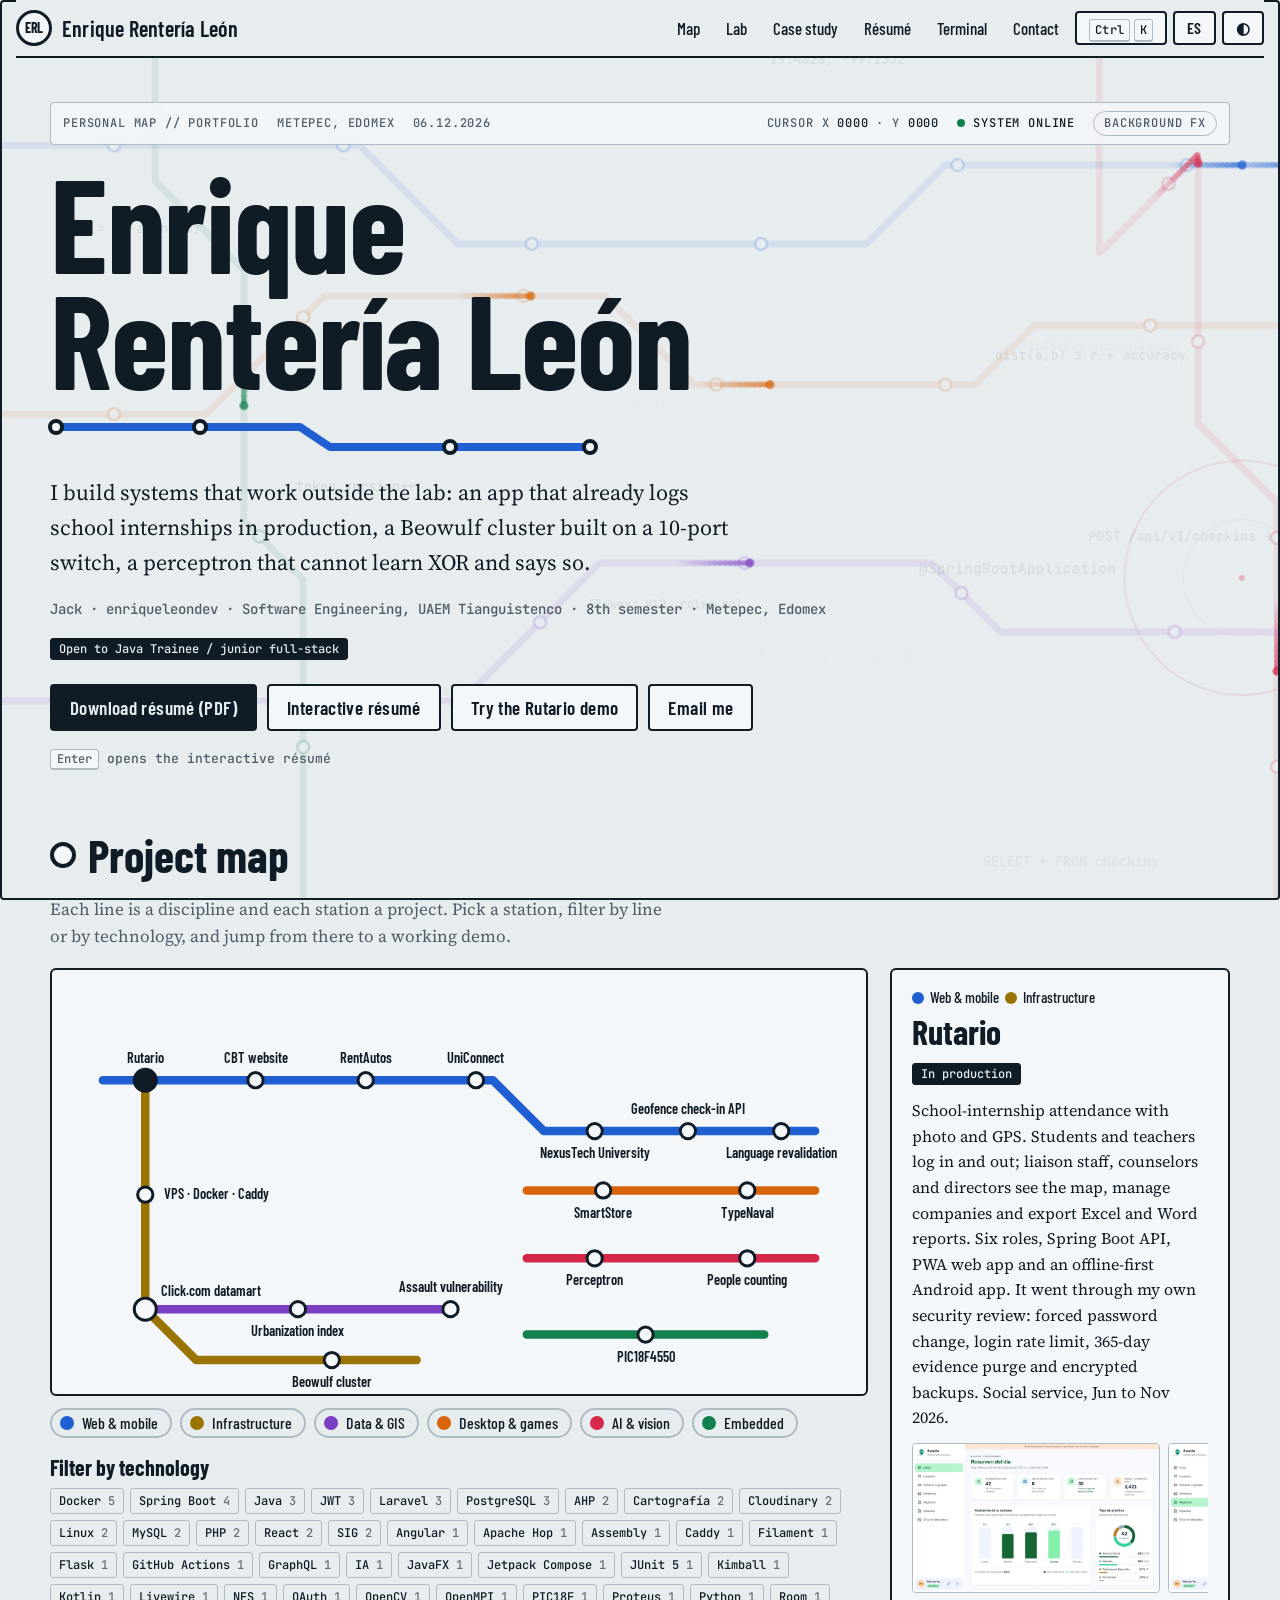
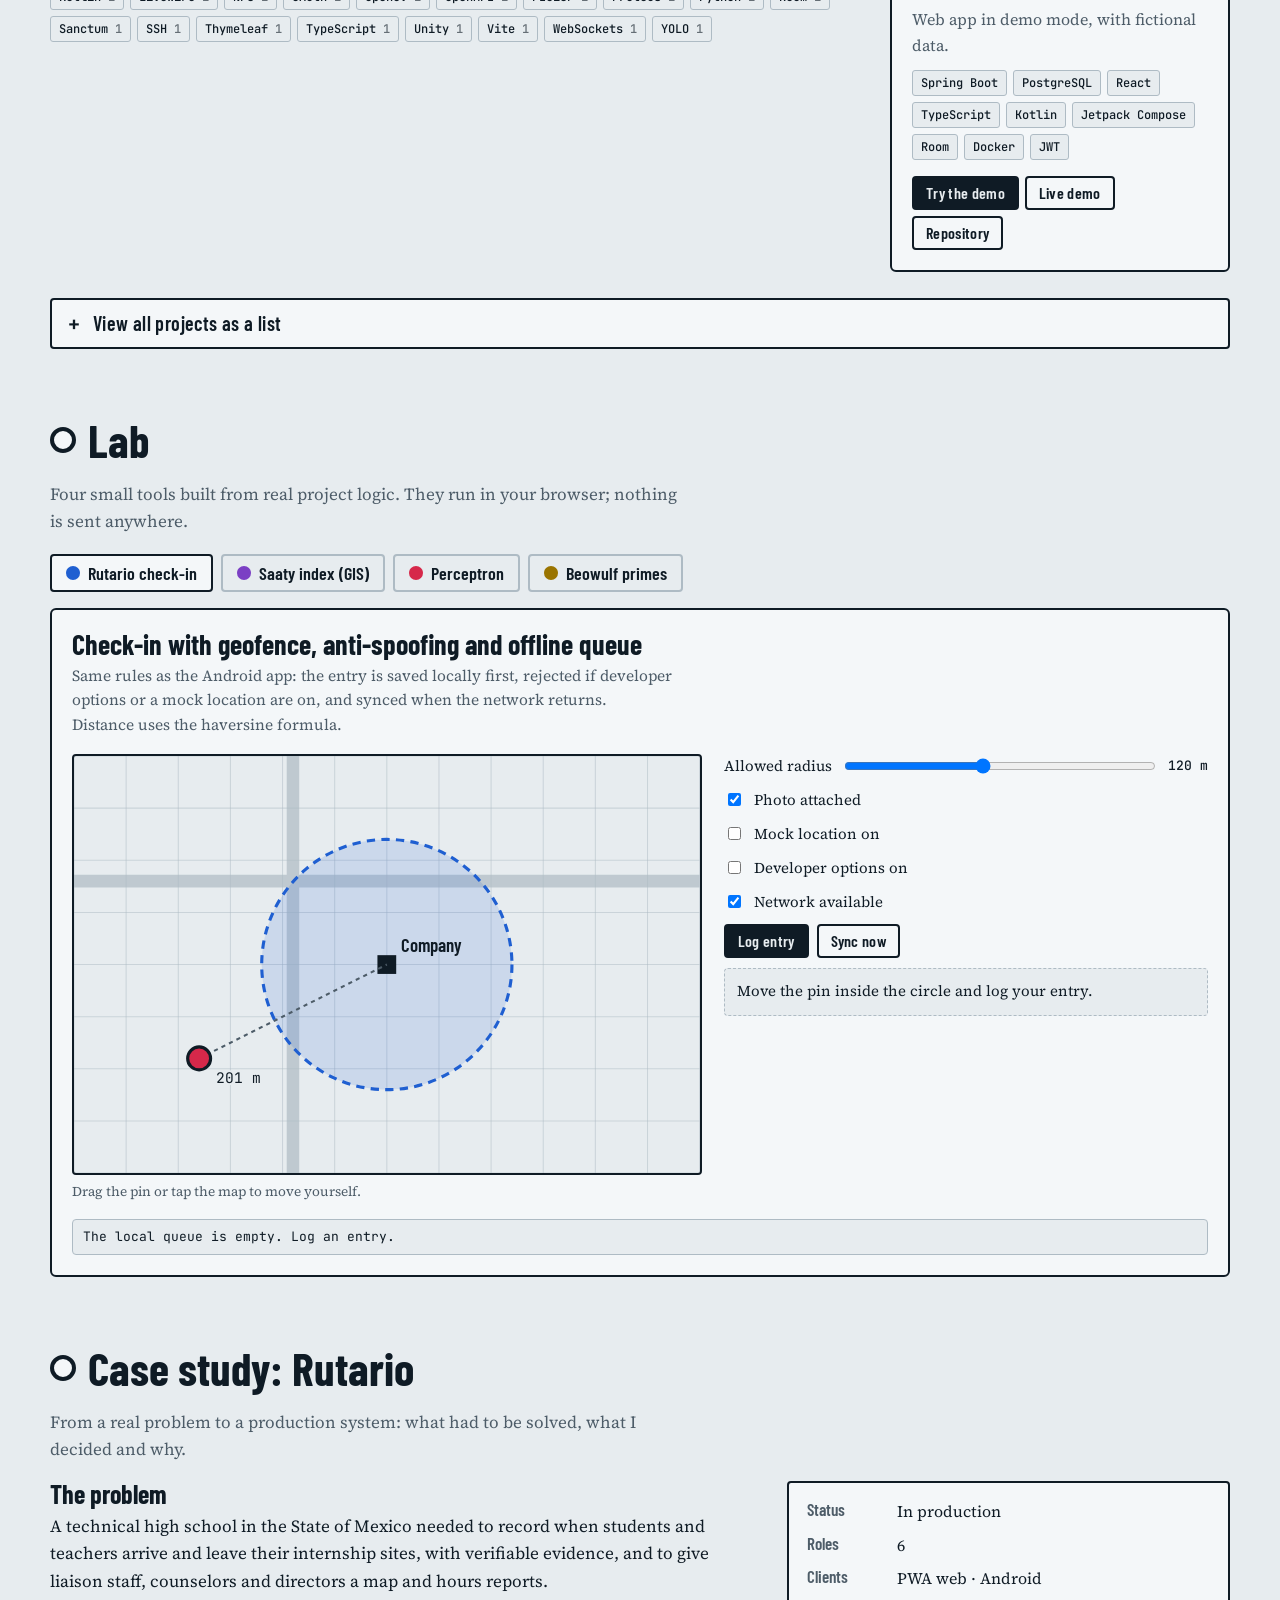
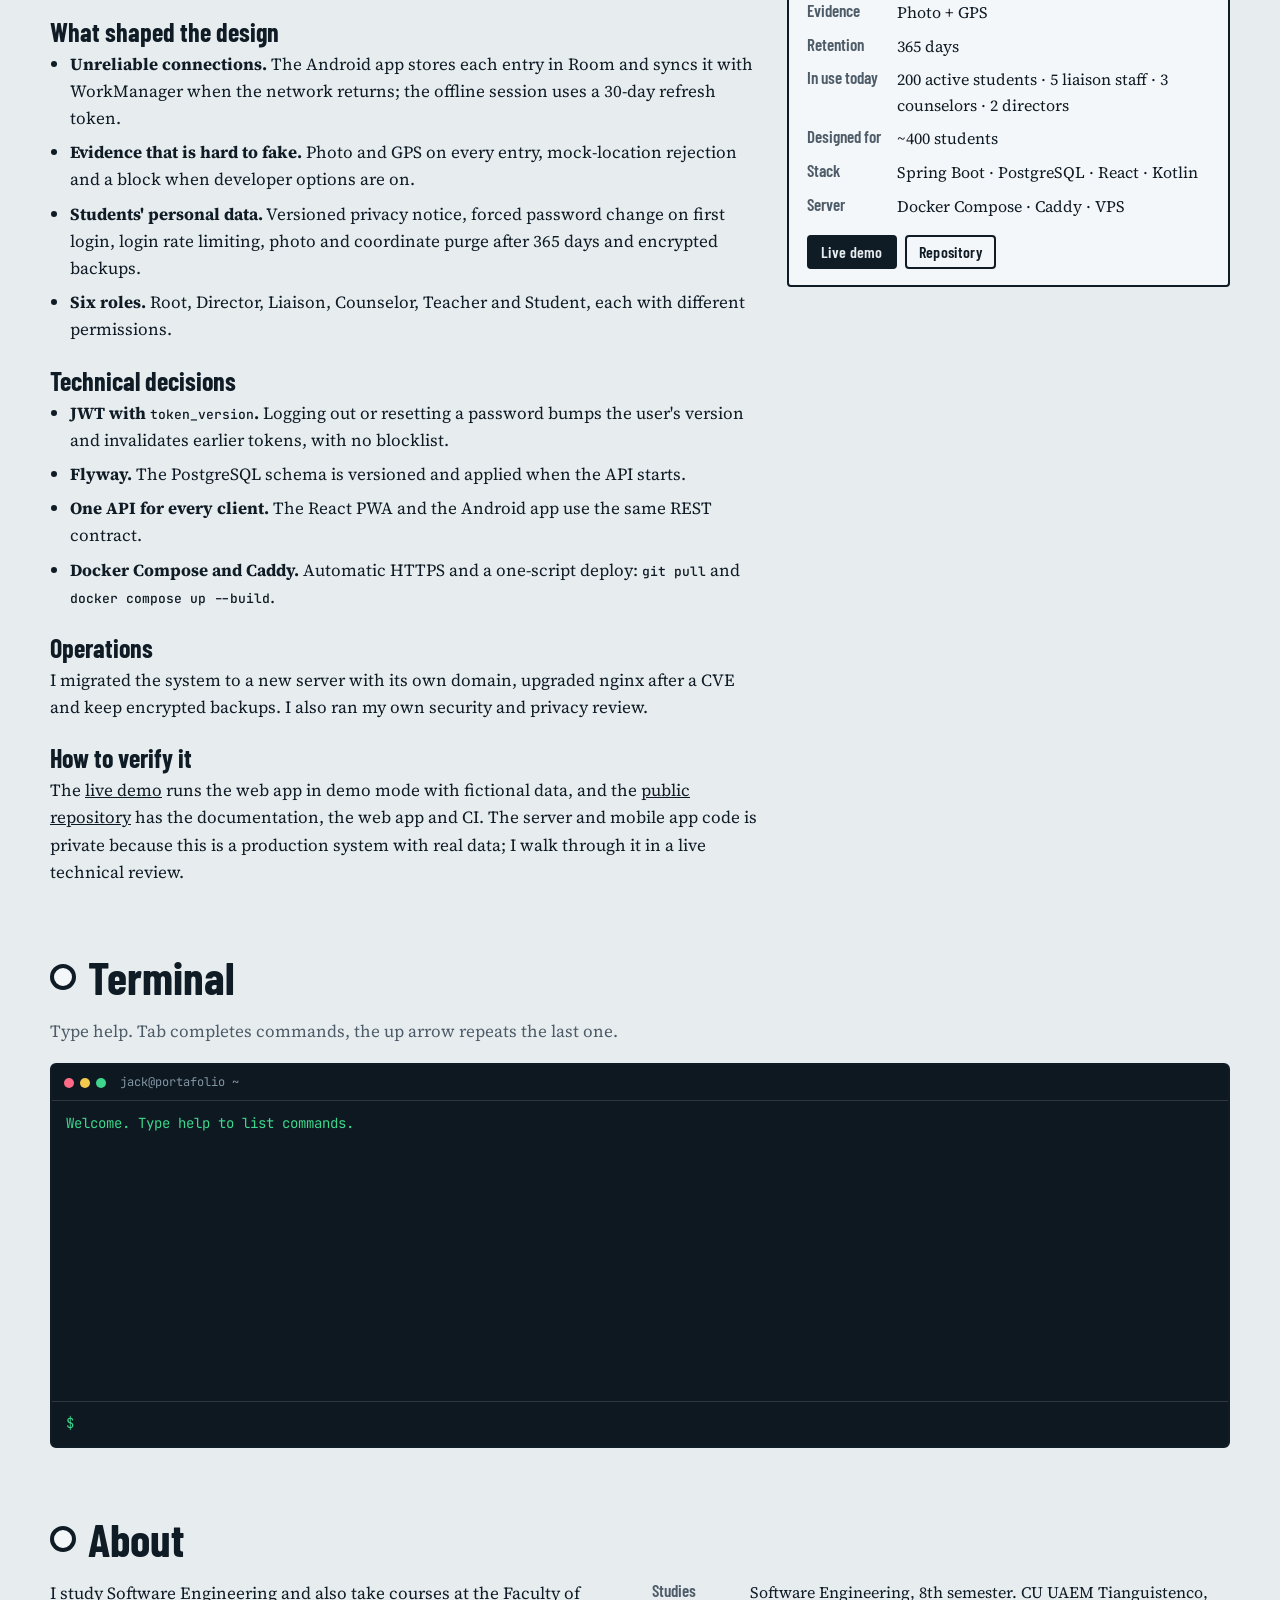
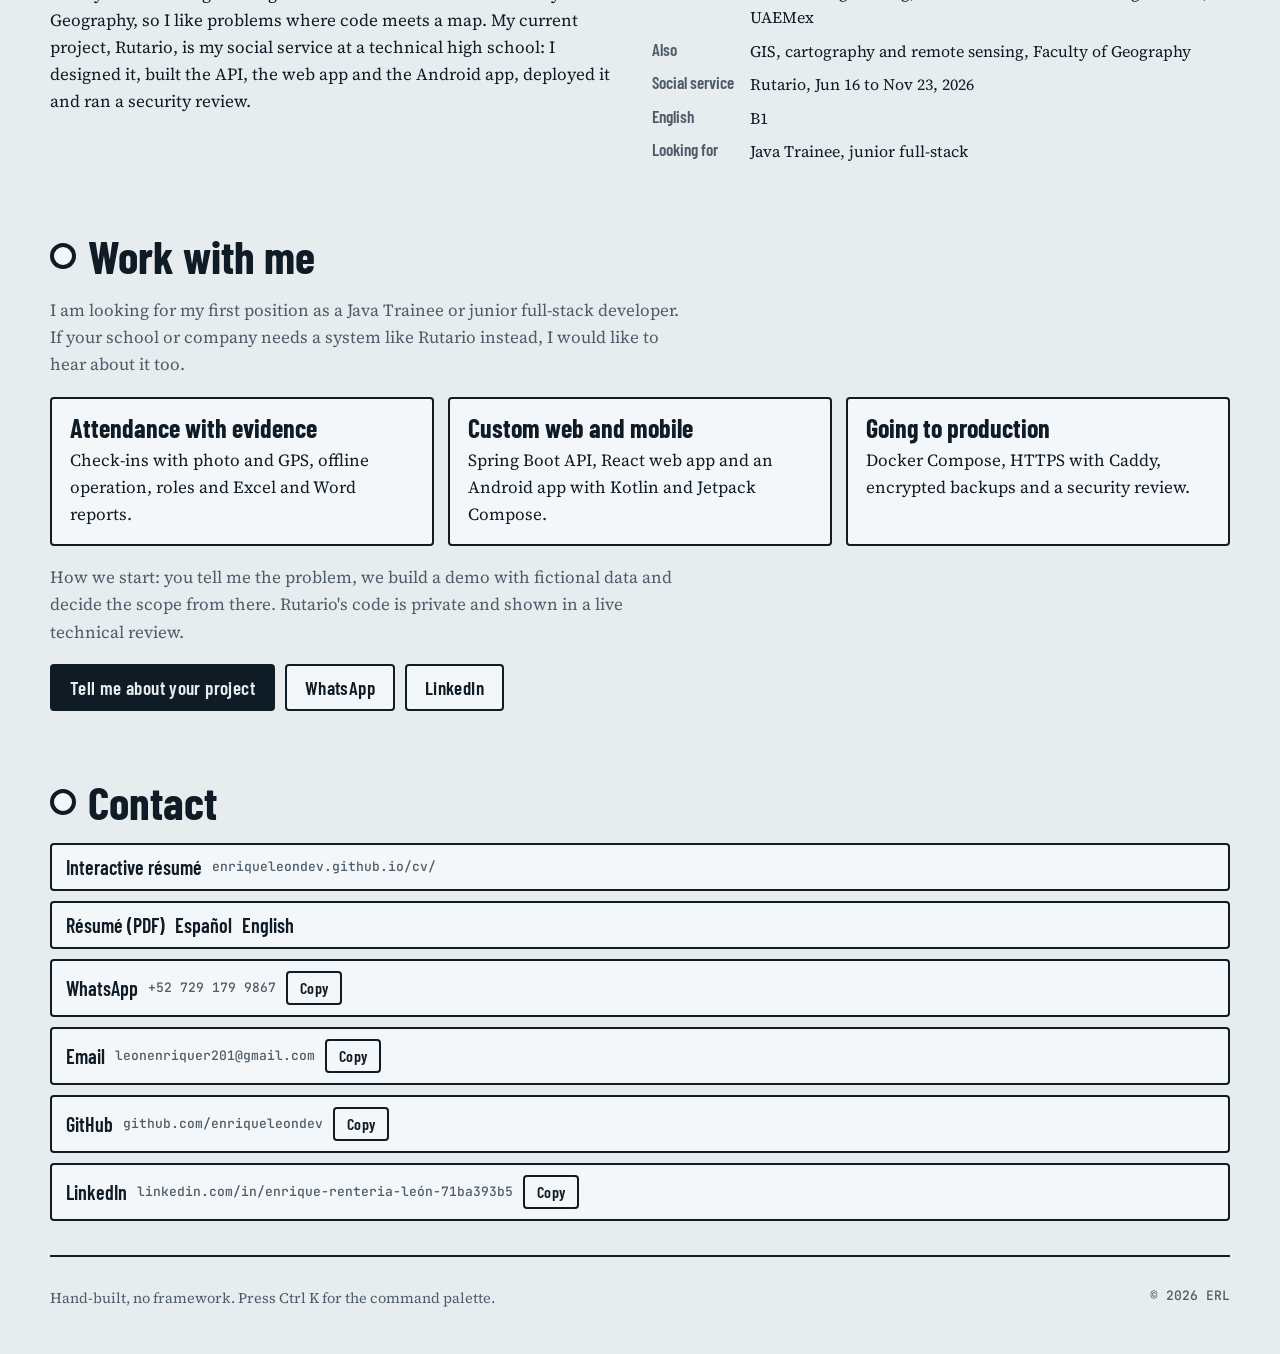
==== index.html @ 583a611a "Cifras reales de uso de Rutario en caso de estudio, CV interactivo y PDF Co-Authored-By: Claude Sonn" ====
<!doctype html>
<html lang="es">
<head>
<meta charset="utf-8">
<title>Enrique Rentería León – Ingeniero de Software</title>
<meta name="viewport" content="width=device-width,initial-scale=1,viewport-fit=cover">
<meta name="description" content="Ingeniero de Software | Java · Spring Boot · React · Android | Rutario en producción · Docker · PostgreSQL | UAEM">
<meta name="author" content="Enrique Rentería León">
<link rel="canonical" href="https://enriqueleondev.github.io/">
<meta property="og:type" content="website">
<meta property="og:site_name" content="Enrique Rentería León">
<meta property="og:url" content="https://enriqueleondev.github.io/">
<meta property="og:locale" content="es_MX">
<meta property="og:locale:alternate" content="en_US">
<meta property="og:title" content="Enrique Rentería León – Ingeniero de Software">
<meta property="og:description" content="Ingeniero de Software | Java · Spring Boot · React · Android | Rutario en producción · Docker · PostgreSQL | UAEM">
<meta property="og:image" content="https://enriqueleondev.github.io/og.png?v=2">
<meta property="og:image:width" content="1200">
<meta property="og:image:height" content="630">
<meta property="og:image:alt" content="Enrique Rentería León, Ingeniero de Software: Java, Spring Boot, React y Android">
<meta name="twitter:card" content="summary_large_image">
<script type="application/ld+json">{"@context":"https://schema.org","@type":"Person","name":"Enrique Rentería León","alternateName":"Jack","jobTitle":"Ingeniero de Software","url":"https://enriqueleondev.github.io/","email":"mailto:leonenriquer201@gmail.com","image":"https://enriqueleondev.github.io/og.png","sameAs":["https://github.com/enriqueleondev","https://www.linkedin.com/in/enrique-renteria-le%C3%B3n-71ba393b5"],"knowsAbout":["Java","Spring Boot","React","TypeScript","Kotlin","Jetpack Compose","PostgreSQL","Docker"]}</script>
<link rel="icon" href="data:image/svg+xml,%3Csvg xmlns=%27http://www.w3.org/2000/svg%27 viewBox=%270 0 32 32%27%3E%3Ccircle cx=%2716%27 cy=%2716%27 r=%2711%27 fill=%27%23F4F7F9%27 stroke=%27%230F1B25%27 stroke-width=%275%27/%3E%3C/svg%3E">
<link rel="preconnect" href="https://fonts.googleapis.com">
<link rel="preconnect" href="https://fonts.gstatic.com" crossorigin>
<link href="https://fonts.googleapis.com/css2?family=Barlow+Condensed:wght@500;600;700&family=JetBrains+Mono:wght@400;500&family=Source+Serif+4:ital,opsz,wght@0,8..60,400;0,8..60,600;1,8..60,400&display=swap" rel="stylesheet">
<style>
/* Concepto: el portafolio es un plano de líneas de metro. Cada disciplina es una línea, cada proyecto una estación.
   El mapa es la navegación; el laboratorio y la terminal prueban lo que el mapa dice. */
:root{
  color-scheme:light;
  --bg:#E7ECEF; --surface:#F4F7F9; --ink:#0F1B25; --muted:#4D5C68; --rule:#AEBBC4; --focus:#1F5FD1;
  --l-web:#1F5FD1; --l-desk:#D9650A; --l-emb:#12804D; --l-data:#7B3FC4; --l-ai:#D6284A; --l-infra:#9A7400;
  --term-bg:#0E1821; --term-fg:#D8E4EC; --term-dim:#8296A5; --term-ok:#3DD68C; --term-warn:#F2C94C;
  --display:'Barlow Condensed','Arial Narrow',Arial,sans-serif;
  --serif:'Source Serif 4',Georgia,'Times New Roman',serif;
  --mono:'JetBrains Mono',ui-monospace,Menlo,Consolas,monospace;
}
@media (prefers-color-scheme: dark){
  :root:not([data-theme="light"]){
    --bg:#0B131A; --surface:#121D27; --ink:#E4ECF1; --muted:#90A2B0; --rule:#2B3B49; --focus:#7FB0FF;
    --l-web:#5B9BFF; --l-desk:#FF9A3C; --l-emb:#3DD68C; --l-data:#B48CFF; --l-ai:#FF6B87; --l-infra:#F2C94C;
    --term-bg:#060B10; --term-fg:#D8E4EC; --term-dim:#7F93A2; --term-ok:#3DD68C; --term-warn:#F2C94C;
    color-scheme:dark;
  }
}
:root[data-theme="dark"]{
  --bg:#0B131A; --surface:#121D27; --ink:#E4ECF1; --muted:#90A2B0; --rule:#2B3B49; --focus:#7FB0FF;
  --l-web:#5B9BFF; --l-desk:#FF9A3C; --l-emb:#3DD68C; --l-data:#B48CFF; --l-ai:#FF6B87; --l-infra:#F2C94C;
  --term-bg:#060B10; --term-fg:#D8E4EC; --term-dim:#7F93A2; --term-ok:#3DD68C; --term-warn:#F2C94C;
  color-scheme:dark;
}
*{box-sizing:border-box}
html{scroll-behavior:smooth}
@media (prefers-reduced-motion:reduce){html{scroll-behavior:auto}*{transition:none!important;animation:none!important}}
body{
  margin:0;background:var(--bg);color:var(--ink);font:17px/1.6 var(--serif);
  padding-left:max(16px,env(safe-area-inset-left,0px));padding-right:max(16px,env(safe-area-inset-right,0px));padding-block:0;
}
body::before{content:"";position:fixed;inset:0 0 auto;height:env(safe-area-inset-top,0px);background:var(--bg);z-index:10}
.wrap{max-width:1180px;margin:0 auto}
a{color:inherit}
:focus-visible{outline:3px solid var(--focus);outline-offset:2px}
button,input,select{font:inherit;color:inherit}
h1,h2,h3{font-family:var(--display);line-height:1;margin:0;text-wrap:balance}
p{margin:0}

/* barra superior */
.top{position:sticky;top:env(safe-area-inset-top,0px);z-index:9;background:var(--bg);border-bottom:2px solid var(--ink);
  display:flex;align-items:center;justify-content:space-between;gap:12px;padding:10px 0;flex-wrap:wrap}
.brand{display:flex;align-items:center;gap:10px;font:600 22px/1 var(--display);letter-spacing:.01em;text-decoration:none}
.roundel{width:36px;height:36px;flex:none;border-radius:50%;border:3px solid var(--ink);display:grid;place-items:center;font:700 14px/1 var(--display);letter-spacing:-.02em;background:var(--surface)}
.nav{display:flex;gap:6px;align-items:center;flex-wrap:wrap}
.nav a.lnk{font:500 17px/1 var(--display);text-decoration:none;padding:8px 10px;border-radius:4px}
.nav a.lnk:hover{background:var(--surface)}
.btn{border:2px solid var(--ink);background:var(--surface);padding:7px 12px;border-radius:4px;cursor:pointer;font:600 16px/1 var(--display);letter-spacing:.02em}
.btn:hover{background:var(--ink);color:var(--bg)}
.btn.primary{background:var(--ink);color:var(--bg)}
.btn.primary:hover{background:var(--focus);border-color:var(--focus);color:#fff}
.btn:disabled{opacity:.45;cursor:not-allowed}
kbd{font:500 12px/1 var(--mono);border:1px solid var(--rule);border-bottom-width:2px;border-radius:3px;padding:2px 5px;background:var(--surface)}

/* hero */
.hero{padding-block:44px 28px;display:grid;gap:18px}
.hero h1{font-weight:700;font-size:clamp(52px,10.5vw,132px);letter-spacing:-.01em;line-height:.88}
.hero .lede{max-width:62ch;font-size:clamp(18px,2.2vw,22px)}
.hero .meta{font:500 14px/1.5 var(--mono);color:var(--muted)}
.tags{display:flex;flex-wrap:wrap;gap:8px}

/* secciones */
section{padding-block:34px}
.sec-h{display:flex;align-items:center;gap:12px;margin-bottom:18px}
.sec-h h2{font-size:clamp(30px,4.4vw,46px);font-weight:700}
.sec-h::before{content:"";width:18px;height:18px;border-radius:50%;border:4px solid var(--ink);background:var(--surface);flex:none}
.sub{color:var(--muted);max-width:70ch;margin-bottom:18px}

/* atlas */
.atlas{display:grid;grid-template-columns:minmax(0,1fr) 340px;gap:22px;align-items:start}
.mapbox{border:2px solid var(--ink);background:var(--surface);border-radius:6px;overflow-x:auto}
#map{display:block;width:100%;min-width:760px;height:auto}
#map .ln{fill:none;stroke-width:10;stroke-linecap:round;stroke-linejoin:round;transition:opacity .2s}
#map .st{cursor:pointer;transition:opacity .2s}
#map .st circle{fill:var(--surface);stroke:var(--ink);stroke-width:3.5}
#map .st.sel circle{fill:var(--ink)}
#map .st text{font:600 17px var(--display);fill:var(--ink);paint-order:stroke;stroke:var(--surface);stroke-width:5px;stroke-linejoin:round}
#map .st:hover circle{stroke-width:5}
#map .dim{opacity:.2}
.legend{display:flex;flex-wrap:wrap;gap:8px;margin-top:12px}
.lg{display:inline-flex;align-items:center;gap:8px;border:2px solid var(--rule);background:transparent;border-radius:999px;padding:5px 12px 5px 8px;cursor:pointer;font:500 16px/1 var(--display)}
.lg i{width:14px;height:14px;border-radius:50%;display:inline-block}
.lg[aria-pressed="true"]{border-color:var(--ink);background:var(--surface)}
.panel{border:2px solid var(--ink);background:var(--surface);border-radius:6px;padding:20px;position:sticky;top:calc(env(safe-area-inset-top,0px) + 70px);min-width:0}
.panel h3{font-size:34px;font-weight:700;margin-bottom:10px}
.panel p{font-size:16px;margin:12px 0}
.badge{display:inline-block;font:500 12px/1 var(--mono);padding:4px 8px;border:1px solid var(--ink);border-radius:3px}
.badge.prod{background:var(--ink);color:var(--bg)}
.row{display:flex;flex-wrap:wrap;gap:6px;align-items:center}
.chip{font:500 12px/1 var(--mono);border:1px solid var(--rule);background:var(--bg);color:var(--ink);padding:6px 8px;border-radius:3px;cursor:pointer}
.chip:hover{border-color:var(--ink)}
.chip[aria-pressed="true"]{background:var(--ink);color:var(--bg);border-color:var(--ink)}
.linechip{display:inline-flex;gap:6px;align-items:center;font:500 15px/1 var(--display)}
.linechip i{width:12px;height:12px;border-radius:50%}
.shots{display:flex;gap:8px;overflow-x:auto;margin:12px 0;padding-bottom:6px}
.shots img{height:150px;width:auto;flex:none;border:1px solid var(--rule);border-radius:4px;background:var(--bg)}
.skills{margin-top:18px}
.skills h3{font-size:22px;margin-bottom:10px}

/* laboratorio */
.tabs{display:flex;gap:8px;flex-wrap:wrap;margin-bottom:16px}
.tab{display:inline-flex;gap:8px;align-items:center;border:2px solid var(--rule);background:transparent;padding:8px 14px;border-radius:4px;cursor:pointer;font:600 18px/1 var(--display)}
.tab i{width:14px;height:14px;border-radius:50%}
.tab[aria-selected="true"]{border-color:var(--ink);background:var(--surface)}
.lab{border:2px solid var(--ink);background:var(--surface);border-radius:6px;padding:20px}
.lab-grid{display:grid;grid-template-columns:minmax(0,1.3fr) minmax(0,1fr);gap:22px}
.lab h3{font-size:28px;margin-bottom:6px}
.lab .what{color:var(--muted);font-size:15.5px;margin-bottom:16px;max-width:75ch}
.ctl{display:grid;gap:10px;align-content:start;min-width:0}
.ctl label{display:flex;gap:10px;align-items:center;justify-content:space-between;font-size:15px}
.ctl label.chk{justify-content:flex-start}
.ctl input[type=range]{flex:1;min-width:80px}
.ctl select,.ctl input[type=number]{border:2px solid var(--ink);background:var(--bg);border-radius:4px;padding:5px 8px;min-width:0}
.ctl input[type=number]{width:76px}
.btns{display:flex;flex-wrap:wrap;gap:8px}
output,.mono{font:500 13px var(--mono)}
.msg{font-size:15px;min-height:3.2em;padding:10px 12px;border:1px dashed var(--rule);border-radius:4px;background:var(--bg)}
.msg.ok{border-color:var(--l-emb)}
.msg.bad{border-color:var(--l-ai)}
#plano{width:100%;height:auto;border:2px solid var(--ink);border-radius:4px;touch-action:none;cursor:crosshair;background:var(--bg);display:block}
.hint{font-size:13.5px;color:var(--muted);margin-top:6px}
.queue{list-style:none;margin:16px 0 0;padding:0;display:grid;gap:6px}
.queue li{display:flex;gap:10px;flex-wrap:wrap;align-items:baseline;border:1px solid var(--rule);border-radius:4px;padding:8px 10px;background:var(--bg);font:400 13px/1.4 var(--mono)}
.st-pill{font-weight:500;padding:2px 6px;border-radius:3px;border:1px solid currentColor}
.st-pending{color:var(--l-infra)} .st-synced{color:var(--l-emb)} .st-rejected{color:var(--l-ai)}
.tblwrap{overflow-x:auto;border:1px solid var(--rule);border-radius:4px;background:var(--bg)}
table{border-collapse:collapse;width:100%;font:400 13px var(--mono)}
th,td{padding:6px 10px;text-align:right;border-bottom:1px solid var(--rule);white-space:nowrap}
th{font-weight:500;color:var(--muted)}
.bar{display:grid;grid-template-columns:96px 1fr 70px;gap:10px;align-items:center;font:400 13px var(--mono);margin:5px 0}
.bar b{display:block;height:14px;border-radius:2px;background:var(--l-data);min-width:2px}
.bar .tr{background:var(--bg);border:1px solid var(--rule);border-radius:2px;height:16px;overflow:hidden}
.pairs{display:grid;grid-template-columns:repeat(auto-fit,minmax(210px,1fr));gap:8px;margin:10px 0}
.pairs label{flex-direction:column;align-items:stretch;gap:4px}
canvas{max-width:100%;border:2px solid var(--ink);border-radius:4px;background:var(--bg);display:block}
.crit{display:grid;grid-template-columns:repeat(auto-fit,minmax(130px,1fr));gap:8px}
.crit input{border:2px solid var(--ink);background:var(--bg);border-radius:4px;padding:5px 8px;width:100%;min-width:0}

/* terminal */
.term{background:var(--term-bg);color:var(--term-fg);border-radius:6px;border:2px solid var(--ink);font:400 14px/1.55 var(--mono);overflow:hidden}
.term-bar{display:flex;gap:6px;padding:8px 12px;border-bottom:1px solid #ffffff22;color:var(--term-dim);font-size:12px;align-items:center}
.term-bar i{width:10px;height:10px;border-radius:50%;display:inline-block}
#out{height:300px;overflow:auto;padding:12px 14px;white-space:pre-wrap;overflow-wrap:anywhere}
#out .c{color:var(--term-ok)} #out .d{color:var(--term-dim)} #out .w{color:var(--term-warn)}
.prompt{display:flex;gap:8px;padding:10px 14px;border-top:1px solid #ffffff22;align-items:center}
.prompt span{color:var(--term-ok)}
#cmd{flex:1;background:transparent;border:0;color:var(--term-fg);font:inherit;outline:none;min-width:0}

/* sobre mí / contacto */
.cols{display:grid;grid-template-columns:repeat(auto-fit,minmax(280px,1fr));gap:24px}
dl{margin:0;display:grid;grid-template-columns:auto 1fr;gap:8px 16px;font-size:16px}
dt{font:600 17px var(--display);color:var(--muted)}
dd{margin:0}
.links{display:grid;gap:10px}
.linkrow{display:flex;gap:10px;align-items:center;flex-wrap:wrap;border:2px solid var(--ink);border-radius:4px;padding:10px 14px;background:var(--surface)}
.linkrow a{font:600 20px var(--display);text-decoration:none}
.linkrow .mono{color:var(--muted);overflow-wrap:anywhere;min-width:0}
footer{padding-block:30px 44px;border-top:2px solid var(--ink);color:var(--muted);font-size:14.5px;display:flex;justify-content:space-between;gap:12px;flex-wrap:wrap}

/* paleta */
#pal{position:fixed;inset:0;background:#0009;z-index:50;display:grid;place-items:start center;padding:12vh 16px 16px}
#pal[hidden]{display:none}
.pal-box{width:min(620px,100%);background:var(--surface);border:2px solid var(--ink);border-radius:6px;overflow:hidden}
#pq{width:100%;border:0;border-bottom:2px solid var(--ink);padding:14px 16px;background:var(--surface);font:500 18px var(--serif);outline:none}
#pl{list-style:none;margin:0;padding:6px;max-height:50vh;overflow:auto}
#pl li{padding:9px 12px;border-radius:4px;cursor:pointer;display:flex;justify-content:space-between;gap:10px;font-size:16px}
#pl li small{font:400 12px var(--mono);color:var(--muted)}
#pl li[aria-selected="true"]{background:var(--ink);color:var(--bg)}
#pl li[aria-selected="true"] small{color:var(--bg)}

@media (max-width:980px){
  .atlas{grid-template-columns:minmax(0,1fr)}
  .panel{position:static}
  .lab-grid{grid-template-columns:minmax(0,1fr)}
}
@media (max-width:520px){
  .nav a.lnk{display:none}
  .bar{grid-template-columns:70px 1fr 56px}
}
[hidden]{display:none!important}
img{max-width:100%}

/* acciones del inicio */
.cta{display:flex;flex-wrap:wrap;gap:10px;margin-top:6px}
.cta .btn{display:inline-block;text-decoration:none;padding:12px 18px;font-size:19px}
/* lista de proyectos: versión de texto, también para lectores sin JavaScript */
.plist{margin-top:26px;border:2px solid var(--ink);border-radius:4px;background:var(--surface)}
.plist>summary{cursor:pointer;padding:12px 16px;font:600 20px/1.1 var(--display);letter-spacing:.02em;list-style:none}
.plist>summary::-webkit-details-marker{display:none}
.plist>summary::before{content:"+ ";font-family:var(--mono)}
.plist[open]>summary::before{content:"– "}
.pgrid{display:grid;grid-template-columns:repeat(auto-fit,minmax(300px,1fr));border-top:2px solid var(--ink)}
.pitem{padding:16px 18px;border-bottom:1px solid var(--rule);display:grid;gap:6px;align-content:start}
.pitem h3{font-size:26px}
.pitem p{font-size:15.5px}
.pitem .pst{font:500 12px/1 var(--mono);color:var(--muted)}
.pitem .pk{font:400 13px/1.5 var(--mono);color:var(--muted)}
.pitem .plk a{font:600 16px var(--display)}
/* caso de estudio y empresas */
.case{display:grid;grid-template-columns:minmax(0,1.6fr) minmax(260px,1fr);gap:28px;align-items:start}
@media (max-width:820px){.case{grid-template-columns:1fr}}
.case h3{font-size:26px;margin:24px 0 6px}
.case h3:first-child{margin-top:0}
.case ul{margin:6px 0 0;padding-left:20px}
.case li{margin:0 0 7px}
.facts{border:2px solid var(--ink);border-radius:4px;background:var(--surface);padding:16px 18px}
.facts .btns{display:flex;flex-wrap:wrap;gap:8px;margin-top:16px}
.facts .btns a{text-decoration:none}
.svc{display:grid;grid-template-columns:repeat(auto-fit,minmax(260px,1fr));gap:14px;margin:6px 0 18px}
.svc>div{border:2px solid var(--ink);border-radius:4px;background:var(--surface);padding:16px 18px}
.svc h3{font-size:26px;margin-bottom:6px}
.linkrow .lbl{font:600 20px var(--display)}
</style>
<link rel="stylesheet" href="fx.css">

</head>
<body>
<header class="top">
  <a class="brand" href="#top" aria-label="Inicio"><span class="roundel">ERL</span><span>Enrique Rentería León</span></a>
  <nav class="nav" aria-label="Principal">
    <a class="lnk" href="#mapa" data-en="Map">Mapa</a>
    <a class="lnk" href="#lab" data-en="Lab">Laboratorio</a>
    <a class="lnk" href="#caso" data-en="Case study">Caso de estudio</a>
    <a class="lnk" href="cv/" data-en="Résumé">CV</a>
    <a class="lnk" href="#terminal">Terminal</a>
    <a class="lnk" href="#contacto" data-en="Contact">Contacto</a>
    <button class="btn" id="btnPal" aria-label="Paleta de comandos"><kbd>Ctrl</kbd> <kbd>K</kbd></button>
    <button class="btn" id="btnLang" aria-label="Idioma">EN</button>
    <button class="btn" id="btnTheme" aria-label="Tema" data-en-label="Theme" data-es-label="Tema">◐</button>
  </nav>
</header>

<main class="wrap" id="top">
  <div class="hero">
    <div class="hud" role="group" aria-label="Estado del sistema">
      <span data-en="Personal map // Portfolio">Plano personal // Portafolio</span>
      <span class="loc">Metepec, Edomex</span>
      <span data-hud-date></span>
      <span class="sp"></span>
      <span class="xy">Cursor X <b data-hud-x>0000</b> · Y <b data-hud-y>0000</b></span>
      <span class="on" data-en="System online">Sistema en línea</span>
      <button type="button" data-hud-bg aria-pressed="true" title="Fondo animado" data-en="Background FX">Fondo</button>
    </div>
    <h1>Enrique<br>Rentería León</h1>
    <svg class="drawline" viewBox="0 0 560 44" aria-hidden="true"><path d="M6 14 H250 L280 34 H540"/><circle cx="6" cy="14" r="6"/><circle cx="150" cy="14" r="6"/><circle cx="400" cy="34" r="6"/><circle cx="540" cy="34" r="6"/></svg>
    <p class="lede" data-en="I build systems that work outside the lab: an app that already logs school internships in production, a Beowulf cluster built on a 10-port switch, a perceptron that cannot learn XOR and says so.">Construyo sistemas que funcionan fuera del laboratorio: una app que ya registra prácticas escolares en producción, un cluster Beowulf armado con un switch de 10 puertos y un perceptrón que no aprende XOR y lo demuestra.</p>
    <p class="meta" data-en="Jack · enriqueleondev · Software Engineering, UAEM Tianguistenco · 8th semester · Metepec, Edomex">Jack · enriqueleondev · Ingeniería en Software, UAEM Tianguistenco · 8.º semestre · Metepec, Edomex</p>
    <div class="tags"><span class="badge prod" data-en="Open to Java Trainee / junior full-stack">Disponible: Java Trainee / full-stack junior</span></div>
    <div class="cta">
      <a class="btn primary" id="cvLink" href="cv/Enrique-Renteria-Leon-CV-ES.pdf" download data-cv-es="cv/Enrique-Renteria-Leon-CV-ES.pdf" data-cv-en="cv/Enrique-Renteria-Leon-CV-EN.pdf" data-en="Download résumé (PDF)">Descargar CV (PDF)</a>
      <a class="btn" href="cv/" data-en="Interactive résumé">CV interactivo</a>
      <a class="btn" href="https://enriqueleondev.github.io/rutario/" target="_blank" rel="noopener" data-en="Try the Rutario demo">Probar la demo de Rutario</a>
      <a class="btn" href="mailto:leonenriquer201@gmail.com" data-en="Email me">Escríbeme</a>
    </div>
    <a class="enter" href="cv/"><kbd>Enter</kbd><span data-en="opens the interactive résumé">abre el CV interactivo</span></a>
  </div>

  <section id="mapa" aria-labelledby="h-mapa">
    <div class="sec-h"><h2 id="h-mapa" data-en="Project map">Mapa de proyectos</h2></div>
    <p class="sub" data-en="Each line is a discipline and each station a project. Pick a station, filter by line or by technology, and jump from there to a working demo.">Cada línea es una disciplina y cada estación un proyecto. Elige una estación, filtra por línea o por tecnología y salta de ahí a una demo que funciona.</p>
    <div class="atlas">
      <div>
        <div class="mapbox"><svg id="map" viewBox="0 0 960 500" role="group" aria-label="Mapa de líneas y estaciones"></svg></div>
        <div class="legend" id="legend"></div>
        <div class="skills"><h3 data-en="Filter by technology">Filtra por tecnología</h3><div class="row" id="skills"></div></div>
      </div>
      <aside class="panel" id="panel" aria-live="polite"></aside>
    </div>
    <details class="plist" id="lista">
      <summary data-en="View all projects as a list">Ver todos los proyectos como lista</summary>
      <div class="pgrid">
      <article class="pitem" id="p-rutario">
        <h3 data-en="Rutario">Rutario</h3>
        <p class="pst" data-en="In production">En producción</p>
        <p data-en="School-internship attendance with photo and GPS. Students and teachers log in and out; liaison staff, counselors and directors see the map, manage companies and export Excel and Word reports. Six roles, Spring Boot API, PWA web app and an offline-first Android app. It went through my own security review: forced password change, login rate limit, 365-day evidence purge and encrypted backups. Social service, Jun to Nov 2026.">Control de prácticas escolares con foto y GPS. Alumnos y docentes registran entrada y salida; vinculadores, orientadores y directivos ven el mapa, administran empresas y sacan reportes en Excel y Word. Seis roles, API Spring Boot, webapp PWA y app Android offline-first. Tuvo una revisión de seguridad propia: cambio obligatorio de contraseña, límite de intentos, purga de evidencia a 365 días y respaldos cifrados. Servicio social, jun a nov 2026.</p>
        <p class="pk">Spring Boot · PostgreSQL · React · TypeScript · Kotlin · Jetpack Compose · Room · Docker · JWT</p>
        <p class="plk"><a href="https://enriqueleondev.github.io/rutario/" target="_blank" rel="noopener" data-en="Live demo">Demo en vivo</a> · <a href="https://github.com/enriqueleondev/rutario" target="_blank" rel="noopener" data-en="Repository">Repositorio</a></p>
      </article>
      <article class="pitem" id="p-cbt">
        <h3 data-en="CBT website">Sitio web CBT</h3>
        <p class="pst" data-en="In production">En producción</p>
        <p data-en="Institutional website for the school, Laravel 12 with a Filament 4 admin panel, deployed with Docker on a VPS. Includes a complaints and suggestions box, legal notices and accessibility fixes.">Sitio institucional del plantel con Laravel 12 y panel Filament 4, desplegado con Docker en VPS propio. Incluye buzón de quejas y sugerencias, avisos legales y mejoras de accesibilidad.</p>
        <p class="pk">Laravel · Filament · PHP · Docker</p>
      </article>
      <article class="pitem" id="p-rentautos">
        <h3 data-en="RentAutos">RentAutos</h3>
        <p class="pst" data-en="Course project">Proyecto académico</p>
        <p data-en="Car rental app: React and Vite front end, Laravel back end with Sanctum, Google login, multi-photo vehicle upload with Dropzone and a pre-booking payment flow.">App de renta de autos: frontend React con Vite, backend Laravel con Sanctum, login con Google, carga de varias fotos por vehículo con Dropzone y flujo de prereserva con pago.</p>
        <p class="pk">React · Vite · Laravel · Sanctum · OAuth</p>
      </article>
      <article class="pitem" id="p-uniconnect">
        <h3 data-en="UniConnect">UniConnect</h3>
        <p class="pst" data-en="Course project">Proyecto académico</p>
        <p data-en="LinkedIn-style social platform in Java and Spring: JWT auth, real-time messages over WebSockets, images on Cloudinary and email through SendGrid.">Red social estilo LinkedIn con Java y Spring: autenticación JWT, mensajes en tiempo real por WebSockets, imágenes en Cloudinary y correos con SendGrid.</p>
        <p class="pk">Java · Spring Boot · JWT · WebSockets · Cloudinary</p>
      </article>
      <article class="pitem" id="p-nexus">
        <h3 data-en="NexusTech University">NexusTech University</h3>
        <p class="pst" data-en="Course project">Proyecto académico</p>
        <p data-en="Course specialization platform with Spring Boot and Angular. I integrated Cloudinary for images, video upload and Thymeleaf email templates.">Plataforma de especialización en cursos con Spring Boot y Angular. Integré Cloudinary para imágenes, subida de video y correos con plantillas Thymeleaf.</p>
        <p class="pk">Spring Boot · Angular · JWT · Cloudinary · Thymeleaf</p>
      </article>
      <article class="pitem" id="p-geofence">
        <h3 data-en="Geofence check-in API">API de check-in con geocerca</h3>
        <p class="pst" data-en="Open source">Código abierto</p>
        <p data-en="Original Spring Boot service that decides whether a phone check-in can be trusted: haversine geofence, GPS accuracy, mock location and the age of an offline-queued record. Idempotent API so an offline queue can retry without duplicates. Framework-free domain, unit and API tests, CI and Docker.">Servicio original en Spring Boot que decide si un registro de asistencia desde el celular es confiable: geocerca con haversine, precisión del GPS, ubicación simulada y antigüedad del registro offline. API idempotente para que una cola offline reintente sin duplicar. Dominio sin framework, pruebas unitarias y de API, CI y Docker.</p>
        <p class="pk">Java · Spring Boot · JUnit 5 · GitHub Actions · Docker</p>
        <p class="plk"><a href="https://github.com/enriqueleondev/geofence-checkin-service" target="_blank" rel="noopener" data-en="Repository">Repositorio</a></p>
      </article>
      <article class="pitem" id="p-reval">
        <h3 data-en="Language revalidation">Revalidación de lenguas</h3>
        <p class="pst" data-en="In development">En desarrollo</p>
        <p data-en="System to digitize language revalidation at the university: Laravel 12, Livewire, roles, role-based inboxes, official-letter folios and PDF rulings. Integrates with institutional login and student-lookup services. In development.">Sistema para digitalizar la revalidación de lenguas en la universidad: Laravel 12, Livewire, roles, bandejas por rol, folios de oficios y dictámenes en PDF. Se integra con servicios institucionales de login y consulta de alumnos. En desarrollo.</p>
        <p class="pk">Laravel · Livewire · MySQL · GraphQL · PHP</p>
      </article>
      <article class="pitem" id="p-vps">
        <h3 data-en="VPS · Docker · Caddy">VPS · Docker · Caddy</h3>
        <p class="pst" data-en="In production">En producción</p>
        <p data-en="Rutario and the school website deployed on a VPS with Docker Compose and automatic HTTPS through Caddy. I migrated between servers with a new domain, backups and an nginx upgrade after a CVE.">Despliegue de Rutario y del sitio del plantel en un VPS con Docker Compose y HTTPS automático con Caddy. Migré de un servidor a otro con dominio nuevo, respaldos y actualización de nginx por un CVE.</p>
        <p class="pk">Docker · Linux · Caddy · PostgreSQL</p>
      </article>
      <article class="pitem" id="p-click">
        <h3 data-en="Click.com datamart">Click.com datamart</h3>
        <p class="pst" data-en="Course project">Proyecto académico</p>
        <p data-en="Kimball star-schema datamart for a fictional e-commerce company. PostgreSQL and Apache Hop Web on Docker over Fedora, with DDL, metadata and ETL pipeline documentation.">Datamart en esquema estrella (Kimball) para un e-commerce ficticio. PostgreSQL y Apache Hop Web en Docker sobre Fedora; incluye DDL, metadatos y documentación de pipelines ETL.</p>
        <p class="pk">PostgreSQL · Docker · Apache Hop · Kimball</p>
      </article>
      <article class="pitem" id="p-saaty">
        <h3 data-en="Urbanization index">Índice de urbanización</h3>
        <p class="pst" data-en="Course project">Proyecto académico</p>
        <p data-en="Urbanization index with the Saaty method for Metepec, San Mateo Atenco, Chapultepec and Mexicaltzingo. Pairwise-comparison weights and a weighted overlay in GIS.">Índice de urbanización por método de Saaty para Metepec, San Mateo Atenco, Chapultepec y Mexicaltzingo. Pesos por comparación de pares y superposición ponderada en SIG.</p>
        <p class="pk">SIG · AHP · Cartografía</p>
      </article>
      <article class="pitem" id="p-iva">
        <h3 data-en="Assault vulnerability">Vulnerabilidad ante asaltos</h3>
        <p class="pst" data-en="Course project">Proyecto académico</p>
        <p data-en="Assault-vulnerability index by locality in Toluca for a risk geography course. Same foundations: weighted criteria, consistency ratio and a final map.">Índice de vulnerabilidad ante asaltos por localidad en Toluca para Geografía del Riesgo. Mismos fundamentos: criterios ponderados, razón de consistencia y mapa final.</p>
        <p class="pk">SIG · AHP · Cartografía</p>
      </article>
      <article class="pitem" id="p-beowulf">
        <h3 data-en="Beowulf cluster">Cluster Beowulf</h3>
        <p class="pst" data-en="Course project">Proyecto académico</p>
        <p data-en="Team-built Beowulf cluster on Ubuntu with a 10-port switch: passwordless SSH, /etc/hosts, shared NFS and a primes program launched with mpirun. I documented the manual step by step with screenshots.">Cluster Beowulf en equipo sobre Ubuntu con un switch de 10 puertos: SSH sin contraseña, /etc/hosts, NFS compartido y un programa de primos lanzado con mpirun. Documenté el manual paso a paso con capturas.</p>
        <p class="pk">Linux · OpenMPI · NFS · SSH</p>
      </article>
      <article class="pitem" id="p-smart">
        <h3 data-en="SmartStore">SmartStore</h3>
        <p class="pst" data-en="Course project">Proyecto académico</p>
        <p data-en="JavaFX desktop app for a phone store inventory and sales: DAO pattern with MySQL, role-based views, product cards with images and a sales cart.">App de escritorio con JavaFX para inventario y ventas de una tienda de celulares: patrón DAO con MySQL, vistas por rol, tarjetas de producto con imagen y carrito de venta.</p>
        <p class="pk">Java · JavaFX · MySQL</p>
      </article>
      <article class="pitem" id="p-typenaval">
        <h3 data-en="TypeNaval">TypeNaval</h3>
        <p class="pst" data-en="Course project">Proyecto académico</p>
        <p data-en="Pixel-art naval typing game in Unity 2D: four difficulty levels, word-shuffle logic and a background animation per level.">Juego naval de mecanografía en Unity 2D con pixel art: cuatro niveles de dificultad, lógica de revoltura de palabras y animación de fondo por nivel.</p>
        <p class="pk">Unity</p>
      </article>
      <article class="pitem" id="p-perceptron">
        <h3 data-en="Perceptron">Perceptrón</h3>
        <p class="pst" data-en="Course project">Proyecto académico</p>
        <p data-en="Simple perceptron for AND, OR and XOR with different learning rates, epoch by epoch. XOR does not converge because it is not linearly separable.">Perceptrón simple para AND, OR y XOR con distintas tasas de aprendizaje, época por época. XOR no converge porque no es linealmente separable.</p>
        <p class="pk">IA</p>
      </article>
      <article class="pitem" id="p-people">
        <h3 data-en="People counting">Conteo de personas</h3>
        <p class="pst" data-en="Course project">Proyecto académico</p>
        <p data-en="People-counting system for an image processing course with Python, OpenCV, YOLOv8 and MobileNet SSD, and a Flask interface. Lab work on color, histograms, transforms and segmentation runs on the webcam.">Sistema de conteo de personas para procesamiento de imágenes con Python, OpenCV, YOLOv8 y MobileNet SSD, con interfaz en Flask. Los laboratorios de color, histogramas, transformaciones y segmentación usan la webcam.</p>
        <p class="pk">Python · OpenCV · YOLO · Flask</p>
      </article>
      <article class="pitem" id="p-pic">
        <h3 data-en="PIC18F4550">PIC18F4550</h3>
        <p class="pst" data-en="Course project">Proyecto académico</p>
        <p data-en="Stepper motor control on a PIC18F4550 in assembly: 4×4 matrix keypad, LCD and L293D driver. I debugged floating pins and gaps between Proteus and real hardware.">Control de motor a pasos con PIC18F4550 en ensamblador: teclado matricial 4×4, LCD y puente L293D. Depuré pines flotantes y diferencias entre Proteus y el hardware físico.</p>
        <p class="pk">Assembly · PIC18F · Proteus</p>
      </article>
      </div>
    </details>
  </section>

  <section id="lab" aria-labelledby="h-lab">
    <div class="sec-h"><h2 id="h-lab" data-en="Lab">Laboratorio</h2></div>
    <p class="sub" data-en="Four small tools built from real project logic. They run in your browser; nothing is sent anywhere.">Cuatro herramientas pequeñas hechas con la lógica real de mis proyectos. Corren en tu navegador y no envían nada a ningún lado.</p>
    <div class="tabs" role="tablist" id="tabs">
      <button class="tab" role="tab" data-lab="checkin" aria-selected="true"><i style="background:var(--l-web)"></i><span data-en="Rutario check-in">Registro Rutario</span></button>
      <button class="tab" role="tab" data-lab="ahp" aria-selected="false"><i style="background:var(--l-data)"></i><span data-en="Saaty index (GIS)">Índice Saaty (SIG)</span></button>
      <button class="tab" role="tab" data-lab="perceptron" aria-selected="false"><i style="background:var(--l-ai)"></i><span data-en="Perceptron">Perceptrón</span></button>
      <button class="tab" role="tab" data-lab="cluster" aria-selected="false"><i style="background:var(--l-infra)"></i><span data-en="Beowulf primes">Primos en Beowulf</span></button>
    </div>

    <!-- 1. Registro Rutario -->
    <div class="lab" id="lab-checkin" role="tabpanel">
      <h3 data-en="Check-in with geofence, anti-spoofing and offline queue">Registro con geocerca, anti-falsificación y cola offline</h3>
      <p class="what" data-en="Same rules as the Android app: the entry is saved locally first, rejected if developer options or a mock location are on, and synced when the network returns. Distance uses the haversine formula.">Mismas reglas que la app Android: el registro se guarda primero en local, se rechaza si hay opciones de desarrollador o ubicación simulada, y se sincroniza cuando vuelve la red. La distancia usa la fórmula de haversine.</p>
      <div class="lab-grid">
        <div>
          <svg id="plano" viewBox="0 0 600 400" aria-label="Plano con la geocerca de la empresa"></svg>
          <p class="hint" data-en="Drag the pin or tap the map to move yourself.">Arrastra el pin o toca el mapa para moverte.</p>
        </div>
        <div class="ctl">
          <label><span data-en="Allowed radius">Radio permitido</span> <input type="range" id="radius" min="40" max="220" value="120" aria-label="Radio"> <output id="rOut">120 m</output></label>
          <label class="chk"><input type="checkbox" id="optPhoto" checked> <span data-en="Photo attached">Foto adjunta</span></label>
          <label class="chk"><input type="checkbox" id="optMock"> <span data-en="Mock location on">Ubicación simulada activa</span></label>
          <label class="chk"><input type="checkbox" id="optDev"> <span data-en="Developer options on">Opciones de desarrollador activas</span></label>
          <label class="chk"><input type="checkbox" id="optNet" checked> <span data-en="Network available">Hay red</span></label>
          <div class="btns"><button class="btn primary" id="btnReg">Registrar entrada</button><button class="btn" id="btnSync" data-en="Sync now">Sincronizar</button></div>
          <p class="msg" id="regMsg" aria-live="polite"></p>
        </div>
      </div>
      <ol class="queue" id="queue" aria-label="Cola local"></ol>
    </div>

    <!-- 2. AHP -->
    <div class="lab" id="lab-ahp" role="tabpanel" hidden>
      <h3 data-en="Saaty method (AHP) for a spatial index">Método de Saaty (AHP) para un índice espacial</h3>
      <p class="what" data-en="The method behind my urbanization index and the assault-vulnerability index. Compare criteria in pairs, get the weights and the consistency ratio, then see the weighted overlay. Criteria and values here are an example.">El método detrás de mi índice de urbanización y del índice de vulnerabilidad ante asaltos. Compara criterios por pares, obtén los pesos y la razón de consistencia, y mira la superposición ponderada. Criterios y valores son de ejemplo.</p>
      <div class="crit" id="crit"></div>
      <div class="pairs" id="pairs"></div>
      <div class="btns" style="margin-bottom:14px"><button class="btn" id="ahpOk" data-en="Consistent example">Ejemplo coherente</button><button class="btn" id="ahpBad" data-en="Inconsistent example">Ejemplo incoherente</button><button class="btn" id="ahpReset" data-en="All equal">Todo igual</button></div>
      <div class="lab-grid">
        <div><div id="ahpBars"></div><p class="msg" id="ahpMsg" aria-live="polite"></p></div>
        <div><canvas id="ahpMap" width="240" height="240" aria-label="Superposición ponderada"></canvas><p class="hint" data-en="Weighted overlay on a synthetic 24×24 grid. Darker is a higher index.">Superposición ponderada sobre una malla sintética de 24×24. Más oscuro es mayor índice.</p></div>
      </div>
    </div>

    <!-- 3. Perceptrón -->
    <div class="lab" id="lab-perceptron" role="tabpanel" hidden>
      <h3 data-en="Simple perceptron: AND, OR and XOR">Perceptrón simple: AND, OR y XOR</h3>
      <p class="what" data-en="The class activity, interactive. AND and OR converge; XOR is not linearly separable, so the error never reaches zero.">La actividad de clase, interactiva. AND y OR convergen; XOR no es linealmente separable, así que el error nunca llega a cero.</p>
      <div class="lab-grid">
        <div class="ctl">
          <label><span data-en="Gate">Compuerta</span> <select id="pGate"><option>AND</option><option>OR</option><option>XOR</option></select></label>
          <label><span data-en="Learning rate">Tasa de aprendizaje</span> <select id="pLr"><option>0.5</option><option>0.25</option><option>0.6</option></select></label>
          <label><span>w1</span> <input type="number" id="pw1" value="0.3" step="0.1"></label>
          <label><span>w2</span> <input type="number" id="pw2" value="-0.2" step="0.1"></label>
          <label><span data-en="bias">sesgo</span> <input type="number" id="pb" value="0.1" step="0.1"></label>
          <div class="btns"><button class="btn primary" id="pStep" data-en="Next epoch">Siguiente época</button><button class="btn" id="pRun" data-en="Run to converge">Correr hasta converger</button><button class="btn" id="pReset" data-en="Reset">Reiniciar</button></div>
          <p class="msg" id="pMsg" aria-live="polite"></p>
        </div>
        <div><canvas id="pCv" width="260" height="260" aria-label="Frontera de decisión"></canvas><p class="hint" data-en="Decision boundary. Filled dots are target 1.">Frontera de decisión. Los puntos rellenos son objetivo 1.</p></div>
      </div>
      <div class="tblwrap" style="margin-top:14px"><table id="pTbl"></table></div>
      <div id="pHist" class="mono" style="margin-top:10px"></div>
    </div>

    <!-- 4. Cluster -->
    <div class="lab" id="lab-cluster" role="tabpanel" hidden>
      <h3 data-en="Counting primes like mpirun does">Contar primos como lo hace mpirun</h3>
      <p class="what" data-en="In my cluster, a primes program splits a range across nodes. Here each node is simulated one after another and timed in your browser, so the imbalance is real: high ranges cost more, and cyclic distribution usually evens the load. Times are a few milliseconds, so expect some noise.">En mi cluster, un programa de primos reparte un rango entre nodos. Aquí cada nodo se simula uno tras otro y se mide en tu navegador, así que el desbalance es real: los rangos altos cuestan más y la distribución cíclica suele equilibrar la carga. Son pocos milisegundos, así que hay algo de ruido.</p>
      <div class="lab-grid">
        <div class="ctl">
          <label><span>N</span> <select id="cN"><option value="100000">100 000</option><option value="500000">500 000</option><option value="1000000" selected>1 000 000</option><option value="2000000">2 000 000</option></select></label>
          <label><span data-en="Nodes (-np)">Nodos (-np)</span> <select id="cK"><option>1</option><option>2</option><option selected>4</option><option>8</option></select></label>
          <label><span data-en="Distribution">Distribución</span> <select id="cD"><option value="block">Bloques</option><option value="cyclic">Cíclica</option></select></label>
          <div class="btns"><button class="btn primary" id="cRun" data-en="Run">Ejecutar</button></div>
          <p class="mono" id="cCmd"></p>
          <p class="msg" id="cMsg" aria-live="polite"></p>
        </div>
        <div id="cBars"></div>
      </div>
    </div>
  </section>

  <section id="caso" aria-labelledby="h-caso">
    <div class="sec-h"><h2 id="h-caso" data-en="Case study: Rutario">Caso de estudio: Rutario</h2></div>
    <p class="sub" data-en="From a real problem to a production system: what had to be solved, what I decided and why.">De un problema real a un sistema en producción: qué había que resolver, qué decidí y por qué.</p>
    <div class="case">
      <div>
        <h3 data-en="The problem">El problema</h3>
        <p data-en="A technical high school in the State of Mexico needed to record when students and teachers arrive and leave their internship sites, with verifiable evidence, and to give liaison staff, counselors and directors a map and hours reports.">Un bachillerato tecnológico del Estado de México necesitaba registrar la entrada y salida de alumnos y docentes en sus prácticas con evidencia verificable, y dar a vinculadores, orientadores y directivos un mapa y reportes de horas.</p>
        <h3 data-en="What shaped the design">Lo que condicionó el diseño</h3>
        <ul>
        <li data-en="&lt;b&gt;Unreliable connections.&lt;/b&gt; The Android app stores each entry in Room and syncs it with WorkManager when the network returns; the offline session uses a 30-day refresh token."><b>Conexiones inestables.</b> La app Android guarda cada registro en Room y lo sincroniza con WorkManager cuando vuelve la red; la sesión offline usa un refresh token de 30 días.</li>
        <li data-en="&lt;b&gt;Evidence that is hard to fake.&lt;/b&gt; Photo and GPS on every entry, mock-location rejection and a block when developer options are on."><b>Evidencia difícil de falsear.</b> Foto y GPS en cada registro, rechazo de ubicación simulada y bloqueo si hay opciones de desarrollador activas.</li>
        <li data-en="&lt;b&gt;Students&#x27; personal data.&lt;/b&gt; Versioned privacy notice, forced password change on first login, login rate limiting, photo and coordinate purge after 365 days and encrypted backups."><b>Datos personales de estudiantes.</b> Aviso de privacidad versionado, cambio obligatorio de contraseña en el primer acceso, límite de intentos, purga de fotos y coordenadas a los 365 días y respaldos cifrados.</li>
        <li data-en="&lt;b&gt;Six roles.&lt;/b&gt; Root, Director, Liaison, Counselor, Teacher and Student, each with different permissions."><b>Seis roles.</b> Root, Directivo, Vinculador, Orientador, Docente y Alumno, cada uno con permisos distintos.</li>
        </ul>
        <h3 data-en="Technical decisions">Decisiones técnicas</h3>
        <ul>
        <li data-en="&lt;b&gt;JWT with &lt;span class=&quot;mono&quot;&gt;token_version&lt;/span&gt;.&lt;/b&gt; Logging out or resetting a password bumps the user&#x27;s version and invalidates earlier tokens, with no blocklist."><b>JWT con <span class="mono">token_version</span>.</b> Cerrar sesión o restablecer la contraseña sube la versión del usuario e invalida los tokens anteriores, sin lista negra.</li>
        <li data-en="&lt;b&gt;Flyway.&lt;/b&gt; The PostgreSQL schema is versioned and applied when the API starts."><b>Flyway.</b> El esquema de PostgreSQL está versionado y se aplica al arrancar la API.</li>
        <li data-en="&lt;b&gt;One API for every client.&lt;/b&gt; The React PWA and the Android app use the same REST contract."><b>Una sola API para todos los clientes.</b> La webapp PWA en React y la app Android consumen el mismo contrato REST.</li>
        <li data-en="&lt;b&gt;Docker Compose and Caddy.&lt;/b&gt; Automatic HTTPS and a one-script deploy: &lt;span class=&quot;mono&quot;&gt;git pull&lt;/span&gt; and &lt;span class=&quot;mono&quot;&gt;docker compose up --build&lt;/span&gt;."><b>Docker Compose y Caddy.</b> HTTPS automático y despliegue con un script: <span class="mono">git pull</span> y <span class="mono">docker compose up --build</span>.</li>
        </ul>
        <h3 data-en="Operations">Operación</h3>
        <p data-en="I migrated the system to a new server with its own domain, upgraded nginx after a CVE and keep encrypted backups. I also ran my own security and privacy review.">Migré el sistema a un servidor nuevo con dominio propio, actualicé nginx por un CVE y mantengo respaldos cifrados. Además hice una revisión de seguridad y privacidad propia.</p>
        <h3 data-en="How to verify it">Cómo verificarlo</h3>
        <p data-en="The &lt;a href=&quot;https://enriqueleondev.github.io/rutario/&quot; target=&quot;_blank&quot; rel=&quot;noopener&quot;&gt;live demo&lt;/a&gt; runs the web app in demo mode with fictional data, and the &lt;a href=&quot;https://github.com/enriqueleondev/rutario&quot; target=&quot;_blank&quot; rel=&quot;noopener&quot;&gt;public repository&lt;/a&gt; has the documentation, the web app and CI. The server and mobile app code is private because this is a production system with real data; I walk through it in a live technical review.">La <a href="https://enriqueleondev.github.io/rutario/" target="_blank" rel="noopener">demo en vivo</a> usa la webapp en modo demostración con datos ficticios, y el <a href="https://github.com/enriqueleondev/rutario" target="_blank" rel="noopener">repositorio público</a> trae la documentación, la webapp y el CI. El código del servidor y de las apps móviles es privado porque es un sistema en producción con datos reales; lo recorro en una revisión técnica en vivo.</p>
      </div>
      <aside class="facts" aria-label="Rutario en un vistazo">
        <dl>
          <dt data-en="Status">Estado</dt><dd data-en="In production">En producción</dd>
          <dt data-en="Roles">Roles</dt><dd>6</dd>
          <dt data-en="Clients">Clientes</dt><dd data-en="PWA web · Android">Web PWA · Android</dd>
          <dt data-en="Evidence">Evidencia</dt><dd data-en="Photo + GPS">Foto + GPS</dd>
          <dt data-en="Retention">Retención</dt><dd data-en="365 days">365 días</dd>
          <dt data-en="In use today">En uso hoy</dt><dd data-en="200 active students · 5 liaison staff · 3 counselors · 2 directors">200 alumnos activos · 5 vinculadores · 3 orientadores · 2 directivos</dd>
          <dt data-en="Designed for">Pensado para</dt><dd data-en="~400 students">~400 alumnos</dd>
          <dt data-en="Stack">Stack</dt><dd>Spring Boot · PostgreSQL · React · Kotlin</dd>
          <dt data-en="Server">Servidor</dt><dd>Docker Compose · Caddy · VPS</dd>
        </dl>
        <div class="btns">
          <a class="btn primary" href="https://enriqueleondev.github.io/rutario/" target="_blank" rel="noopener" data-en="Live demo">Demo en vivo</a>
          <a class="btn" href="https://github.com/enriqueleondev/rutario" target="_blank" rel="noopener" data-en="Repository">Repositorio</a>
        </div>
      </aside>
    </div>
  </section>

  <section id="terminal" aria-labelledby="h-term">
    <div class="sec-h"><h2 id="h-term">Terminal</h2></div>
    <p class="sub" data-en="Type help. Tab completes commands, the up arrow repeats the last one.">Escribe help. Tab completa comandos y la flecha arriba repite el anterior.</p>
    <div class="term" id="term">
      <div class="term-bar"><i style="background:#FF6B87"></i><i style="background:#F2C94C"></i><i style="background:#3DD68C"></i><span style="margin-left:8px">jack@portafolio ~</span></div>
      <div id="out" role="log" aria-live="polite"></div>
      <div class="prompt"><span>$</span><input id="cmd" type="text" autocomplete="off" autocapitalize="off" spellcheck="false" aria-label="Comando"></div>
    </div>
  </section>

  <section id="sobre" aria-labelledby="h-sobre">
    <div class="sec-h"><h2 id="h-sobre" data-en="About">Sobre mí</h2></div>
    <div class="cols">
      <div>
        <p data-en="I study Software Engineering and also take courses at the Faculty of Geography, so I like problems where code meets a map. My current project, Rutario, is my social service at a technical high school: I designed it, built the API, the web app and the Android app, deployed it and ran a security review.">Estudio Ingeniería en Software y también llevo materias en la Facultad de Geografía, así que me gustan los problemas donde el código se encuentra con un mapa. Mi proyecto actual, Rutario, es mi servicio social en un bachillerato tecnológico: lo diseñé, construí la API, la webapp y la app Android, lo desplegué y le hice una revisión de seguridad.</p>
      </div>
      <dl>
        <dt data-en="Studies">Estudios</dt><dd data-en="Software Engineering, 8th semester. CU UAEM Tianguistenco, UAEMex">Ingeniería en Software, 8.º semestre. CU UAEM Tianguistenco, UAEMex</dd>
        <dt data-en="Also">También</dt><dd data-en="GIS, cartography and remote sensing, Faculty of Geography">SIG, cartografía y teledetección, Facultad de Geografía</dd>
        <dt data-en="Social service">Servicio social</dt><dd data-en="Rutario, Jun 16 to Nov 23, 2026">Rutario, 16 jun a 23 nov 2026</dd>
        <dt data-en="English">Inglés</dt><dd>B1</dd>
        <dt data-en="Looking for">Busco</dt><dd data-en="Java Trainee, junior full-stack">Java Trainee, full-stack junior</dd>
      </dl>
    </div>
  </section>

  <section id="empresas" aria-labelledby="h-emp">
    <div class="sec-h"><h2 id="h-emp" data-en="Work with me">Trabajemos juntos</h2></div>
    <p class="sub" data-en="I am looking for my first position as a Java Trainee or junior full-stack developer. If your school or company needs a system like Rutario instead, I would like to hear about it too.">Busco mi primer puesto como Java Trainee o desarrollador full-stack junior. Si en cambio tu escuela o empresa necesita un sistema parecido a Rutario, también quiero escucharte.</p>
    <div class="svc">
      <div><h3 data-en="Attendance with evidence">Control con evidencia</h3><p data-en="Check-ins with photo and GPS, offline operation, roles and Excel and Word reports.">Registro con foto y GPS, funcionamiento sin conexión, roles y reportes en Excel y Word.</p></div>
      <div><h3 data-en="Custom web and mobile">Web y móvil a la medida</h3><p data-en="Spring Boot API, React web app and an Android app with Kotlin and Jetpack Compose.">API con Spring Boot, webapp con React y app Android con Kotlin y Jetpack Compose.</p></div>
      <div><h3 data-en="Going to production">Puesta en producción</h3><p data-en="Docker Compose, HTTPS with Caddy, encrypted backups and a security review.">Docker Compose, HTTPS con Caddy, respaldos cifrados y revisión de seguridad.</p></div>
    </div>
    <p class="sub" data-en="How we start: you tell me the problem, we build a demo with fictional data and decide the scope from there. Rutario&#x27;s code is private and shown in a live technical review.">Cómo empezamos: me cuentas el problema, armamos una demo con datos ficticios y de ahí decidimos el alcance. El código de Rutario es privado y se muestra en una revisión técnica en vivo.</p>
    <div class="cta">
      <a class="btn primary" href="mailto:leonenriquer201@gmail.com?subject=Proyecto%20de%20software" data-en="Tell me about your project">Cuéntame tu proyecto</a>
          <a class="btn" href="https://wa.me/527291799867" target="_blank" rel="noopener">WhatsApp</a>
      <a class="btn" href="https://www.linkedin.com/in/enrique-renteria-le%C3%B3n-71ba393b5" target="_blank" rel="noopener">LinkedIn</a>
    </div>
  </section>

  <section id="contacto" aria-labelledby="h-con">
    <div class="sec-h"><h2 id="h-con" data-en="Contact">Contacto</h2></div>
    <div class="links">
      <div class="linkrow"><a href="cv/" data-en="Interactive résumé">CV interactivo</a><span class="mono">enriqueleondev.github.io/cv/</span></div>
      <div class="linkrow"><span class="lbl" data-en="Résumé (PDF)">CV (PDF)</span><a href="cv/Enrique-Renteria-Leon-CV-ES.pdf" download>Español</a><a href="cv/Enrique-Renteria-Leon-CV-EN.pdf" download>English</a></div>
      <div class="linkrow"><a href="https://wa.me/527291799867" target="_blank" rel="noopener">WhatsApp</a><span class="mono">+52 729 179 9867</span><button class="btn" data-copy="+52 729 179 9867" data-en="Copy">Copiar</button></div>
      <div class="linkrow"><a href="mailto:leonenriquer201@gmail.com" data-en="Email">Correo</a><span class="mono">leonenriquer201@gmail.com</span><button class="btn" data-copy="leonenriquer201@gmail.com" data-en="Copy">Copiar</button></div>
      <div class="linkrow"><a href="https://github.com/enriqueleondev" target="_blank" rel="noopener">GitHub</a><span class="mono">github.com/enriqueleondev</span><button class="btn" data-copy="https://github.com/enriqueleondev" data-en="Copy">Copiar</button></div>
      <div class="linkrow"><a href="https://www.linkedin.com/in/enrique-renteria-le%C3%B3n-71ba393b5" target="_blank" rel="noopener">LinkedIn</a><span class="mono">linkedin.com/in/enrique-renteria-león-71ba393b5</span><button class="btn" data-copy="https://www.linkedin.com/in/enrique-renteria-le%C3%B3n-71ba393b5" data-en="Copy">Copiar</button></div>
    </div>
  </section>

  <footer><span data-en="Hand-built, no framework. Press Ctrl K for the command palette.">Hecho a mano, sin framework. Ctrl K abre la paleta de comandos.</span><span class="mono">© 2026 ERL</span></footer>
</main>

<div id="pal" hidden role="dialog" aria-modal="true" aria-label="Paleta de comandos">
  <div class="pal-box"><input id="pq" type="text" placeholder="Buscar proyecto, sección o acción…" autocomplete="off" aria-label="Buscar"><ul id="pl" role="listbox"></ul></div>
</div>

<script>
(function(){
'use strict';
const $=(s,r=document)=>r.querySelector(s), $$=(s,r=document)=>[...r.querySelectorAll(s)];
let lang='es';
try{const s=localStorage.getItem('erl-lang'); if(s==='en'||s==='es') lang=s; else if((navigator.language||'').toLowerCase().startsWith('en')) lang='en';}catch(e){}
const T=(es,en)=>lang==='en'?en:es;
const store=(k,v)=>{try{localStorage.setItem(k,v)}catch(e){}};
const cssv=n=>getComputedStyle(document.documentElement).getPropertyValue(n).trim();

/* ---------- datos ---------- */
const SHOTS=[{"src": "[data-uri]", "alt": "Resumen del directivo en la webapp"}, {"src": "[data-uri]", "alt": "Registros con foto, lugar y origen"}, {"src": "[data-uri]", "alt": "Portal del alumno en móvil"}];

const LINES=[
 {id:'web',es:'Web y móvil',en:'Web & mobile',d:'M60 130 H520 L580 190 H900'},
 {id:'infra',es:'Infraestructura',en:'Infrastructure',d:'M110 130 V400 L170 460 H430'},
 {id:'data',es:'Datos y SIG',en:'Data & GIS',d:'M110 400 H470'},
 {id:'desk',es:'Escritorio y juegos',en:'Desktop & games',d:'M560 260 H900'},
 {id:'ai',es:'IA y visión',en:'AI & vision',d:'M560 340 H900'},
 {id:'emb',es:'Embebidos',en:'Embedded',d:'M560 430 H840'}
];
const ST=[
 {id:'rutario',n:'Rutario',l:['web','infra'],x:110,y:130,lp:'u',s:'prod',lab:'checkin',shots:true,demo:'https://enriqueleondev.github.io/rutario/',repo:'https://github.com/enriqueleondev/rutario',
  k:['Spring Boot','PostgreSQL','React','TypeScript','Kotlin','Jetpack Compose','Room','Docker','JWT'],
  es:'Control de prácticas escolares con foto y GPS. Alumnos y docentes registran entrada y salida; vinculadores, orientadores y directivos ven el mapa, administran empresas y sacan reportes en Excel y Word. Seis roles, API Spring Boot, webapp PWA y app Android offline-first. Tuvo una revisión de seguridad propia: cambio obligatorio de contraseña, límite de intentos, purga de evidencia a 365 días y respaldos cifrados. Servicio social, jun a nov 2026.',
  en:'School-internship attendance with photo and GPS. Students and teachers log in and out; liaison staff, counselors and directors see the map, manage companies and export Excel and Word reports. Six roles, Spring Boot API, PWA web app and an offline-first Android app. It went through my own security review: forced password change, login rate limit, 365-day evidence purge and encrypted backups. Social service, Jun to Nov 2026.'},
 {id:'cbt',n:T('Sitio web CBT','CBT website'),l:['web'],x:240,y:130,lp:'u',s:'prod',
  k:['Laravel','Filament','PHP','Docker'],
  es:'Sitio institucional del plantel con Laravel 12 y panel Filament 4, desplegado con Docker en VPS propio. Incluye buzón de quejas y sugerencias, avisos legales y mejoras de accesibilidad.',
  en:'Institutional website for the school, Laravel 12 with a Filament 4 admin panel, deployed with Docker on a VPS. Includes a complaints and suggestions box, legal notices and accessibility fixes.'},
 {id:'rentautos',n:'RentAutos',l:['web'],x:370,y:130,lp:'u',s:'acad',
  k:['React','Vite','Laravel','Sanctum','OAuth'],
  es:'App de renta de autos: frontend React con Vite, backend Laravel con Sanctum, login con Google, carga de varias fotos por vehículo con Dropzone y flujo de prereserva con pago.',
  en:'Car rental app: React and Vite front end, Laravel back end with Sanctum, Google login, multi-photo vehicle upload with Dropzone and a pre-booking payment flow.'},
 {id:'uniconnect',n:'UniConnect',l:['web'],x:500,y:130,lp:'u',s:'acad',
  k:['Java','Spring Boot','JWT','WebSockets','Cloudinary'],
  es:'Red social estilo LinkedIn con Java y Spring: autenticación JWT, mensajes en tiempo real por WebSockets, imágenes en Cloudinary y correos con SendGrid.',
  en:'LinkedIn-style social platform in Java and Spring: JWT auth, real-time messages over WebSockets, images on Cloudinary and email through SendGrid.'},
 {id:'nexus',n:'NexusTech University',l:['web'],x:640,y:190,lp:'d',s:'acad',
  k:['Spring Boot','Angular','JWT','Cloudinary','Thymeleaf'],
  es:'Plataforma de especialización en cursos con Spring Boot y Angular. Integré Cloudinary para imágenes, subida de video y correos con plantillas Thymeleaf.',
  en:'Course specialization platform with Spring Boot and Angular. I integrated Cloudinary for images, video upload and Thymeleaf email templates.'},
 {id:'geofence',n:T('API de check-in con geocerca','Geofence check-in API'),l:['web'],x:750,y:190,lp:'u',s:'oss',repo:'https://github.com/enriqueleondev/geofence-checkin-service',
  k:['Java','Spring Boot','JUnit 5','GitHub Actions','Docker'],
  es:'Servicio original en Spring Boot que decide si un registro de asistencia desde el celular es confiable: geocerca con haversine, precisión del GPS, ubicación simulada y antigüedad del registro offline. API idempotente para que una cola offline reintente sin duplicar. Dominio sin framework, pruebas unitarias y de API, CI y Docker.',
  en:'Original Spring Boot service that decides whether a phone check-in can be trusted: haversine geofence, GPS accuracy, mock location and the age of an offline-queued record. Idempotent API so an offline queue can retry without duplicates. Framework-free domain, unit and API tests, CI and Docker.'},
 {id:'reval',n:T('Revalidación de lenguas','Language revalidation'),l:['web'],x:860,y:190,lp:'d',s:'dev',
  k:['Laravel','Livewire','MySQL','GraphQL','PHP'],
  es:'Sistema para digitalizar la revalidación de lenguas en la universidad: Laravel 12, Livewire, roles, bandejas por rol, folios de oficios y dictámenes en PDF. Se integra con servicios institucionales de login y consulta de alumnos. En desarrollo.',
  en:'System to digitize language revalidation at the university: Laravel 12, Livewire, roles, role-based inboxes, official-letter folios and PDF rulings. Integrates with institutional login and student-lookup services. In development.'},
 {id:'vps',n:'VPS · Docker · Caddy',l:['infra'],x:110,y:265,lp:'r',s:'prod',
  k:['Docker','Linux','Caddy','PostgreSQL'],
  es:'Despliegue de Rutario y del sitio del plantel en un VPS con Docker Compose y HTTPS automático con Caddy. Migré de un servidor a otro con dominio nuevo, respaldos y actualización de nginx por un CVE.',
  en:'Rutario and the school website deployed on a VPS with Docker Compose and automatic HTTPS through Caddy. I migrated between servers with a new domain, backups and an nginx upgrade after a CVE.'},
 {id:'click',n:'Click.com datamart',l:['infra','data'],x:110,y:400,lp:'ur',s:'acad',
  k:['PostgreSQL','Docker','Apache Hop','Kimball'],
  es:'Datamart en esquema estrella (Kimball) para un e-commerce ficticio. PostgreSQL y Apache Hop Web en Docker sobre Fedora; incluye DDL, metadatos y documentación de pipelines ETL.',
  en:'Kimball star-schema datamart for a fictional e-commerce company. PostgreSQL and Apache Hop Web on Docker over Fedora, with DDL, metadata and ETL pipeline documentation.'},
 {id:'saaty',n:T('Índice de urbanización','Urbanization index'),l:['data'],x:290,y:400,lp:'d',s:'acad',lab:'ahp',
  k:['SIG','AHP','Cartografía'],
  es:'Índice de urbanización por método de Saaty para Metepec, San Mateo Atenco, Chapultepec y Mexicaltzingo. Pesos por comparación de pares y superposición ponderada en SIG.',
  en:'Urbanization index with the Saaty method for Metepec, San Mateo Atenco, Chapultepec and Mexicaltzingo. Pairwise-comparison weights and a weighted overlay in GIS.'},
 {id:'iva',n:T('Vulnerabilidad ante asaltos','Assault vulnerability'),l:['data'],x:470,y:400,lp:'u',s:'acad',lab:'ahp',
  k:['SIG','AHP','Cartografía'],
  es:'Índice de vulnerabilidad ante asaltos por localidad en Toluca para Geografía del Riesgo. Mismos fundamentos: criterios ponderados, razón de consistencia y mapa final.',
  en:'Assault-vulnerability index by locality in Toluca for a risk geography course. Same foundations: weighted criteria, consistency ratio and a final map.'},
 {id:'beowulf',n:T('Cluster Beowulf','Beowulf cluster'),l:['infra'],x:330,y:460,lp:'d',s:'acad',lab:'cluster',
  k:['Linux','OpenMPI','NFS','SSH'],
  es:'Cluster Beowulf en equipo sobre Ubuntu con un switch de 10 puertos: SSH sin contraseña, /etc/hosts, NFS compartido y un programa de primos lanzado con mpirun. Documenté el manual paso a paso con capturas.',
  en:'Team-built Beowulf cluster on Ubuntu with a 10-port switch: passwordless SSH, /etc/hosts, shared NFS and a primes program launched with mpirun. I documented the manual step by step with screenshots.'},
 {id:'smart',n:'SmartStore',l:['desk'],x:650,y:260,lp:'d',s:'acad',
  k:['Java','JavaFX','MySQL'],
  es:'App de escritorio con JavaFX para inventario y ventas de una tienda de celulares: patrón DAO con MySQL, vistas por rol, tarjetas de producto con imagen y carrito de venta.',
  en:'JavaFX desktop app for a phone store inventory and sales: DAO pattern with MySQL, role-based views, product cards with images and a sales cart.'},
 {id:'typenaval',n:'TypeNaval',l:['desk'],x:820,y:260,lp:'d',s:'acad',
  k:['Unity'],
  es:'Juego naval de mecanografía en Unity 2D con pixel art: cuatro niveles de dificultad, lógica de revoltura de palabras y animación de fondo por nivel.',
  en:'Pixel-art naval typing game in Unity 2D: four difficulty levels, word-shuffle logic and a background animation per level.'},
 {id:'perceptron',n:T('Perceptrón','Perceptron'),l:['ai'],x:640,y:340,lp:'d',s:'acad',lab:'perceptron',
  k:['IA'],
  es:'Perceptrón simple para AND, OR y XOR con distintas tasas de aprendizaje, época por época. XOR no converge porque no es linealmente separable.',
  en:'Simple perceptron for AND, OR and XOR with different learning rates, epoch by epoch. XOR does not converge because it is not linearly separable.'},
 {id:'people',n:T('Conteo de personas','People counting'),l:['ai'],x:820,y:340,lp:'d',s:'acad',
  k:['Python','OpenCV','YOLO','Flask'],
  es:'Sistema de conteo de personas para procesamiento de imágenes con Python, OpenCV, YOLOv8 y MobileNet SSD, con interfaz en Flask. Los laboratorios de color, histogramas, transformaciones y segmentación usan la webcam.',
  en:'People-counting system for an image processing course with Python, OpenCV, YOLOv8 and MobileNet SSD, and a Flask interface. Lab work on color, histograms, transforms and segmentation runs on the webcam.'},
 {id:'pic',n:'PIC18F4550',l:['emb'],x:700,y:430,lp:'d',s:'acad',
  k:['Assembly','PIC18F','Proteus'],
  es:'Control de motor a pasos con PIC18F4550 en ensamblador: teclado matricial 4×4, LCD y puente L293D. Depuré pines flotantes y diferencias entre Proteus y el hardware físico.',
  en:'Stepper motor control on a PIC18F4550 in assembly: 4×4 matrix keypad, LCD and L293D driver. I debugged floating pins and gaps between Proteus and real hardware.'}
];
const STATUS={prod:['En producción','In production'],dev:['En desarrollo','In development'],acad:['Proyecto académico','Course project'],oss:['Código abierto','Open source']};
const LABS={checkin:['Registro Rutario','Rutario check-in'],ahp:['Índice Saaty (SIG)','Saaty index (GIS)'],perceptron:['Perceptrón','Perceptron'],cluster:['Primos en Beowulf','Beowulf primes']};
const byId=Object.fromEntries(ST.map(s=>[s.id,s]));
const lineName=id=>{const l=LINES.find(x=>x.id===id);return T(l.es,l.en)};
let sel='rutario', skill=null, lineF=null;

/* ---------- mapa ---------- */
function stName(s){ return s.id==='cbt'?T('Sitio web CBT','CBT website'):s.id==='geofence'?T('API de check-in con geocerca','Geofence check-in API'):s.id==='reval'?T('Revalidación de lenguas','Language revalidation'):s.id==='saaty'?T('Índice de urbanización','Urbanization index'):s.id==='iva'?T('Vulnerabilidad ante asaltos','Assault vulnerability'):s.id==='beowulf'?T('Cluster Beowulf','Beowulf cluster'):s.id==='perceptron'?T('Perceptrón','Perceptron'):s.id==='people'?T('Conteo de personas','People counting'):s.n; }
function matches(s){ return (!skill||s.k.includes(skill)) && (!lineF||s.l.includes(lineF)); }
function renderMap(){
  let h='';
  for(const L of LINES){
    const any=ST.some(s=>s.l.includes(L.id)&&matches(s));
    h+=`<path class="ln${any?'':' dim'}" d="${L.d}" style="stroke:var(--l-${L.id})"/>`;
  }
  for(const s of ST){
    const off={u:[0,-20,'middle'],d:[0,32,'middle'],r:[22,5,'start'],ur:[18,-16,'start']}[s.lp];
    const r=s.l.length>1?13:9;
    h+=`<g class="st${s.id===sel?' sel':''}${matches(s)?'':' dim'}" data-pick="${s.id}" tabindex="0" role="button" aria-label="${stName(s)}" transform="translate(${s.x} ${s.y})"><circle r="${r}"/><text x="${off[0]}" y="${off[1]}" text-anchor="${off[2]}">${stName(s)}</text></g>`;
  }
  $('#map').innerHTML=h;
}
function renderLegend(){
  $('#legend').innerHTML=LINES.map(L=>`<button class="lg" data-line="${L.id}" aria-pressed="${lineF===L.id}"><i style="background:var(--l-${L.id})"></i>${T(L.es,L.en)}</button>`).join('');
}
function renderSkills(){
  const c={}; ST.forEach(s=>s.k.forEach(k=>c[k]=(c[k]||0)+1));
  const tags=Object.keys(c).sort((a,b)=>c[b]-c[a]||a.localeCompare(b));
  $('#skills').innerHTML=tags.map(k=>`<button class="chip" data-skill="${k}" aria-pressed="${skill===k}">${k} <span style="opacity:.6">${c[k]}</span></button>`).join('');
}
function renderPanel(){
  const s=byId[sel];
  const st=STATUS[s.s][lang==='en'?1:0];
  $('#panel').innerHTML=`
   <div class="row" style="margin-bottom:10px">${s.l.map(l=>`<span class="linechip"><i style="background:var(--l-${l})"></i>${lineName(l)}</span>`).join('')}</div>
   <h3>${stName(s)}</h3>
   <span class="badge ${s.s==='prod'?'prod':''}">${st}</span>
   <p>${T(s.es,s.en)}</p>
   ${s.shots?`<div class="shots" role="group" aria-label="${T('Capturas','Screenshots')}">${SHOTS.map(x=>`<img src="${x.src}" alt="${x.alt}" loading="lazy">`).join('')}</div><p class="hint" style="margin-top:-4px">${T('Webapp en modo demo, con datos ficticios.','Web app in demo mode, with fictional data.')}</p>`:''}
   <div class="row">${s.k.map(k=>`<button class="chip" data-skill="${k}" aria-pressed="${skill===k}">${k}</button>`).join('')}</div>
   <div class="row" style="margin-top:16px">
     ${s.lab?`<button class="btn primary" data-lab-go="${s.lab}">${T('Probar demo','Try the demo')}</button>`:''}
     ${s.demo&&s.demo.indexOf('__DOMINIO'+'__')<0?`<a class="btn" href="${s.demo}" target="_blank" rel="noopener" style="text-decoration:none">${T('Demo en vivo','Live demo')}</a>`:''}
     ${s.repo?`<a class="btn" href="${s.repo}" target="_blank" rel="noopener" style="text-decoration:none">${T('Repositorio','Repository')}</a>`:''}
   </div>`;
}
function pick(id,scroll){
  if(!byId[id]) return; sel=id; renderMap(); renderPanel();
  if(scroll) $('#mapa').scrollIntoView({behavior:'smooth',block:'start'});
}
function refreshFilter(){ renderMap(); renderLegend(); renderSkills(); renderPanel(); }

/* ---------- laboratorio: tabs ---------- */
function setLab(id,scroll){
  if(!LABS[id]) return;
  $$('.tab').forEach(b=>b.setAttribute('aria-selected',String(b.dataset.lab===id)));
  $$('.lab').forEach(p=>p.hidden=(p.id!=='lab-'+id));
  if(id==='ahp') ahpRender(); if(id==='perceptron') pRender();
  if(scroll) $('#lab').scrollIntoView({behavior:'smooth',block:'start'});
  try{history.replaceState(null,'','#lab-'+id)}catch(e){}
}

/* ---------- lab 1: registro ---------- */
const LAT0=19.2536, LON0=-99.6035;
const toLL=(x,y)=>({lat:LAT0-y/111320, lon:LON0+x/(111320*Math.cos(LAT0*Math.PI/180))});
function haversine(a,b){
  const R=6371000, rad=d=>d*Math.PI/180;
  const dLat=rad(b.lat-a.lat), dLon=rad(b.lon-a.lon);
  const h=Math.sin(dLat/2)**2+Math.cos(rad(a.lat))*Math.cos(rad(b.lat))*Math.sin(dLon/2)**2;
  return 2*R*Math.asin(Math.sqrt(h));
}
const C={x:300,y:200}; let pos={x:120,y:290}, q=[], nextKind='in', syncing=false, lastMsg=null;
function distNow(){ return haversine(toLL(pos.x,pos.y),toLL(C.x,C.y)); }
function drawPlano(){
  const r=+$('#radius').value, d=distNow(), inside=d<=r;
  const web=cssv('--l-web'), ai=cssv('--l-ai'), rule=cssv('--rule'), ink=cssv('--ink'), mut=cssv('--muted');
  let g='';
  for(let x=0;x<=600;x+=50) g+=`<line x1="${x}" y1="0" x2="${x}" y2="400" stroke="${rule}" stroke-width="1" opacity=".5"/>`;
  for(let y=0;y<=400;y+=50) g+=`<line x1="0" y1="${y}" x2="600" y2="${y}" stroke="${rule}" stroke-width="1" opacity=".5"/>`;
  g+=`<path d="M0 120 H600 M210 0 V400" stroke="${rule}" stroke-width="12" fill="none" opacity=".7"/>`;
  g+=`<circle cx="${C.x}" cy="${C.y}" r="${r}" fill="${web}" fill-opacity=".14" stroke="${web}" stroke-width="3" stroke-dasharray="8 6"/>`;
  g+=`<rect x="${C.x-9}" y="${C.y-9}" width="18" height="18" fill="${ink}"/><text x="${C.x+14}" y="${C.y-12}" font-family="Barlow Condensed" font-weight="600" font-size="18" fill="${ink}">${T('Empresa','Company')}</text>`;
  g+=`<line x1="${pos.x}" y1="${pos.y}" x2="${C.x}" y2="${C.y}" stroke="${mut}" stroke-width="2" stroke-dasharray="4 4"/>`;
  g+=`<circle cx="${pos.x}" cy="${pos.y}" r="11" fill="${inside?cssv('--l-emb'):ai}" stroke="${ink}" stroke-width="3"/>`;
  g+=`<text x="${pos.x+16}" y="${pos.y+24}" font-family="JetBrains Mono" font-size="14" fill="${ink}" style="paint-order:stroke" stroke="${cssv('--bg')}" stroke-width="4">${Math.round(d)} m</text>`;
  $('#plano').innerHTML=g;
}
function regMsg(kind,txt){ const m=$('#regMsg'); m.className='msg '+(kind||''); m.textContent=txt; lastMsg=[kind,txt]; }
function renderQueue(){
  const lab={pending:T('pendiente de sync','pending sync'),synced:T('sincronizado','synced'),rejected:T('rechazado','rejected')};
  $('#queue').innerHTML=q.slice().reverse().map(e=>`<li><span>${e.time}</span><span>${e.kind==='in'?T('entrada','in'):T('salida','out')}</span><span>${Math.round(e.dist)} m</span><span class="st-pill st-${e.status}">${lab[e.status]}</span>${e.reason?`<span>${e.reason}</span>`:''}</li>`).join('')
    || `<li>${T('La cola local está vacía. Registra una entrada.','The local queue is empty. Log an entry.')}</li>`;
  $('#btnReg').textContent=nextKind==='in'?T('Registrar entrada','Log entry'):T('Registrar salida','Log exit');
}
function register(){
  const d=distNow(), r=+$('#radius').value;
  const time=new Date().toLocaleTimeString(lang==='en'?'en-US':'es-MX',{hour:'2-digit',minute:'2-digit',second:'2-digit'});
  let reason=null;
  if($('#optDev').checked) reason=T('Opciones de desarrollador activas: la app se bloquea.','Developer options are on: the app locks.');
  else if($('#optMock').checked) reason=T('Ubicación simulada detectada: registro rechazado.','Mock location detected: entry rejected.');
  else if(!$('#optPhoto').checked) reason=T('Falta la foto de evidencia.','Evidence photo is missing.');
  else if(d>r) reason=T(`Fuera de la geocerca: ${Math.round(d)} m, máximo ${r} m.`,`Outside the geofence: ${Math.round(d)} m, max ${r} m.`);
  if(reason){ q.push({time,kind:nextKind,dist:d,status:'rejected',reason}); regMsg('bad',reason); }
  else{
    q.push({time,kind:nextKind,dist:d,status:'pending'});
    nextKind=nextKind==='in'?'out':'in';
    regMsg('ok',T('Guardado en la cola local (Room). Se sincroniza cuando haya red.','Saved to the local queue (Room). It syncs when the network is available.'));
    if($('#optNet').checked) sync();
  }
  renderQueue();
}
function sync(){
  if(!$('#optNet').checked){ regMsg('bad',T('Sin red. WorkManager reintentará cuando vuelva la conexión.','No network. WorkManager will retry when the connection returns.')); return; }
  if(syncing||!q.some(e=>e.status==='pending')) return;
  syncing=true;
  const tick=()=>{
    if(!$('#optNet').checked){ syncing=false; regMsg('',T('Se perdió la red. Quedan registros pendientes.','Network lost. Some entries are still pending.')); renderQueue(); return; }
    const e=q.find(x=>x.status==='pending');
    if(!e){ syncing=false; regMsg('ok',T('Cola sincronizada con el servidor.','Queue synced with the server.')); renderQueue(); return; }
    e.status='synced'; renderQueue(); setTimeout(tick,420);
  };
  setTimeout(tick,300);
}

/* ---------- lab 2: AHP ---------- */
const SC=[1/9,1/8,1/7,1/6,1/5,1/4,1/3,1/2,1,2,3,4,5,6,7,8,9];
const SCL=['1/9','1/8','1/7','1/6','1/5','1/4','1/3','1/2','1','2','3','4','5','6','7','8','9'];
const crit=['Densidad','Vías de acceso','Servicios','Uso de suelo'];
const pairIdx=[[0,1],[0,2],[0,3],[1,2],[1,3],[2,3]];
let pv=[8,8,8,8,8,8]; // índices en SC
function ahpBuild(){
  $('#crit').innerHTML=crit.map((c,i)=>`<input id="cr${i}" value="${c}" aria-label="Criterio ${i+1}">`).join('');
  $('#pairs').innerHTML=pairIdx.map(([i,j],k)=>`<label class="ctl"><span class="mono" id="pl${k}"></span><select id="ps${k}">${SCL.map((s,n)=>`<option value="${n}">${s}</option>`).join('')}</select></label>`).join('');
  crit.forEach((_,i)=>$('#cr'+i).addEventListener('input',e=>{crit[i]=e.target.value;ahpRender(true)}));
  pairIdx.forEach((_,k)=>$('#ps'+k).addEventListener('change',e=>{pv[k]=+e.target.value;ahpRender(true)}));
}
function ahpSet(v){ pv=v.slice(); ahpRender(); }
function ahpCompute(){
  const n=4, A=Array.from({length:n},()=>Array(n).fill(1));
  pairIdx.forEach(([i,j],k)=>{A[i][j]=SC[pv[k]];A[j][i]=1/SC[pv[k]];});
  let w=Array(n).fill(1/n);
  for(let it=0;it<200;it++){ const x=A.map(r=>r.reduce((s,a,j)=>s+a*w[j],0)); const sm=x.reduce((a,b)=>a+b,0); w=x.map(v=>v/sm); }
  const Aw=A.map(r=>r.reduce((s,a,j)=>s+a*w[j],0));
  const lmax=Aw.reduce((s,v,i)=>s+v/w[i],0)/n;
  const ci=(lmax-n)/(n-1), RI=0.90, cr=ci/RI;
  return {w,lmax,ci,cr};
}
function rnd(seed){ let s=seed; return ()=>{ s=(s*16807)%2147483647; return s/2147483647; }; }
function ahpRender(keep){
  if(!$('#crit').children.length) ahpBuild();
  if(!keep){ pairIdx.forEach((_,k)=>$('#ps'+k).value=pv[k]); }
  pairIdx.forEach(([i,j],k)=>{ $('#pl'+k).textContent=`${crit[i]} ${T('vs','vs')} ${crit[j]}`; });
  const {w,lmax,ci,cr}=ahpCompute();
  $('#ahpBars').innerHTML=w.map((v,i)=>`<div class="bar"><span>${crit[i]}</span><span class="tr"><b style="width:${(v*100).toFixed(1)}%"></b></span><span>${(v*100).toFixed(1)}%</span></div>`).join('');
  const ok=cr<0.10;
  const m=$('#ahpMsg'); m.className='msg '+(ok?'ok':'bad');
  m.textContent=T(`λmax = ${lmax.toFixed(3)} · IC = ${ci.toFixed(3)} · RC = ${cr.toFixed(3)}. `,`λmax = ${lmax.toFixed(3)} · CI = ${ci.toFixed(3)} · CR = ${cr.toFixed(3)}. `)+(ok?T('Consistente (RC < 0.10): los pesos son utilizables.','Consistent (CR < 0.10): the weights are usable.'):T('Inconsistente (RC ≥ 0.10): revisa las comparaciones antes de usar estos pesos.','Inconsistent (CR ≥ 0.10): review the comparisons before using these weights.'));
  // superposición
  const cv=$('#ahpMap'), cx=cv.getContext('2d'), N=24, cs=cv.width/N;
  const f=(k,x,y)=>0.5+0.25*Math.sin(x*0.31+k*1.7)*Math.cos(y*0.27+k*0.9)+0.25*Math.sin((x+y)*0.19+k*2.3);
  const idx=[]; let mn=1e9,mx=-1e9;
  for(let y=0;y<N;y++)for(let x=0;x<N;x++){ const v=w.reduce((s,wk,k)=>s+wk*f(k,x,y),0); idx.push(v); mn=Math.min(mn,v);mx=Math.max(mx,v); }
  cx.fillStyle=cssv('--bg'); cx.fillRect(0,0,cv.width,cv.height);
  cx.fillStyle=cssv('--l-data');
  idx.forEach((v,i)=>{ cx.globalAlpha=0.08+0.92*(v-mn)/(mx-mn||1); cx.fillRect((i%N)*cs,Math.floor(i/N)*cs,cs-1,cs-1); });
  cx.globalAlpha=1;
}

/* ---------- lab 3: perceptrón ---------- */
const X=[[0,0],[0,1],[1,0],[1,1]], GATES={AND:[0,0,0,1],OR:[0,1,1,1],XOR:[0,1,1,0]};
let P={w1:0,w2:0,b:0,eps:[]};
function pInit(){ P={w1:+$('#pw1').value,w2:+$('#pw2').value,b:+$('#pb').value,eps:[]}; }
function pEpoch(){
  const t=GATES[$('#pGate').value], lr=+$('#pLr').value, rows=[]; let err=0;
  X.forEach((x,i)=>{
    const y=(P.w1*x[0]+P.w2*x[1]+P.b)>=0?1:0, e=t[i]-y;
    P.w1+=lr*e*x[0]; P.w2+=lr*e*x[1]; P.b+=lr*e; err+=Math.abs(e);
    rows.push({x1:x[0],x2:x[1],t:t[i],y,e,w1:P.w1,w2:P.w2,b:P.b});
  });
  P.eps.push({rows,err});
}
function pRender(){
  const eps=P.eps, last=eps[eps.length-1], f=n=>(Math.round(n*1000)/1000).toString();
  $('#pTbl').innerHTML=`<tr><th>${T('época','epoch')}</th><th>x1</th><th>x2</th><th>${T('objetivo','target')}</th><th>y</th><th>${T('error','error')}</th><th>w1</th><th>w2</th><th>${T('sesgo','bias')}</th></tr>`+
    (last?last.rows.map(r=>`<tr><td>${eps.length}</td><td>${r.x1}</td><td>${r.x2}</td><td>${r.t}</td><td>${r.y}</td><td>${r.e}</td><td>${f(r.w1)}</td><td>${f(r.w2)}</td><td>${f(r.b)}</td></tr>`).join(''):`<tr><td colspan="9" style="text-align:left">${T('Aún no hay épocas. Pulsa “Siguiente época”.','No epochs yet. Press “Next epoch”.')}</td></tr>`);
  $('#pHist').textContent=eps.length?T('Errores por época: ','Errors per epoch: ')+eps.map(e=>e.err).join(' · '):'';
  const gate=$('#pGate').value, m=$('#pMsg');
  if(!last){ m.className='msg'; m.textContent=T('Pesos iniciales listos. Corre una época para ver el ajuste.','Initial weights set. Run an epoch to see the update.'); }
  else if(last.err===0){ m.className='msg ok'; m.textContent=T(`${gate} convergió en la época ${eps.length}.`,`${gate} converged at epoch ${eps.length}.`); }
  else if(gate==='XOR'&&eps.length>=7){ m.className='msg bad'; m.textContent=T(`Después de ${eps.length} épocas XOR sigue con ${last.err} error(es). Ninguna recta separa los puntos: hace falta una capa oculta.`,`After ${eps.length} epochs XOR still has ${last.err} error(s). No straight line separates the points: it needs a hidden layer.`); }
  else { m.className='msg'; m.textContent=T(`Época ${eps.length}: ${last.err} error(es).`,`Epoch ${eps.length}: ${last.err} error(s).`); }
  // frontera
  const cv=$('#pCv'), cx=cv.getContext('2d'), S=cv.width, lo=-0.5, hi=1.5, px=v=>(v-lo)/(hi-lo)*S, py=v=>S-(v-lo)/(hi-lo)*S;
  cx.clearRect(0,0,S,S); cx.fillStyle=cssv('--bg'); cx.fillRect(0,0,S,S);
  cx.strokeStyle=cssv('--rule'); cx.lineWidth=1; [0,1].forEach(v=>{cx.beginPath();cx.moveTo(px(v),0);cx.lineTo(px(v),S);cx.moveTo(0,py(v));cx.lineTo(S,py(v));cx.stroke();});
  cx.strokeStyle=cssv('--l-ai'); cx.lineWidth=3; cx.beginPath();
  if(Math.abs(P.w2)>1e-9){ cx.moveTo(px(lo),py((-P.b-P.w1*lo)/P.w2)); cx.lineTo(px(hi),py((-P.b-P.w1*hi)/P.w2)); }
  else if(Math.abs(P.w1)>1e-9){ const x0=-P.b/P.w1; cx.moveTo(px(x0),0); cx.lineTo(px(x0),S); }
  cx.stroke();
  const t=GATES[gate]; X.forEach((x,i)=>{ cx.beginPath(); cx.arc(px(x[0]),py(x[1]),9,0,7); cx.lineWidth=3; cx.strokeStyle=cssv('--ink'); cx.fillStyle=t[i]?cssv('--ink'):cssv('--bg'); cx.fill(); cx.stroke(); });
}
function pReset(){ pInit(); pRender(); }

/* ---------- lab 4: cluster ---------- */
function isP(n){ if(n<4) return n>1; if(n%2===0) return false; for(let d=3;d*d<=n;d+=2) if(n%d===0) return false; return true; }
const KNOWN={100000:9592,500000:41538,1000000:78498,2000000:148933};
let cRunning=false;
function cCmdText(){ $('#cCmd').textContent=`$ mpirun -np ${$('#cK').value} --hostfile hosts ./primos ${$('#cN').value}`; }
async function cRun(){
  if(cRunning) return; cRunning=true; $('#cRun').disabled=true;
  const N=+$('#cN').value, k=+$('#cK').value, mode=$('#cD').value, times=[]; let total=0;
  $('#cBars').innerHTML=''; $('#cMsg').className='msg'; $('#cMsg').textContent=T('Ejecutando nodos…','Running nodes…');
  const chunk=Math.ceil(N/k);
  for(let n=1;n<60000;n+=2) isP(n); // calentamiento del motor JS, sin medir
  for(let r=0;r<k;r++){
    await new Promise(res=>setTimeout(res,16));
    const t0=performance.now(); let c=(r===0&&N>=2)?1:0; // el nodo 0 cuenta el 2; el resto recorre solo impares
    if(mode==='block'){ const a=r*chunk+1, b=Math.min(N,(r+1)*chunk); for(let n=(a%2?a:a+1);n<=b;n+=2) if(isP(n)) c++; }
    else { for(let j=r;2*j+1<=N;j+=k) if(isP(2*j+1)) c++; }
    times.push(performance.now()-t0); total+=c;
    cBars(times,k);
  }
  const sum=times.reduce((a,b)=>a+b,0), mx=Math.max(...times), sp=sum/mx, ok=KNOWN[N]===total;
  const m=$('#cMsg'); m.className='msg '+(ok?'ok':'bad');
  m.textContent=T(`π(${N.toLocaleString('es-MX')}) = ${total.toLocaleString('es-MX')} ${ok?'✓ coincide con el valor conocido':'✗ no coincide'}. Aceleración ${sp.toFixed(2)}× con ${k} nodo(s), eficiencia ${(100*sp/k).toFixed(0)}%. El tiempo paralelo es el del nodo más lento (${mx.toFixed(0)} ms).`,
    `π(${N.toLocaleString('en-US')}) = ${total.toLocaleString('en-US')} ${ok?'✓ matches the known value':'✗ does not match'}. Speedup ${sp.toFixed(2)}× with ${k} node(s), efficiency ${(100*sp/k).toFixed(0)}%. Parallel time is that of the slowest node (${mx.toFixed(0)} ms).`);
  cRunning=false; $('#cRun').disabled=false;
}
function cBars(times,k){
  const mx=Math.max(...times,1);
  $('#cBars').innerHTML=Array.from({length:k},(_,i)=>{ const t=times[i]; return `<div class="bar" style="grid-template-columns:70px 1fr 70px"><span>${T('nodo','node')} ${i}</span><span class="tr"><b style="width:${t===undefined?0:(t/mx*100).toFixed(1)}%;background:var(--l-infra)"></b></span><span>${t===undefined?'…':t.toFixed(0)+' ms'}</span></div>`; }).join('');
}

/* ---------- terminal ---------- */
const out=$('#out'), cmd=$('#cmd'); const hist=[]; let hi=0;
function say(txt,cls){ const d=document.createElement('div'); if(cls) d.className=cls; d.textContent=txt; out.appendChild(d); out.scrollTop=out.scrollHeight; }
const CMDS={
 help(){ say(T('Comandos:','Commands:'),'c'); [['whoami',T('quién soy','who I am')],['ls',T('lista de proyectos','project list')],['open <id>',T('abre una estación del mapa','open a map station')],['skills',T('tecnologías por frecuencia','technologies by frequency')],['lab <checkin|ahp|perceptron|cluster>',T('abre una demo','open a demo')],['cv',T('descarga mi CV','download my résumé')],['caso',T('caso de estudio de Rutario','Rutario case study')],['contact',T('enlaces','links')],['theme [light|dark]',T('cambia el tema','switch theme')],['lang [es|en]',T('cambia el idioma','switch language')],['clear',T('limpia la pantalla','clear screen')]].forEach(([a,b])=>say('  '+a.padEnd(38)+b,'d')); },
 whoami(){ say('Enrique Rentería León (Jack)'); say(T('Ingeniería en Software, 8.º semestre, UAEM Tianguistenco.','Software Engineering, 8th semester, UAEM Tianguistenco.')); say(T('Full-stack, embebidos, datos y visión. Busco Java Trainee.','Full-stack, embedded, data and vision. Looking for a Java Trainee role.')); },
 ls(){ ST.forEach(s=>say(s.id.padEnd(12)+' '+STATUS[s.s][lang==='en'?1:0].padEnd(20)+' '+s.l.join(','),s.s==='prod'?'c':'')); },
 open(a){ const id=(a[0]||'').toLowerCase(); if(!byId[id]) return say(T('No existe esa estación. Prueba ls.','No such station. Try ls.'),'w'); pick(id,true); say(T('Abriendo ','Opening ')+stName(byId[id])+'…','c'); },
 skills(){ const c={}; ST.forEach(s=>s.k.forEach(k=>c[k]=(c[k]||0)+1)); Object.keys(c).sort((a,b)=>c[b]-c[a]||a.localeCompare(b)).slice(0,14).forEach(k=>say(k.padEnd(18)+'█'.repeat(c[k])+' '+c[k])); },
 lab(a){ const id=(a[0]||'').toLowerCase(); if(!LABS[id]) return say('lab <checkin|ahp|perceptron|cluster>','w'); setLab(id,true); say(T('Abriendo laboratorio: ','Opening lab: ')+LABS[id][lang==='en'?1:0],'c'); },
 cv(){ say(T('CV interactivo: ','Interactive résumé: ')+'https://enriqueleondev.github.io/cv/','c'); say(T('CV en español: ','Spanish résumé: ')+'https://enriqueleondev.github.io/cv/Enrique-Renteria-Leon-CV-ES.pdf','c'); say(T('CV en inglés:  ','English résumé: ')+'https://enriqueleondev.github.io/cv/Enrique-Renteria-Leon-CV-EN.pdf','c'); },
 caso(){ $('#caso').scrollIntoView({behavior:'smooth'}); say(T('Abriendo el caso de estudio…','Opening the case study…'),'c'); },
 contact(){ say('email     leonenriquer201@gmail.com'); say('whatsapp  +52 729 179 9867'); say('github    https://github.com/enriqueleondev'); say('linkedin  https://www.linkedin.com/in/enrique-renteria-le%C3%B3n-71ba393b5'); },
 theme(a){ setTheme(a[0]||null); say('ok','c'); },
 lang(a){ const l=(a[0]||'').toLowerCase(); setLang(l==='en'||l==='es'?l:(lang==='en'?'es':'en')); say('ok','c'); },
 clear(){ out.textContent=''; },
 rutario(){ CMDS.open(['rutario']); }
};
function runCmd(line){
  say('$ '+line,'d'); const parts=line.trim().split(/\s+/).filter(Boolean); if(!parts.length) return;
  const f=CMDS[parts[0].toLowerCase()];
  if(f) f(parts.slice(1)); else say(T(`comando no encontrado: ${parts[0]}. Escribe help.`,`command not found: ${parts[0]}. Type help.`),'w');
}
cmd.addEventListener('keydown',e=>{
  if(e.key==='Enter'){ const v=cmd.value; if(v.trim()){hist.push(v);hi=hist.length;} cmd.value=''; runCmd(v); }
  else if(e.key==='ArrowUp'){ if(hi>0){hi--;cmd.value=hist[hi]||'';} e.preventDefault(); }
  else if(e.key==='ArrowDown'){ if(hi<hist.length-1){hi++;cmd.value=hist[hi];} else {hi=hist.length;cmd.value='';} e.preventDefault(); }
  else if(e.key==='Tab'){ e.preventDefault(); const v=cmd.value.toLowerCase(); const m=Object.keys(CMDS).filter(c=>c.startsWith(v)); if(m.length===1) cmd.value=m[0]+' '; }
});
$('#term').addEventListener('click',()=>cmd.focus({preventScroll:true}));

/* ---------- paleta ---------- */
let palIdx=0, palItems=[];
function palAll(){
  const a=[];
  ST.forEach(s=>a.push({t:stName(s),k:T('estación','station'),run:()=>pick(s.id,true)}));
  Object.keys(LABS).forEach(id=>a.push({t:LABS[id][lang==='en'?1:0],k:T('laboratorio','lab'),run:()=>setLab(id,true)}));
  a.push({t:'Terminal',k:T('sección','section'),run:()=>{$('#terminal').scrollIntoView({behavior:'smooth'});setTimeout(()=>cmd.focus({preventScroll:true}),400)}});
  a.push({t:T('Caso de estudio: Rutario','Case study: Rutario'),k:T('sección','section'),run:()=>$('#caso').scrollIntoView({behavior:'smooth'})});
  a.push({t:T('CV interactivo','Interactive résumé'),k:T('página','page'),run:()=>{location.href='cv/';}});
  a.push({t:T('Descargar CV (PDF)','Download résumé (PDF)'),k:T('acción','action'),run:()=>{const c=$('#cvLink'); if(c) c.click();}});
  a.push({t:T('Contacto','Contact'),k:T('sección','section'),run:()=>$('#contacto').scrollIntoView({behavior:'smooth'})});
  a.push({t:T('Cambiar tema','Toggle theme'),k:T('acción','action'),run:()=>setTheme()});
  a.push({t:T('Cambiar idioma','Switch language'),k:T('acción','action'),run:()=>setLang(lang==='en'?'es':'en')});
  a.push({t:'GitHub',k:'link',run:()=>window.open('https://github.com/enriqueleondev','_blank','noopener')});
  return a;
}
function palRender(){
  const q=$('#pq').value.trim().toLowerCase();
  palItems=palAll().filter(i=>!q||(i.t+' '+i.k).toLowerCase().includes(q));
  palIdx=Math.min(palIdx,Math.max(0,palItems.length-1));
  $('#pl').innerHTML=palItems.map((i,n)=>`<li role="option" data-n="${n}" aria-selected="${n===palIdx}"><span>${i.t}</span><small>${i.k}</small></li>`).join('')||`<li>${T('Sin resultados','No results')}</li>`;
}
function palOpen(){ $('#pal').hidden=false; $('#pq').value=''; palIdx=0; palRender(); $('#pq').focus(); }
function palClose(){ $('#pal').hidden=true; }
function palRun(n){ const i=palItems[n]; if(!i) return; palClose(); i.run(); }
$('#pq').addEventListener('input',()=>{palIdx=0;palRender()});
$('#pq').addEventListener('keydown',e=>{
  if(e.key==='ArrowDown'){palIdx=Math.min(palIdx+1,palItems.length-1);palRender();e.preventDefault();}
  else if(e.key==='ArrowUp'){palIdx=Math.max(palIdx-1,0);palRender();e.preventDefault();}
  else if(e.key==='Enter'){palRun(palIdx);}
});
$('#pl').addEventListener('click',e=>{const li=e.target.closest('li[data-n]'); if(li) palRun(+li.dataset.n);});
$('#pal').addEventListener('click',e=>{ if(e.target.id==='pal') palClose(); });
document.addEventListener('keydown',e=>{
  if((e.ctrlKey||e.metaKey)&&e.key.toLowerCase()==='k'){ e.preventDefault(); $('#pal').hidden?palOpen():palClose(); }
  else if(e.key==='Escape'&&!$('#pal').hidden) palClose();
});

/* ---------- tema e idioma ---------- */
function effectiveDark(){ const t=document.documentElement.dataset.theme; return t? t==='dark' : matchMedia('(prefers-color-scheme: dark)').matches; }
function setTheme(t){
  const v=(t==='light'||t==='dark')?t:(effectiveDark()?'light':'dark');
  document.documentElement.dataset.theme=v; store('erl-theme',v); redrawCanvases();
}
function redrawCanvases(){ drawPlano(); if(!$('#lab-ahp').hidden) ahpRender(true); if(!$('#lab-perceptron').hidden) pRender(); }
function applyStatic(){
  document.documentElement.lang=lang;
  $$('[data-en]').forEach(el=>{ if(el.dataset.es===undefined) el.dataset.es=el.innerHTML; el.innerHTML=lang==='en'?el.dataset.en:el.dataset.es; });
  $('#btnLang').textContent=lang==='en'?'ES':'EN';
  const cv=$('#cvLink'); if(cv) cv.href=lang==='en'?cv.dataset.cvEn:cv.dataset.cvEs;
  $('#pq').placeholder=T('Buscar proyecto, sección o acción…','Search a project, section or action…');
  $('#cmd').setAttribute('aria-label',T('Comando','Command'));
}
function setLang(l){
  lang=l; store('erl-lang',l); applyStatic();
  // los nombres con T() al cargar quedan fijos en ST.n; stName() los resuelve en vivo
  refreshFilter(); renderQueue(); if(lastMsg) $('#regMsg').textContent=lastMsg[1];
  cCmdText(); ahpRender(true); pRender(); drawPlano();
}

/* ---------- eventos ---------- */
document.addEventListener('click',e=>{
  const t=e.target;
  const stn=t.closest('[data-pick]'); if(stn){ pick(stn.dataset.pick); return; }
  const lg=t.closest('[data-line]'); if(lg){ lineF=lineF===lg.dataset.line?null:lg.dataset.line; refreshFilter(); return; }
  const sk=t.closest('[data-skill]'); if(sk){ skill=skill===sk.dataset.skill?null:sk.dataset.skill; refreshFilter(); return; }
  const lb=t.closest('[data-lab]'); if(lb){ setLab(lb.dataset.lab); return; }
  const lgo=t.closest('[data-lab-go]'); if(lgo){ setLab(lgo.dataset.labGo,true); return; }
  const cp=t.closest('[data-copy]'); if(cp){
    const v=cp.dataset.copy, orig=cp.innerHTML;
    const done=()=>{cp.textContent=T('Copiado','Copied');setTimeout(()=>cp.innerHTML=orig,1400)};
    try{ navigator.clipboard.writeText(v).then(done,()=>{done()}); }catch(err){ done(); }
  }
});
$('#map').addEventListener('keydown',e=>{ if((e.key==='Enter'||e.key===' ')&&e.target.closest('[data-pick]')){ e.preventDefault(); pick(e.target.closest('[data-pick]').dataset.pick); } });
$('#btnPal').addEventListener('click',palOpen);
$('#btnLang').addEventListener('click',()=>setLang(lang==='en'?'es':'en'));
$('#btnTheme').addEventListener('click',()=>setTheme());
try{ matchMedia('(prefers-color-scheme: dark)').addEventListener('change',redrawCanvases); }catch(e){}

// registro
$('#radius').addEventListener('input',()=>{ $('#rOut').textContent=$('#radius').value+' m'; drawPlano(); });
$('#btnReg').addEventListener('click',register);
$('#btnSync').addEventListener('click',()=>{ if(!q.some(e=>e.status==='pending')) regMsg('',T('No hay registros pendientes.','No pending entries.')); else sync(); });
$('#optNet').addEventListener('change',()=>{ if($('#optNet').checked) sync(); else regMsg('',T('Sin red: los nuevos registros quedan en la cola.','Offline: new entries stay in the queue.')); });
(function(){
  const svg=$('#plano'); let drag=false;
  const mv=e=>{ const r=svg.getBoundingClientRect(); pos={x:Math.max(0,Math.min(600,(e.clientX-r.left)/r.width*600)),y:Math.max(0,Math.min(400,(e.clientY-r.top)/r.height*400))}; drawPlano(); };
  svg.addEventListener('pointerdown',e=>{ drag=true; try{svg.setPointerCapture(e.pointerId)}catch(_){} mv(e); });
  svg.addEventListener('pointermove',e=>{ if(drag) mv(e); });
  svg.addEventListener('pointerup',()=>{drag=false});
  svg.addEventListener('pointercancel',()=>{drag=false});
})();

// ahp, perceptrón, cluster
$('#ahpOk').addEventListener('click',()=>ahpSet([10,12,11,10,9,8]));      // 3,5,4,3,2,1 coherente-ish
$('#ahpBad').addEventListener('click',()=>ahpSet([10,6,8,10,8,8]));      // A>B 3, B>C 3, C>A 3 (ciclo): incoherente
$('#ahpReset').addEventListener('click',()=>ahpSet([8,8,8,8,8,8]));
$('#pStep').addEventListener('click',()=>{ pEpoch(); pRender(); });
$('#pRun').addEventListener('click',()=>{ let n=0; while(n++<50){ pEpoch(); if(P.eps[P.eps.length-1].err===0) break; if($('#pGate').value==='XOR'&&P.eps.length>=7) break; } pRender(); });
$('#pReset').addEventListener('click',pReset);
['pGate','pLr','pw1','pw2','pb'].forEach(id=>$('#'+id).addEventListener('change',pReset));
$('#cRun').addEventListener('click',cRun);
['cN','cK','cD'].forEach(id=>$('#'+id).addEventListener('change',cCmdText));

/* ---------- arranque ---------- */
try{ const th=localStorage.getItem('erl-theme'); if(th==='light'||th==='dark') document.documentElement.dataset.theme=th; }catch(e){}
applyStatic(); renderMap(); renderLegend(); renderSkills(); renderPanel();
drawPlano(); renderQueue(); regMsg('',T('Mueve el pin dentro del círculo y registra tu entrada.','Move the pin inside the circle and log your entry.'));
cCmdText(); pInit(); ahpBuild(); ahpRender(); pRender();
cBars([],4);
say(T('Bienvenido. Escribe help para ver los comandos.','Welcome. Type help to list commands.'),'c');
const h=(location.hash||'').replace('#','');
if(h.startsWith('lab-')) setLab(h.slice(4));
window.addEventListener('hashchange',()=>{ const x=(location.hash||'').replace('#',''); if(x.startsWith('lab-')) setLab(x.slice(4),true); });
})();
</script>

<script src="fx.js"></script>
</body>
</html>
---- fx.css ----
/* Efectos compartidos: barra de estado, línea que se dibuja, revelado al hacer scroll y fondo animado (fx.js). */
.hud{display:flex;flex-wrap:wrap;align-items:center;gap:6px 18px;font:500 12px/1.4 var(--mono);letter-spacing:.07em;text-transform:uppercase;color:var(--muted);
  border:1px solid var(--rule);border-radius:4px;padding:8px 12px;background:color-mix(in srgb,var(--surface) 82%,transparent);-webkit-backdrop-filter:blur(6px);backdrop-filter:blur(6px)}
.hud .sp{flex:1 1 auto}
.hud b{font-weight:500;color:var(--ink)}
.hud .on{display:inline-flex;align-items:center;gap:8px;color:var(--ink)}
.hud .on::before{content:"";width:8px;height:8px;border-radius:50%;background:var(--l-emb);animation:fxpulse 1.8s ease-out infinite}
@keyframes fxpulse{0%{box-shadow:0 0 0 0 color-mix(in srgb,var(--l-emb) 65%,transparent)}70%,100%{box-shadow:0 0 0 9px transparent}}
.hud button{all:unset;cursor:pointer;border:1px solid var(--rule);border-radius:999px;padding:3px 10px;letter-spacing:.07em}
.hud button:hover{border-color:var(--ink);color:var(--ink)}
.hud button:focus-visible{outline:3px solid var(--focus);outline-offset:2px}
.hud button[aria-pressed="false"]{text-decoration:line-through;opacity:.7}
@media (max-width:720px){.hud .xy,.hud .loc{display:none}}

.enter{font:500 13px/1.4 var(--mono);color:var(--muted);text-decoration:none;display:inline-flex;gap:8px;align-items:center;width:fit-content}
.enter:hover{color:var(--ink)}
.enter kbd{font:500 12px/1 var(--mono);border:1px solid var(--rule);border-bottom-width:2px;border-radius:3px;padding:3px 6px;background:var(--surface);animation:fxkey 2.4s ease-in-out infinite}
@keyframes fxkey{0%,100%{transform:translateY(0)}50%{transform:translateY(-2px)}}
@media (hover:none){.enter{display:none}}

/* línea de metro que se dibuja bajo el nombre */
.drawline{display:block;width:min(560px,100%);height:44px;overflow:visible}
.drawline path{fill:none;stroke:var(--l-web);stroke-width:8;stroke-linecap:round;stroke-linejoin:round;stroke-dasharray:640;stroke-dashoffset:640;animation:fxdraw 1.5s .2s cubic-bezier(.6,.1,.2,1) forwards}
.drawline circle{fill:var(--surface);stroke:var(--ink);stroke-width:4;transform-box:fill-box;transform-origin:center;transform:scale(0);animation:fxpop .4s forwards}
.drawline circle:nth-of-type(1){animation-delay:.3s}.drawline circle:nth-of-type(2){animation-delay:.8s}.drawline circle:nth-of-type(3){animation-delay:1.3s}.drawline circle:nth-of-type(4){animation-delay:1.7s}
@keyframes fxdraw{to{stroke-dashoffset:0}}
@keyframes fxpop{60%{transform:scale(1.25)}to{transform:scale(1)}}

/* revelado al hacer scroll (solo si hay JS) */
.js-rv .rv{opacity:0;transform:translateY(16px);transition:opacity .65s ease,transform .65s ease}
.js-rv .rv.in{opacity:1;transform:none}

@media (prefers-reduced-motion:reduce){
  .js-rv .rv{opacity:1;transform:none;transition:none}
  .drawline path{stroke-dashoffset:0;animation:none}.drawline circle{transform:none;animation:none}
  .hud .on::before,.enter kbd{animation:none}
}
@media print{#bgfx,.hud,.enter{display:none!important}.js-rv .rv{opacity:1!important;transform:none!important}}
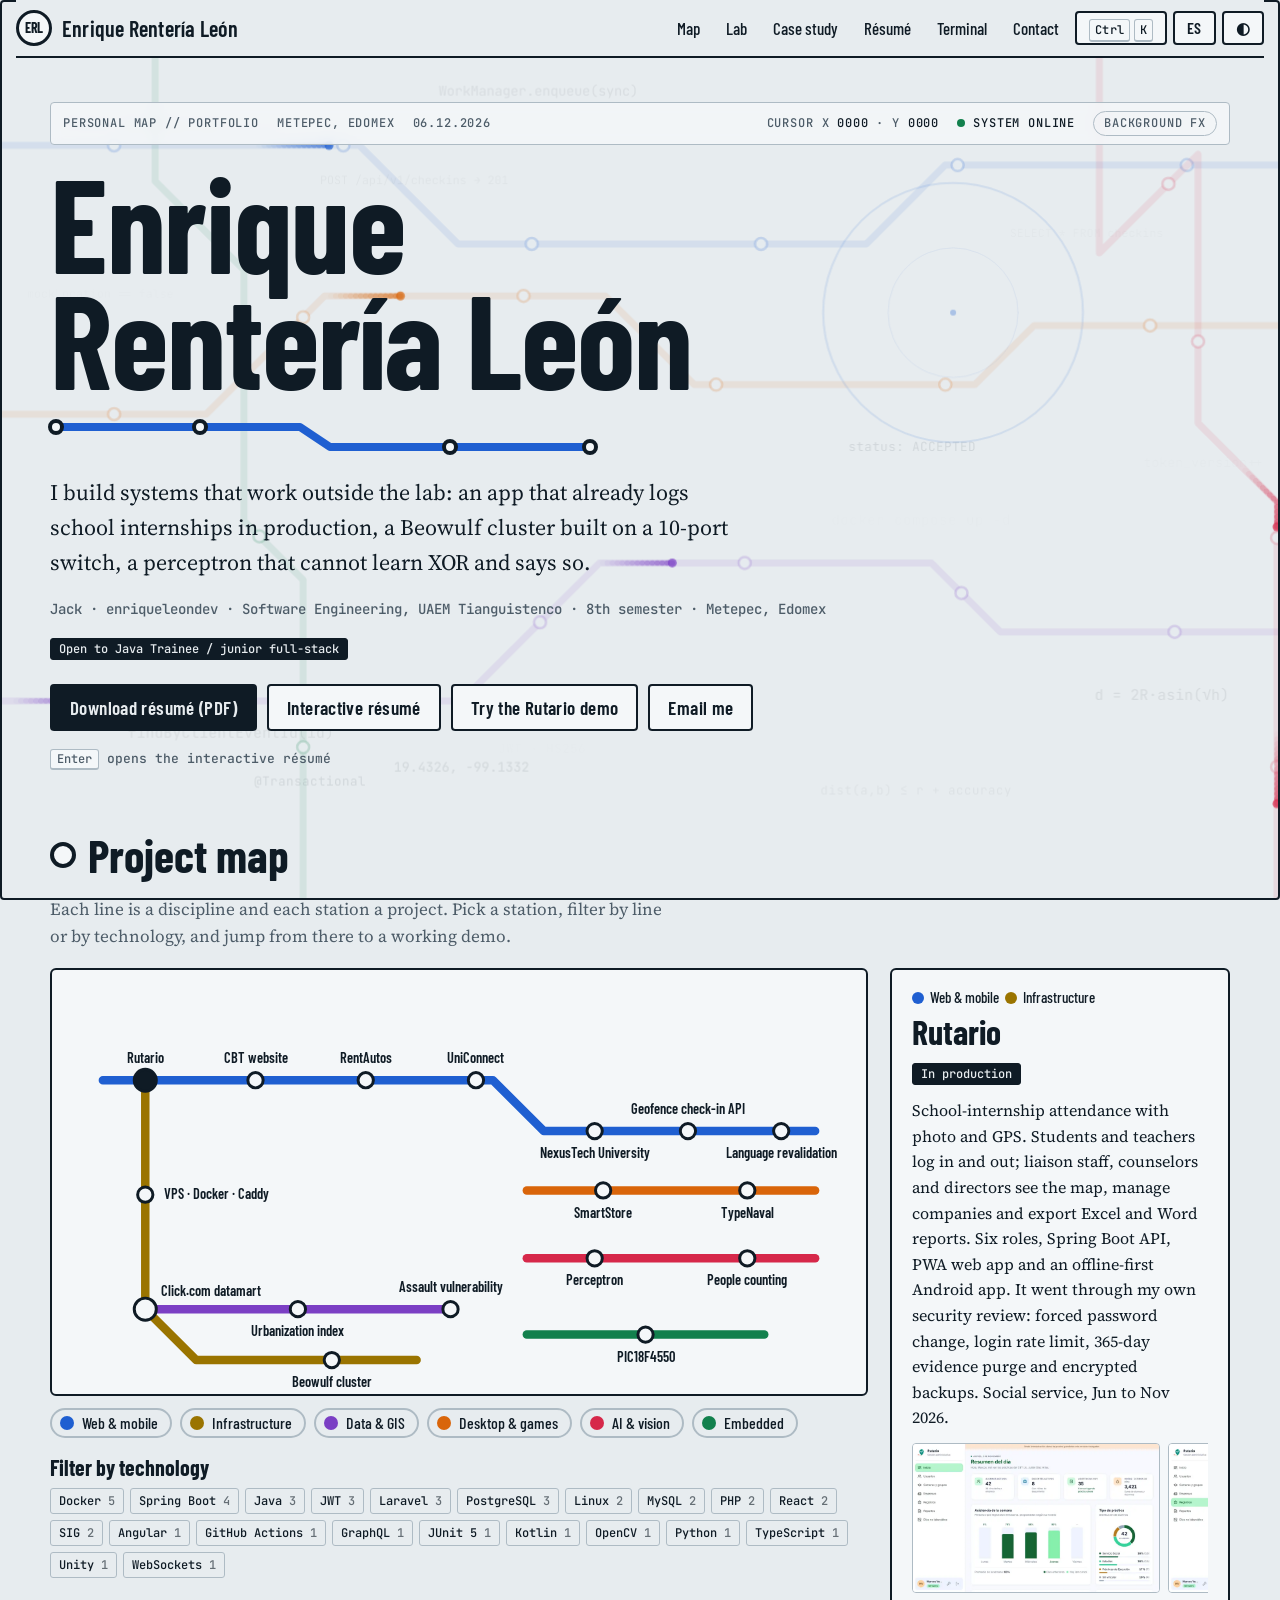
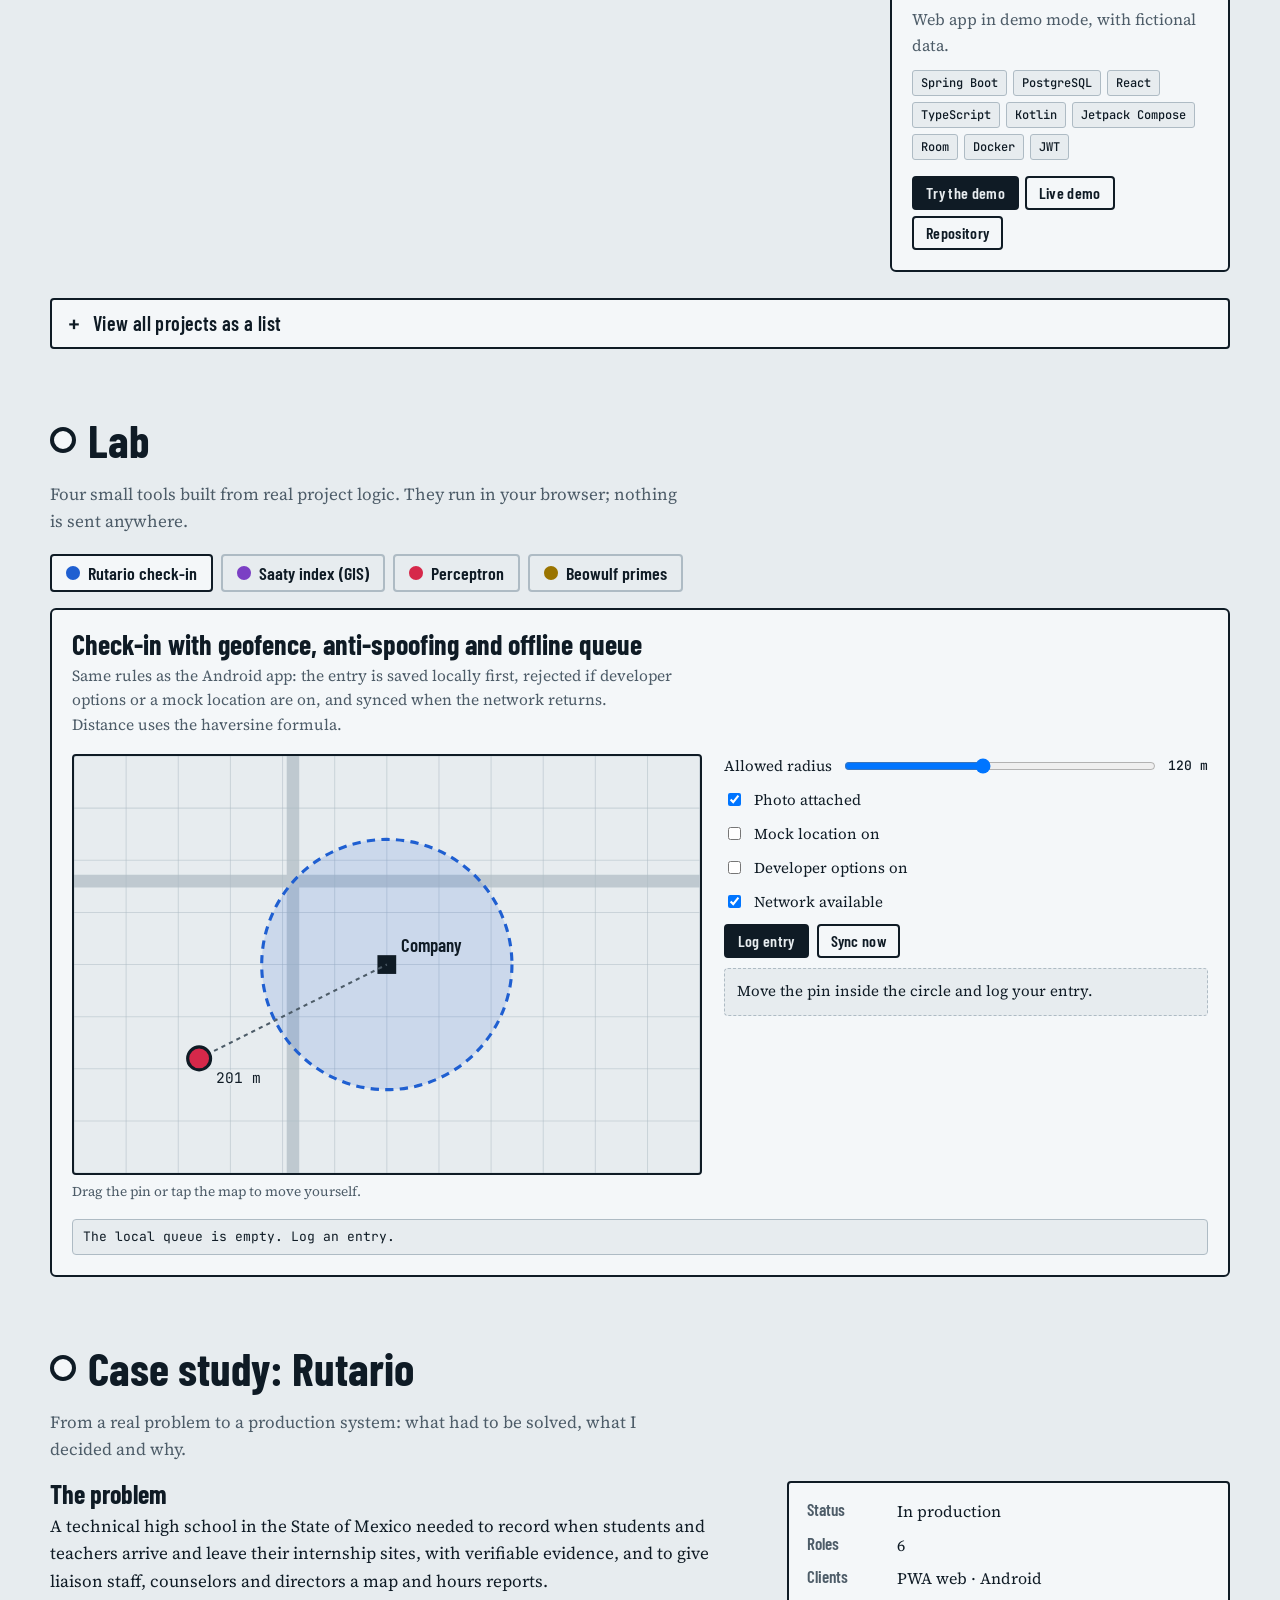
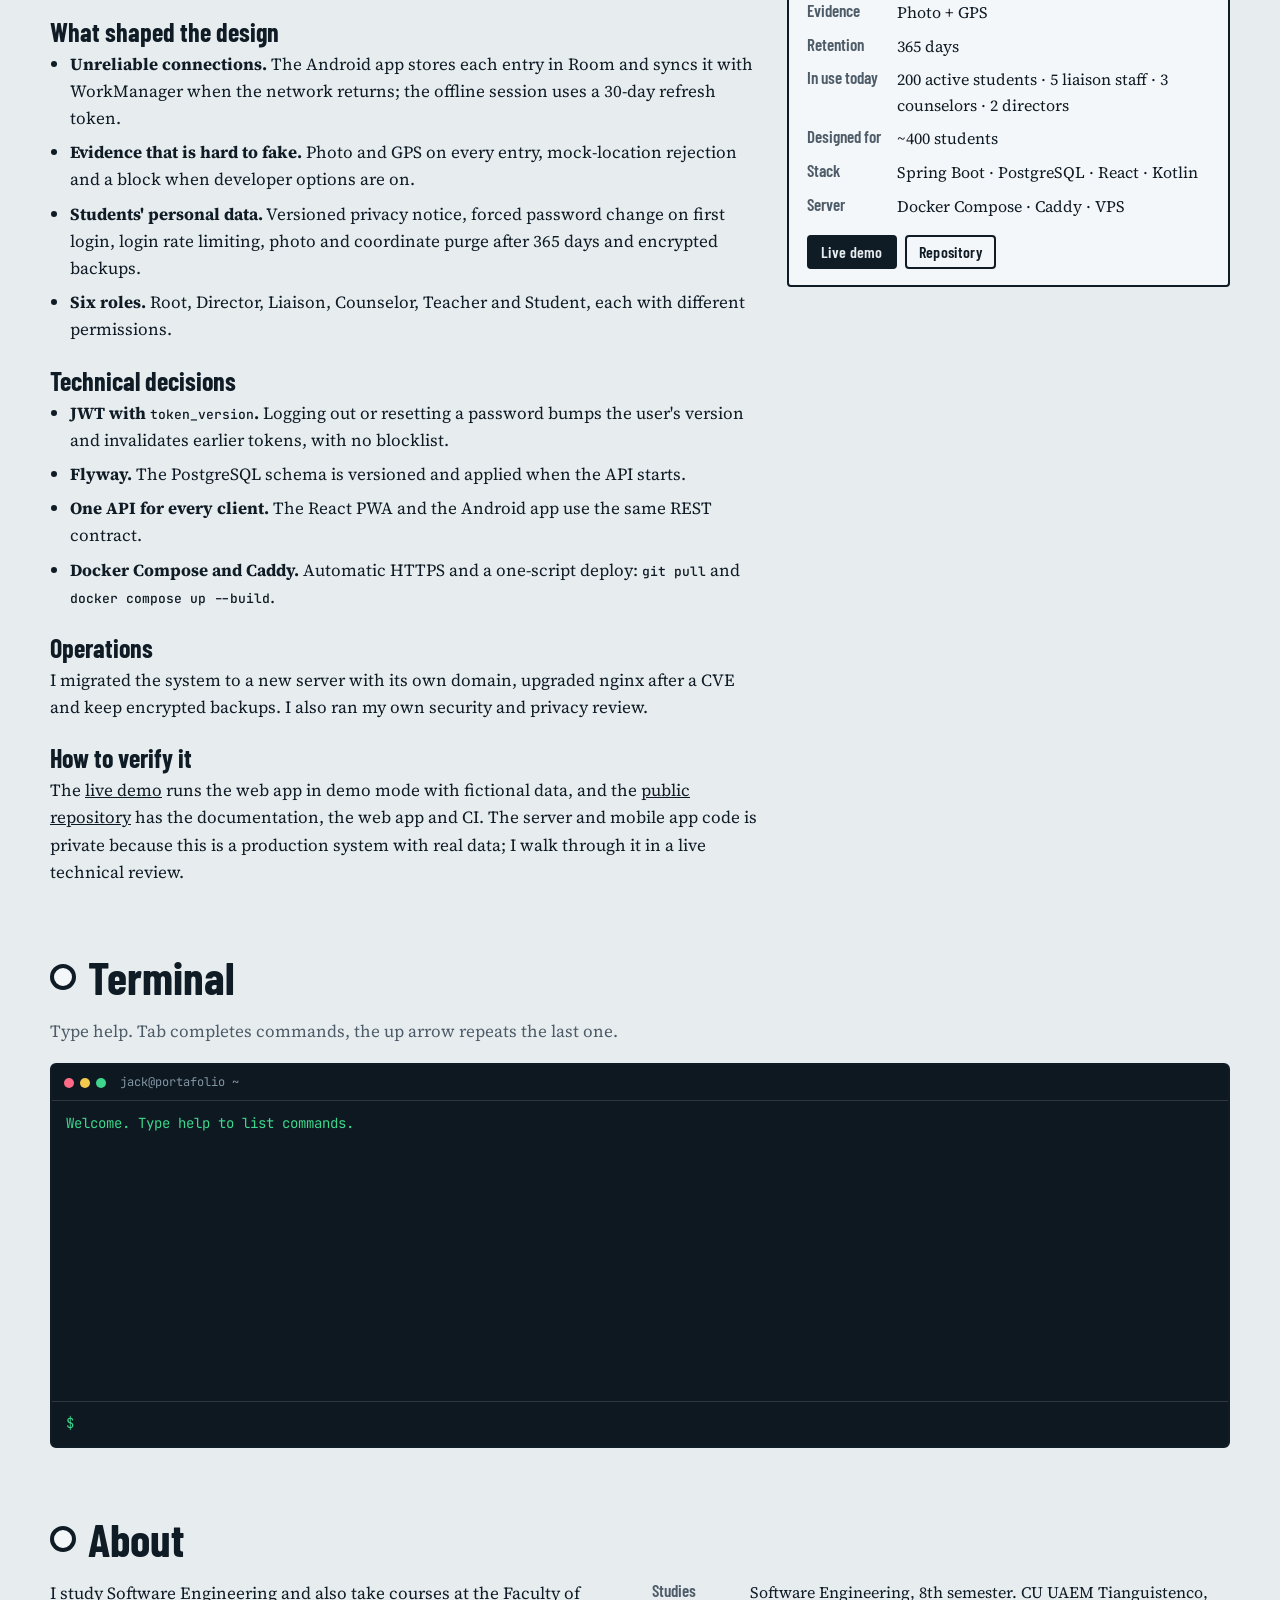
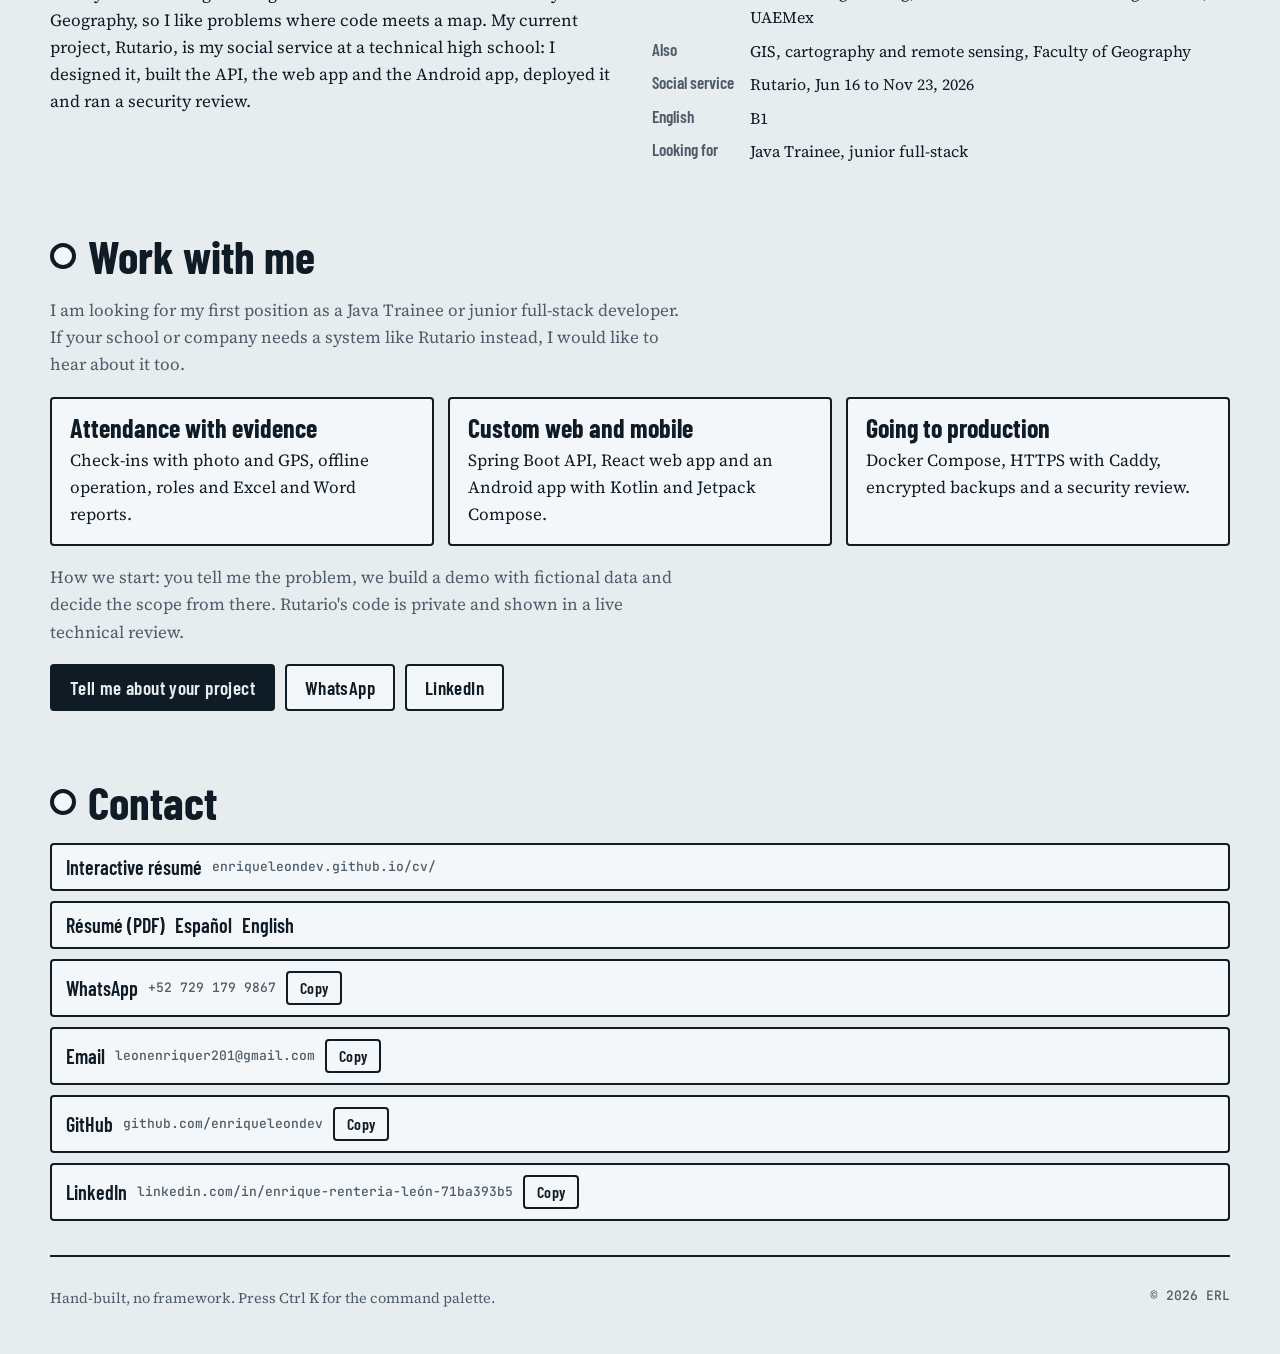
==== commit 12f9be11: "Filtro de tecnologías: solo las más relevantes; corrige radio negativo en pulsos del fondo Co-Author" ====
--- a/index.html
+++ b/index.html
@@ -711,8 +711,10 @@
 function renderLegend(){
   $('#legend').innerHTML=LINES.map(L=>`<button class="lg" data-line="${L.id}" aria-pressed="${lineF===L.id}"><i style="background:var(--l-${L.id})"></i>${T(L.es,L.en)}</button>`).join('');
 }
+// Etiquetas que se muestran en el filtro (las demás siguen visibles en el detalle de cada estación)
+const SHOW=new Set(['Java','Spring Boot','JWT','WebSockets','Docker','PostgreSQL','MySQL','React','TypeScript','Angular','Kotlin','Laravel','PHP','GraphQL','Linux','GitHub Actions','JUnit 5','Python','OpenCV','Unity','SIG']);
 function renderSkills(){
-  const c={}; ST.forEach(s=>s.k.forEach(k=>c[k]=(c[k]||0)+1));
+  const c={}; ST.forEach(s=>s.k.forEach(k=>{ if(SHOW.has(k)) c[k]=(c[k]||0)+1 }));
   const tags=Object.keys(c).sort((a,b)=>c[b]-c[a]||a.localeCompare(b));
   $('#skills').innerHTML=tags.map(k=>`<button class="chip" data-skill="${k}" aria-pressed="${skill===k}">${k} <span style="opacity:.6">${c[k]}</span></button>`).join('');
 }
@@ -927,7 +929,7 @@
  whoami(){ say('Enrique Rentería León (Jack)'); say(T('Ingeniería en Software, 8.º semestre, UAEM Tianguistenco.','Software Engineering, 8th semester, UAEM Tianguistenco.')); say(T('Full-stack, embebidos, datos y visión. Busco Java Trainee.','Full-stack, embedded, data and vision. Looking for a Java Trainee role.')); },
  ls(){ ST.forEach(s=>say(s.id.padEnd(12)+' '+STATUS[s.s][lang==='en'?1:0].padEnd(20)+' '+s.l.join(','),s.s==='prod'?'c':'')); },
  open(a){ const id=(a[0]||'').toLowerCase(); if(!byId[id]) return say(T('No existe esa estación. Prueba ls.','No such station. Try ls.'),'w'); pick(id,true); say(T('Abriendo ','Opening ')+stName(byId[id])+'…','c'); },
- skills(){ const c={}; ST.forEach(s=>s.k.forEach(k=>c[k]=(c[k]||0)+1)); Object.keys(c).sort((a,b)=>c[b]-c[a]||a.localeCompare(b)).slice(0,14).forEach(k=>say(k.padEnd(18)+'█'.repeat(c[k])+' '+c[k])); },
+ skills(){ const c={}; ST.forEach(s=>s.k.forEach(k=>{ if(SHOW.has(k)) c[k]=(c[k]||0)+1 })); Object.keys(c).sort((a,b)=>c[b]-c[a]||a.localeCompare(b)).slice(0,14).forEach(k=>say(k.padEnd(18)+'█'.repeat(c[k])+' '+c[k])); },
  lab(a){ const id=(a[0]||'').toLowerCase(); if(!LABS[id]) return say('lab <checkin|ahp|perceptron|cluster>','w'); setLab(id,true); say(T('Abriendo laboratorio: ','Opening lab: ')+LABS[id][lang==='en'?1:0],'c'); },
  cv(){ say(T('CV interactivo: ','Interactive résumé: ')+'https://enriqueleondev.github.io/cv/','c'); say(T('CV en español: ','Spanish résumé: ')+'https://enriqueleondev.github.io/cv/Enrique-Renteria-Leon-CV-ES.pdf','c'); say(T('CV en inglés:  ','English résumé: ')+'https://enriqueleondev.github.io/cv/Enrique-Renteria-Leon-CV-EN.pdf','c'); },
  caso(){ $('#caso').scrollIntoView({behavior:'smooth'}); say(T('Abriendo el caso de estudio…','Opening the case study…'),'c'); },
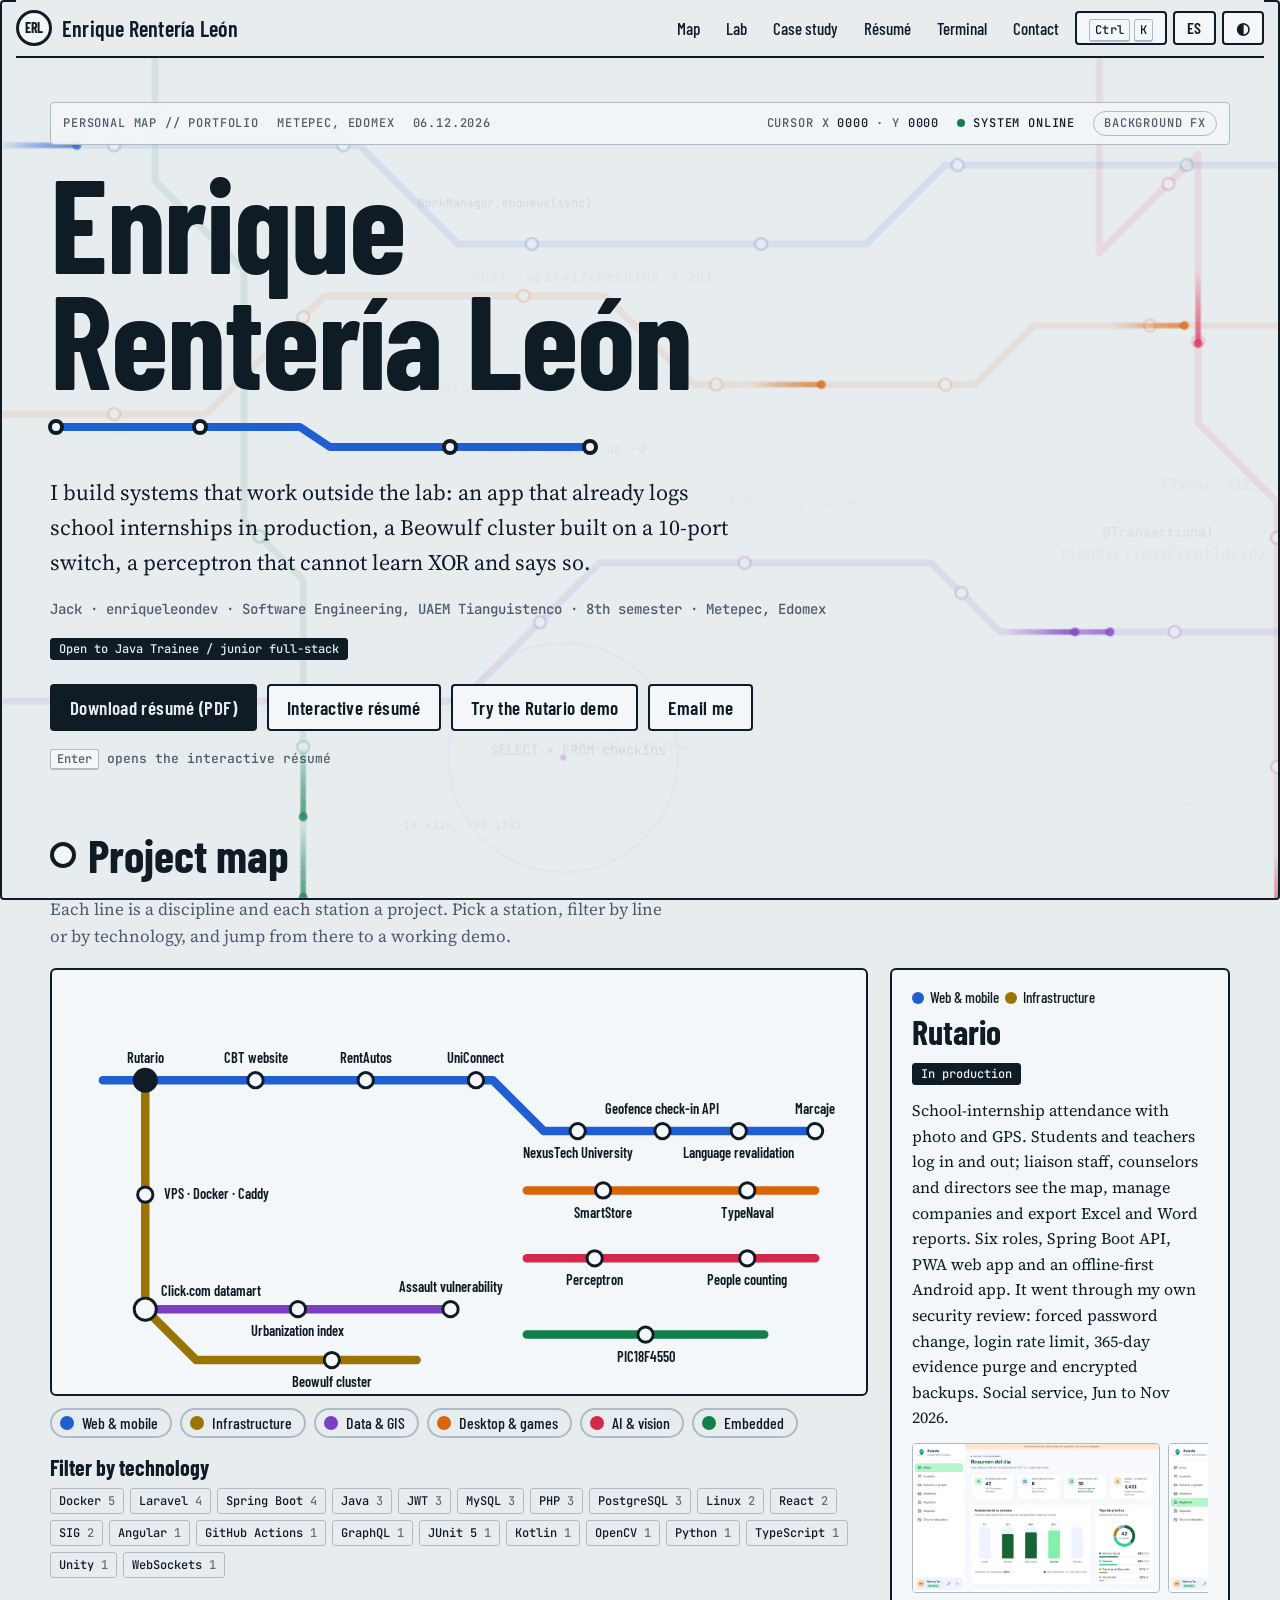
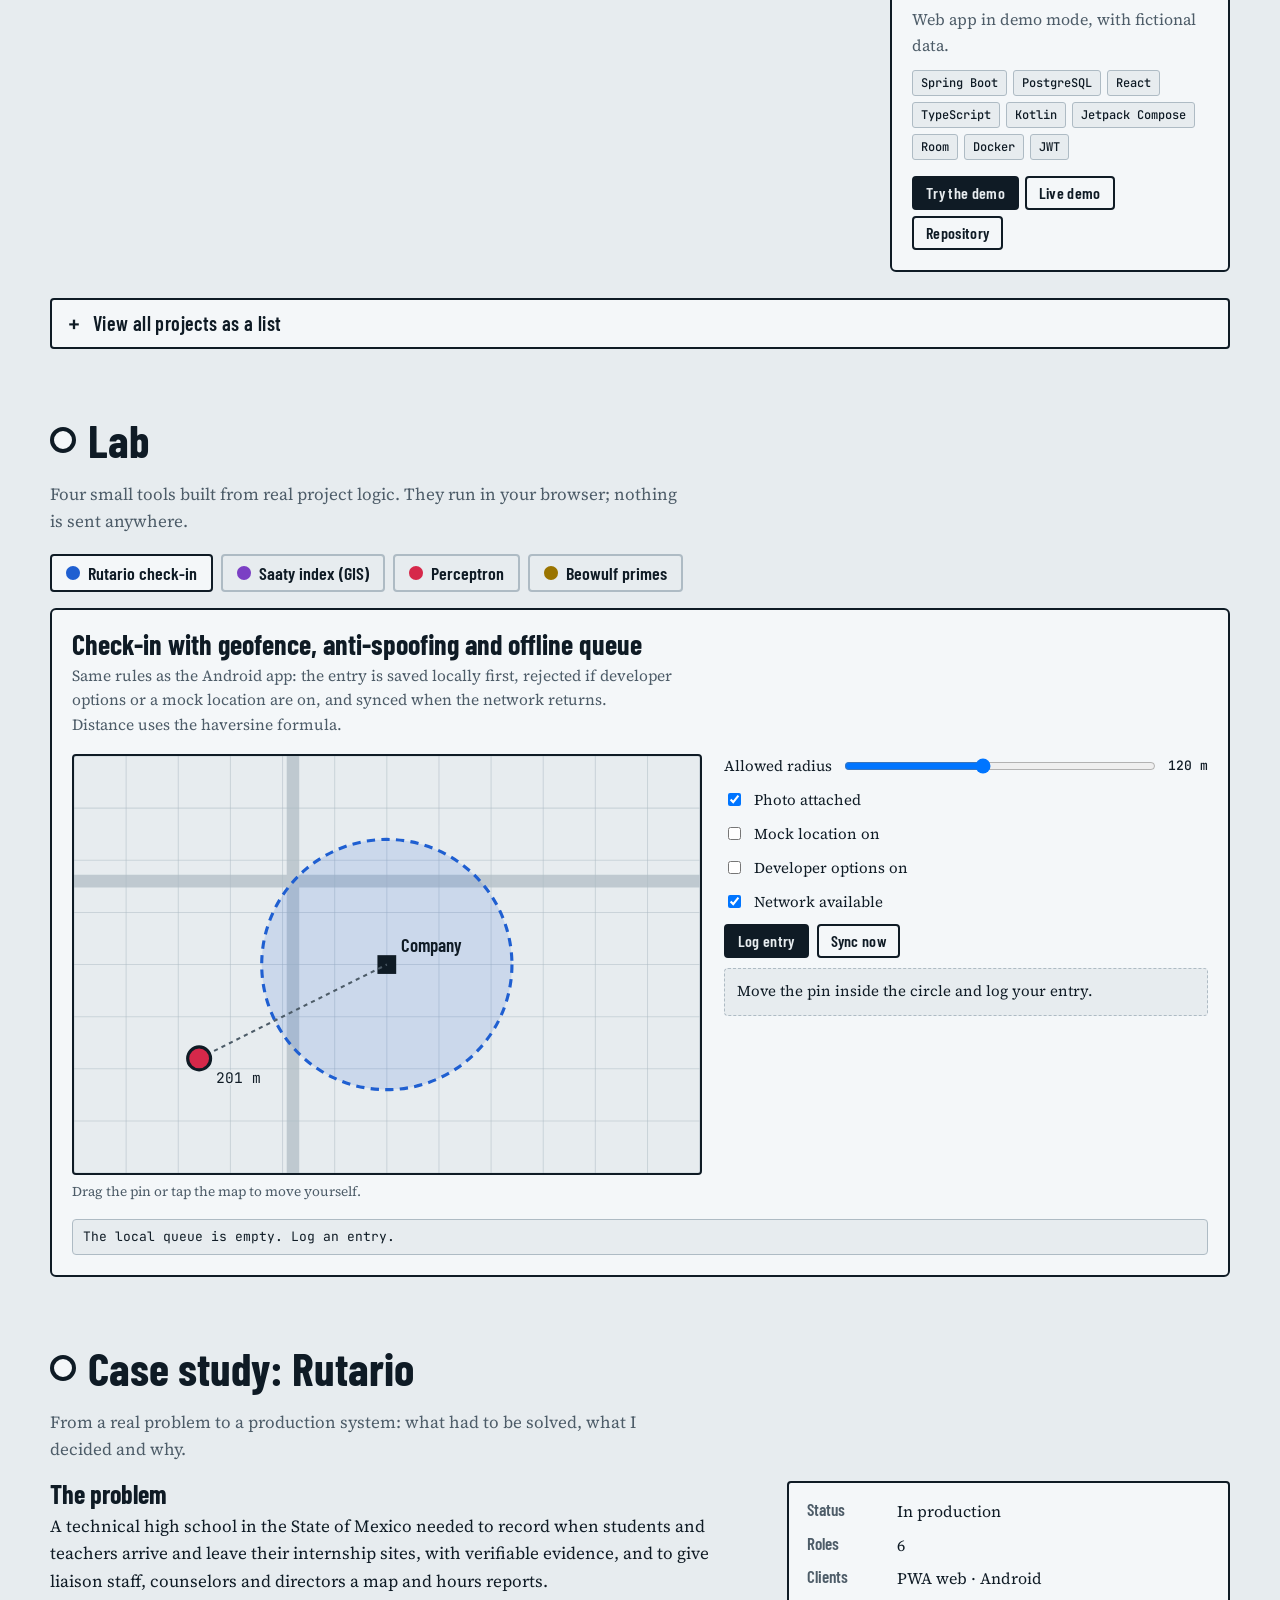
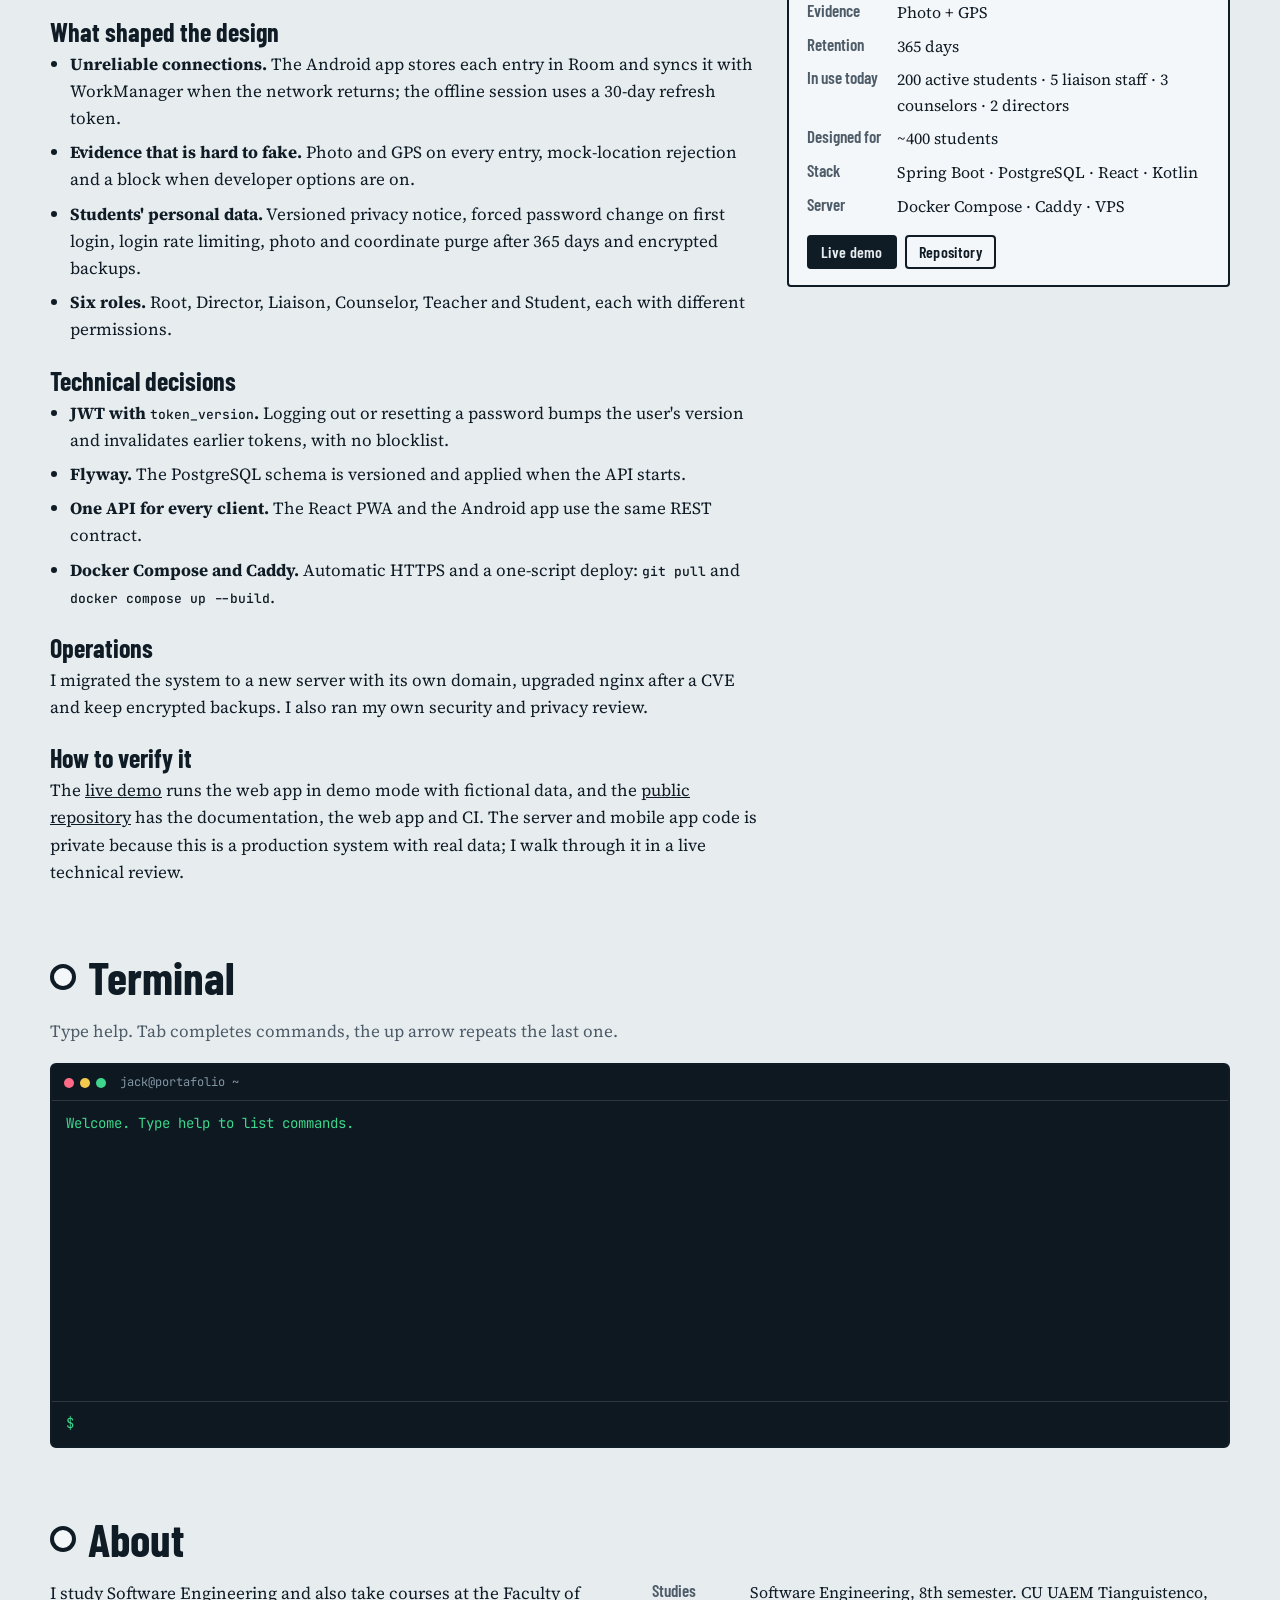
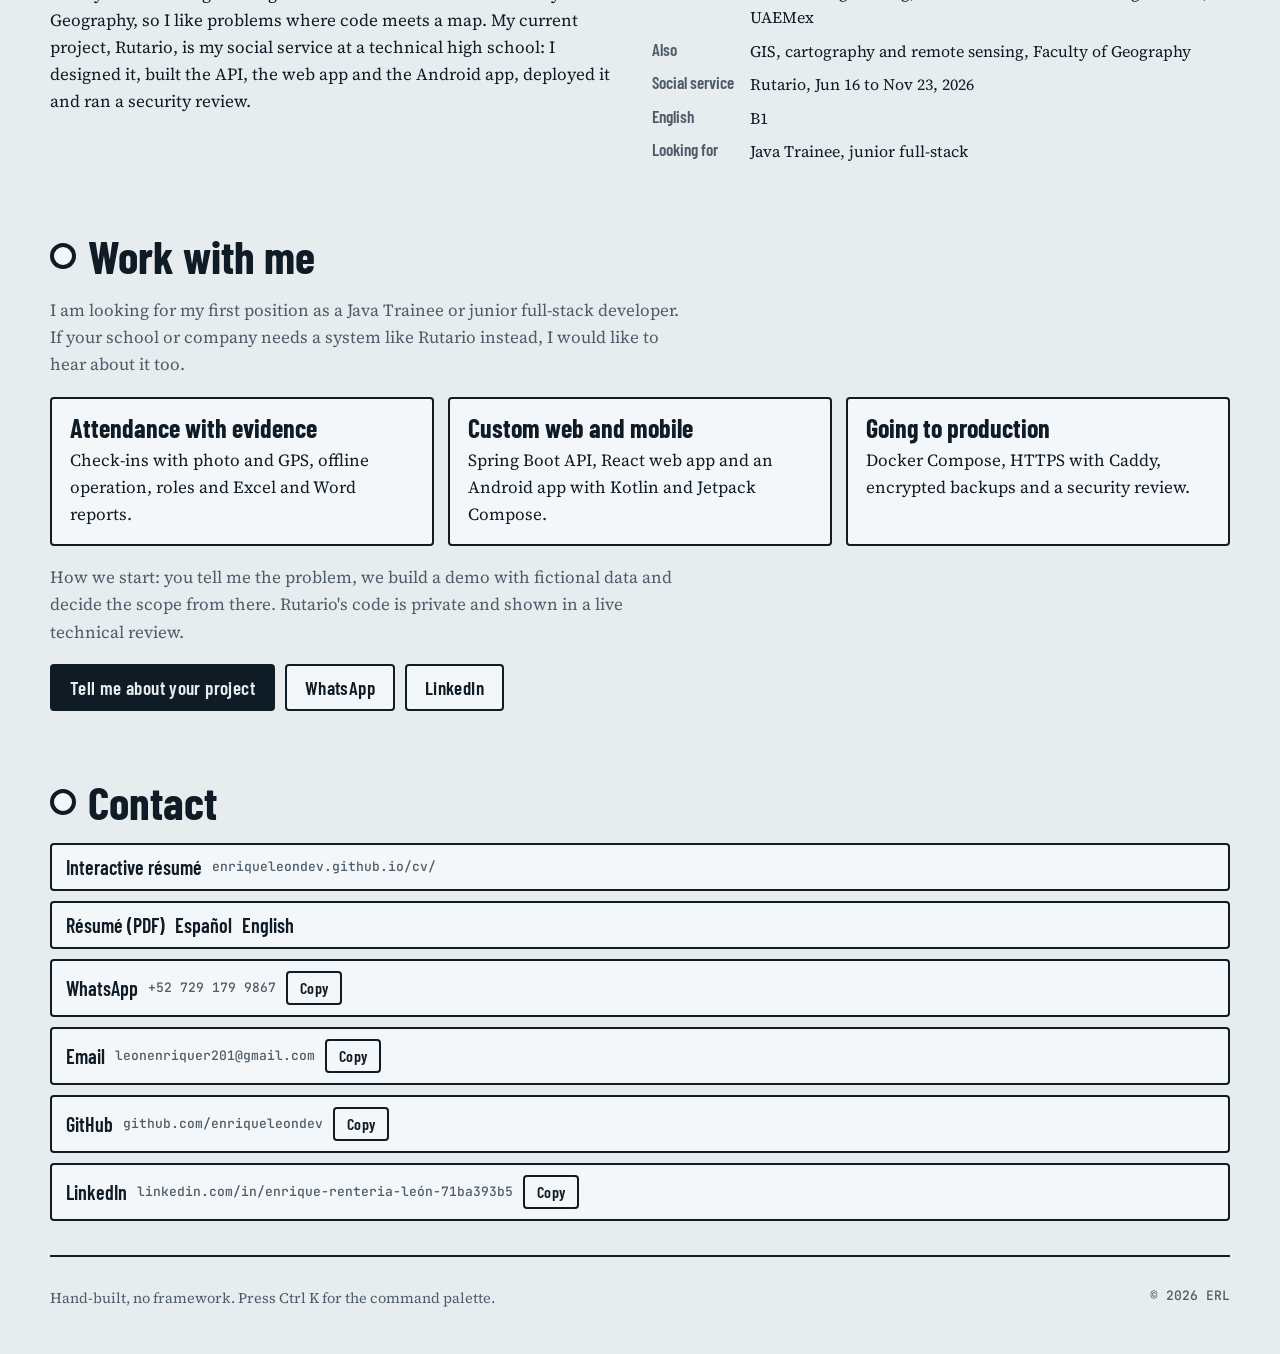
==== commit b7670897: "Portafolio: estación y tarjeta de Marcaje; radio del pulso no negativo en fx.js Co-Authored-By: Clau" ====
--- a/index.html
+++ b/index.html
@@ -340,6 +340,13 @@
         <p class="pst" data-en="In development">En desarrollo</p>
         <p data-en="System to digitize language revalidation at the university: Laravel 12, Livewire, roles, role-based inboxes, official-letter folios and PDF rulings. Integrates with institutional login and student-lookup services. In development.">Sistema para digitalizar la revalidación de lenguas en la universidad: Laravel 12, Livewire, roles, bandejas por rol, folios de oficios y dictámenes en PDF. Se integra con servicios institucionales de login y consulta de alumnos. En desarrollo.</p>
         <p class="pk">Laravel · Livewire · MySQL · GraphQL · PHP</p>
+      </article>
+      <article class="pitem" id="p-marcaje">
+        <h3 data-en="Marcaje">Marcaje</h3>
+        <p class="pst" data-en="In development">En desarrollo</p>
+        <p data-en="Attendance system for schools with QR and NFC credentials. Students check in at a PWA kiosk that works offline, and teachers take attendance on a seating grid that shows when each student arrived. Printable credentials, manual check-in with a reason, attendance reports and a role-based panel. It went through my own security review: CSP with nonces, login lockout and an audit log. In development; the demo uses fictional data.">Sistema de pase de lista para escuelas con credenciales QR y NFC. Los alumnos registran su entrada en un kiosco PWA que funciona sin conexión y el docente pasa lista en una retícula de lugares que muestra la hora de llegada de cada alumno. Credenciales imprimibles, entrada manual con motivo, reportes de asistencia y panel por roles. Pasó una revisión de seguridad propia: CSP con nonce, bloqueo de login y bitácora. En desarrollo; la demo usa datos ficticios.</p>
+        <p class="pk">Laravel · Livewire · MySQL · PHP · PWA · IndexedDB</p>
+        <p class="plk"><a href="https://enriqueleondev.github.io/marcaje-demo/" target="_blank" rel="noopener" data-en="Live demo">Demo en vivo</a> · <a href="https://github.com/enriqueleondev/marcaje-app" target="_blank" rel="noopener" data-en="Code">Código</a> · <a href="https://github.com/enriqueleondev/marcaje-demo" target="_blank" rel="noopener" data-en="Demo source">Código de la demo</a></p>
       </article>
       <article class="pitem" id="p-vps">
         <h3 data-en="VPS · Docker · Caddy">VPS · Docker · Caddy</h3>
@@ -633,18 +640,22 @@
   k:['Java','Spring Boot','JWT','WebSockets','Cloudinary'],
   es:'Red social estilo LinkedIn con Java y Spring: autenticación JWT, mensajes en tiempo real por WebSockets, imágenes en Cloudinary y correos con SendGrid.',
   en:'LinkedIn-style social platform in Java and Spring: JWT auth, real-time messages over WebSockets, images on Cloudinary and email through SendGrid.'},
- {id:'nexus',n:'NexusTech University',l:['web'],x:640,y:190,lp:'d',s:'acad',
+ {id:'nexus',n:'NexusTech University',l:['web'],x:620,y:190,lp:'d',s:'acad',
   k:['Spring Boot','Angular','JWT','Cloudinary','Thymeleaf'],
   es:'Plataforma de especialización en cursos con Spring Boot y Angular. Integré Cloudinary para imágenes, subida de video y correos con plantillas Thymeleaf.',
   en:'Course specialization platform with Spring Boot and Angular. I integrated Cloudinary for images, video upload and Thymeleaf email templates.'},
- {id:'geofence',n:T('API de check-in con geocerca','Geofence check-in API'),l:['web'],x:750,y:190,lp:'u',s:'oss',repo:'https://github.com/enriqueleondev/geofence-checkin-service',
+ {id:'geofence',n:T('API de check-in con geocerca','Geofence check-in API'),l:['web'],x:720,y:190,lp:'u',s:'oss',repo:'https://github.com/enriqueleondev/geofence-checkin-service',
   k:['Java','Spring Boot','JUnit 5','GitHub Actions','Docker'],
   es:'Servicio original en Spring Boot que decide si un registro de asistencia desde el celular es confiable: geocerca con haversine, precisión del GPS, ubicación simulada y antigüedad del registro offline. API idempotente para que una cola offline reintente sin duplicar. Dominio sin framework, pruebas unitarias y de API, CI y Docker.',
   en:'Original Spring Boot service that decides whether a phone check-in can be trusted: haversine geofence, GPS accuracy, mock location and the age of an offline-queued record. Idempotent API so an offline queue can retry without duplicates. Framework-free domain, unit and API tests, CI and Docker.'},
- {id:'reval',n:T('Revalidación de lenguas','Language revalidation'),l:['web'],x:860,y:190,lp:'d',s:'dev',
+ {id:'reval',n:T('Revalidación de lenguas','Language revalidation'),l:['web'],x:810,y:190,lp:'d',s:'dev',
   k:['Laravel','Livewire','MySQL','GraphQL','PHP'],
   es:'Sistema para digitalizar la revalidación de lenguas en la universidad: Laravel 12, Livewire, roles, bandejas por rol, folios de oficios y dictámenes en PDF. Se integra con servicios institucionales de login y consulta de alumnos. En desarrollo.',
   en:'System to digitize language revalidation at the university: Laravel 12, Livewire, roles, role-based inboxes, official-letter folios and PDF rulings. Integrates with institutional login and student-lookup services. In development.'},
+ {id:'marcaje',n:'Marcaje',l:['web'],x:900,y:190,lp:'u',s:'dev',demo:'https://enriqueleondev.github.io/marcaje-demo/',repo:'https://github.com/enriqueleondev/marcaje-app',repoLabel:['Código','Code'],demoRepo:'https://github.com/enriqueleondev/marcaje-demo',
+  k:['Laravel','Livewire','MySQL','PHP','PWA','IndexedDB'],
+  es:'Sistema de pase de lista para escuelas con credenciales QR y NFC. Los alumnos registran su entrada en un kiosco PWA que funciona sin conexión y el docente pasa lista en una retícula de lugares que muestra la hora de llegada de cada alumno. Credenciales imprimibles, entrada manual con motivo, reportes de asistencia y panel por roles. Pasó una revisión de seguridad propia: CSP con nonce, bloqueo de login y bitácora. En desarrollo; la demo usa datos ficticios.',
+  en:'Attendance system for schools with QR and NFC credentials. Students check in at a PWA kiosk that works offline, and teachers take attendance on a seating grid that shows when each student arrived. Printable credentials, manual check-in with a reason, attendance reports and a role-based panel. It went through my own security review: CSP with nonces, login lockout and an audit log. In development; the demo uses fictional data.'},
  {id:'vps',n:'VPS · Docker · Caddy',l:['infra'],x:110,y:265,lp:'r',s:'prod',
   k:['Docker','Linux','Caddy','PostgreSQL'],
   es:'Despliegue de Rutario y del sitio del plantel en un VPS con Docker Compose y HTTPS automático con Caddy. Migré de un servidor a otro con dominio nuevo, respaldos y actualización de nginx por un CVE.',
@@ -731,7 +742,8 @@
    <div class="row" style="margin-top:16px">
      ${s.lab?`<button class="btn primary" data-lab-go="${s.lab}">${T('Probar demo','Try the demo')}</button>`:''}
      ${s.demo&&s.demo.indexOf('__DOMINIO'+'__')<0?`<a class="btn" href="${s.demo}" target="_blank" rel="noopener" style="text-decoration:none">${T('Demo en vivo','Live demo')}</a>`:''}
-     ${s.repo?`<a class="btn" href="${s.repo}" target="_blank" rel="noopener" style="text-decoration:none">${T('Repositorio','Repository')}</a>`:''}
+     ${s.repo?`<a class="btn" href="${s.repo}" target="_blank" rel="noopener" style="text-decoration:none">${s.repoLabel?T(...s.repoLabel):T('Repositorio','Repository')}</a>`:''}
+     ${s.demoRepo?`<a class="btn" href="${s.demoRepo}" target="_blank" rel="noopener" style="text-decoration:none">${T('Código de la demo','Demo source')}</a>`:''}
    </div>`;
 }
 function pick(id,scroll){
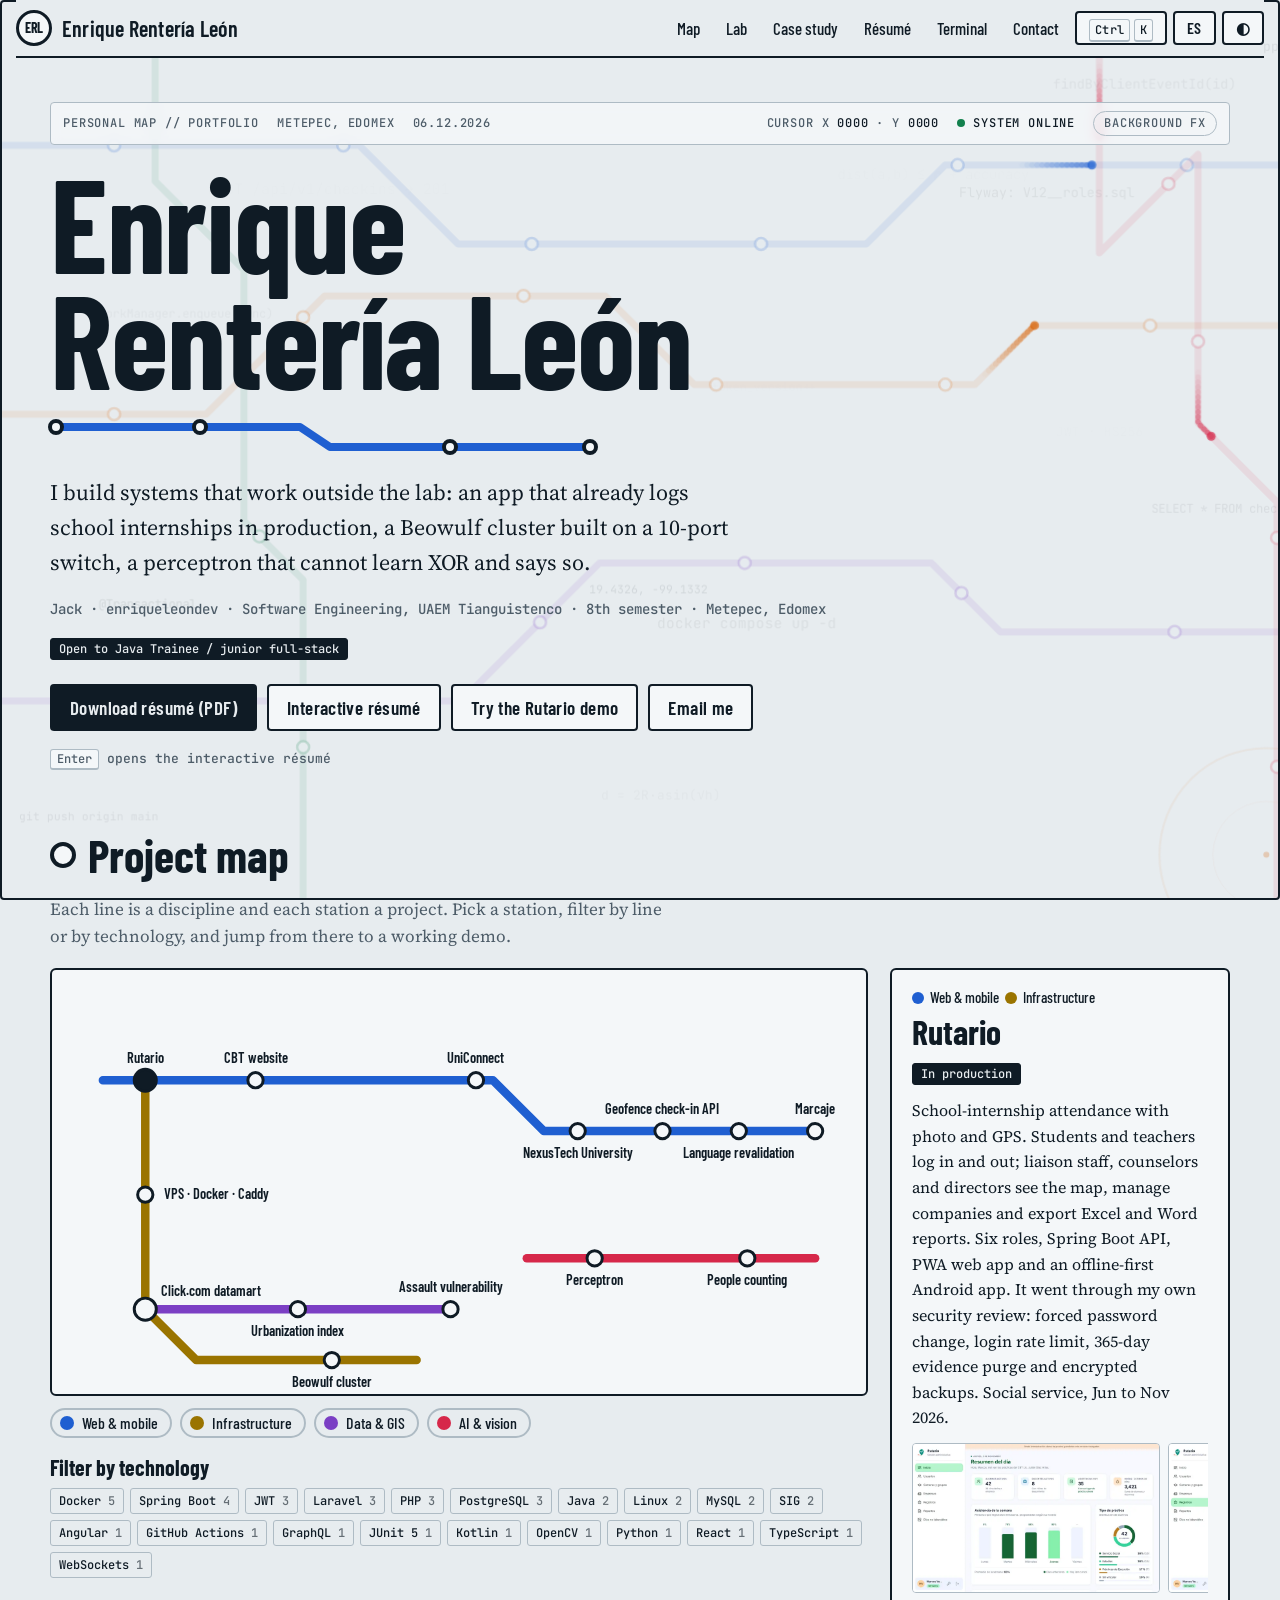
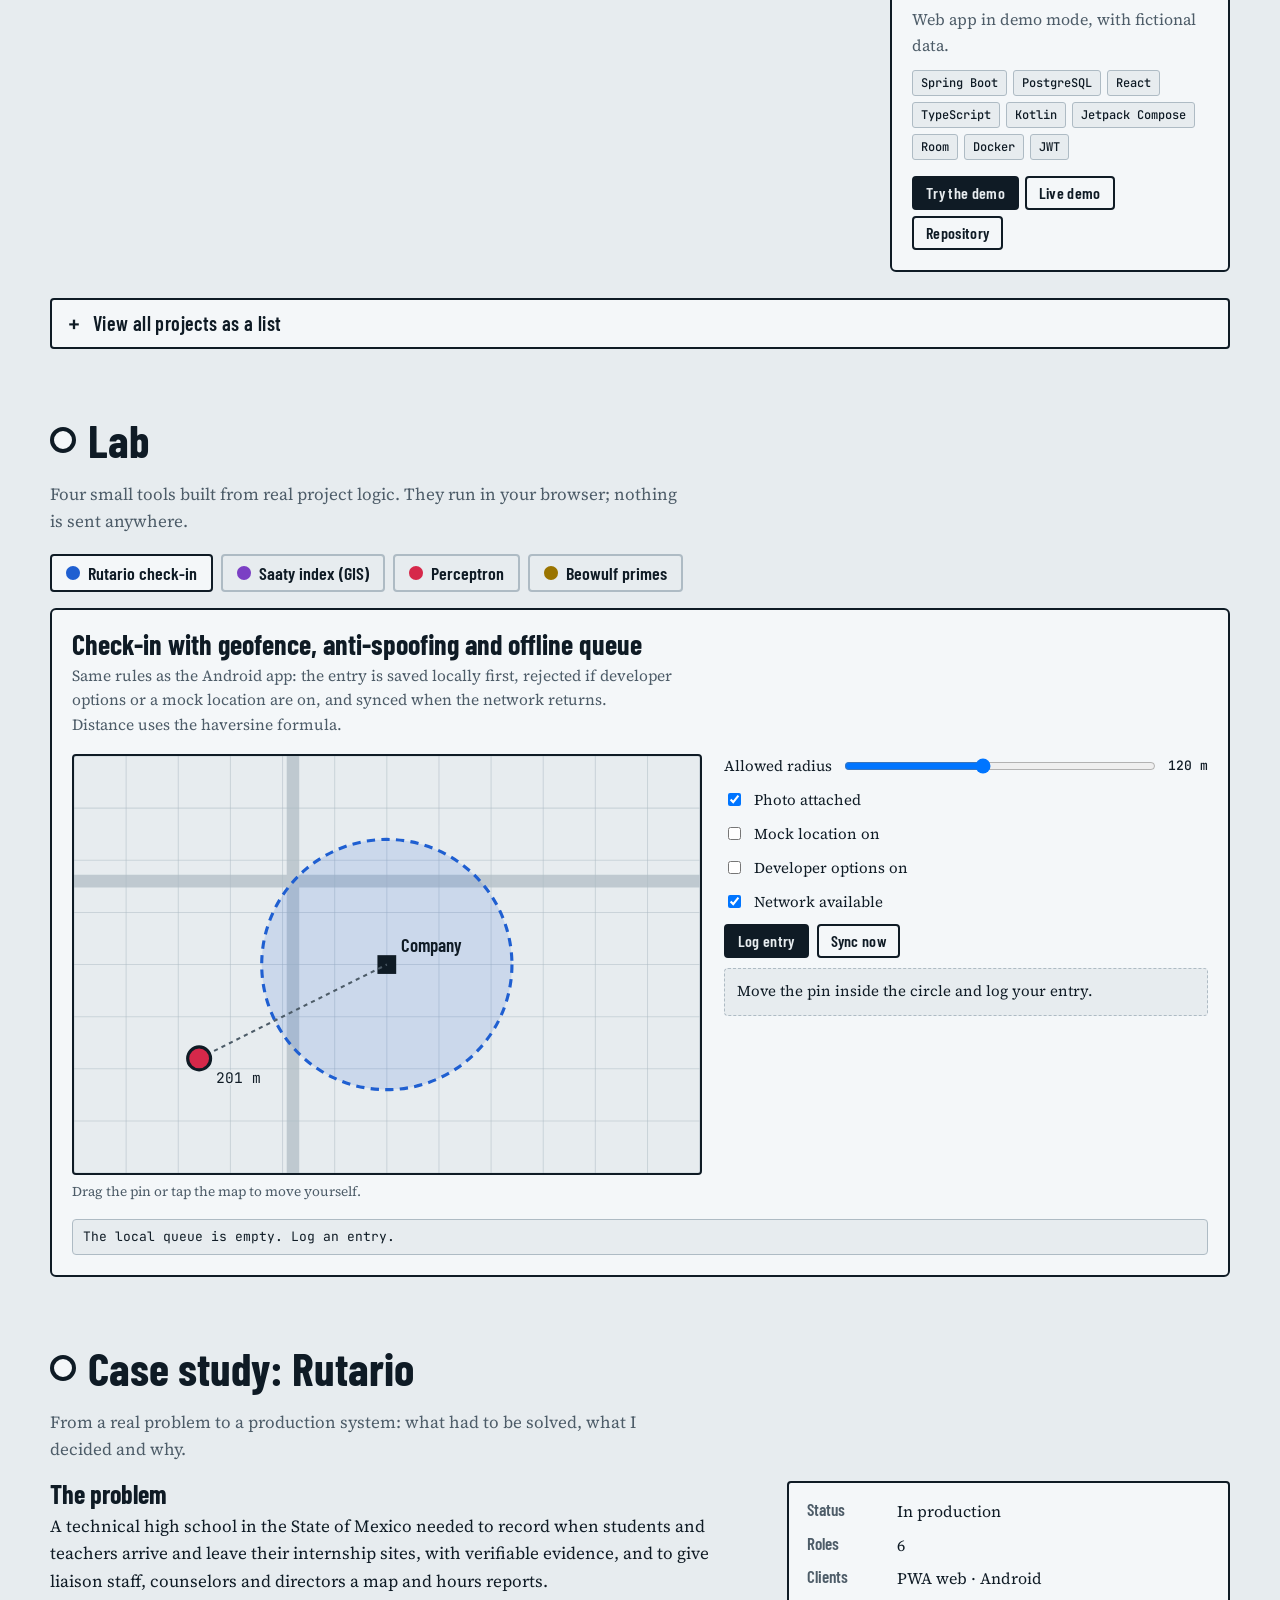
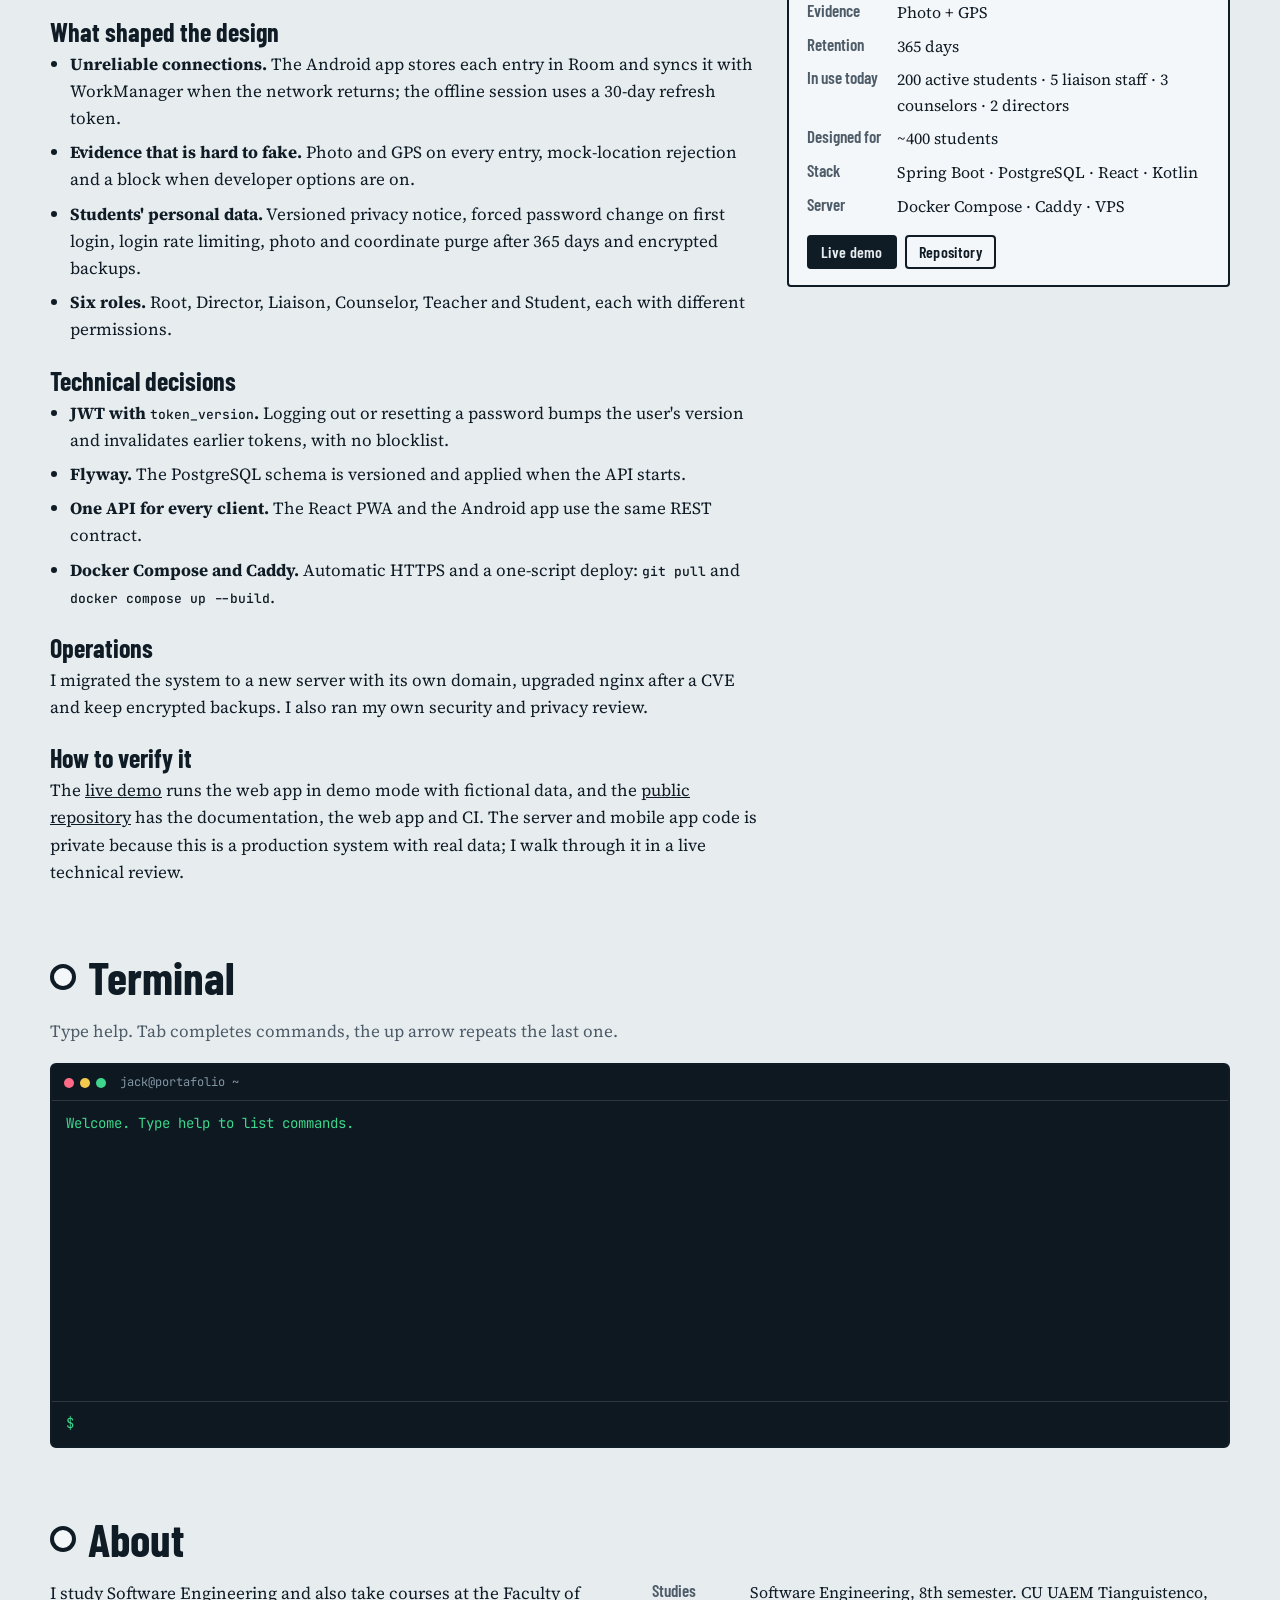
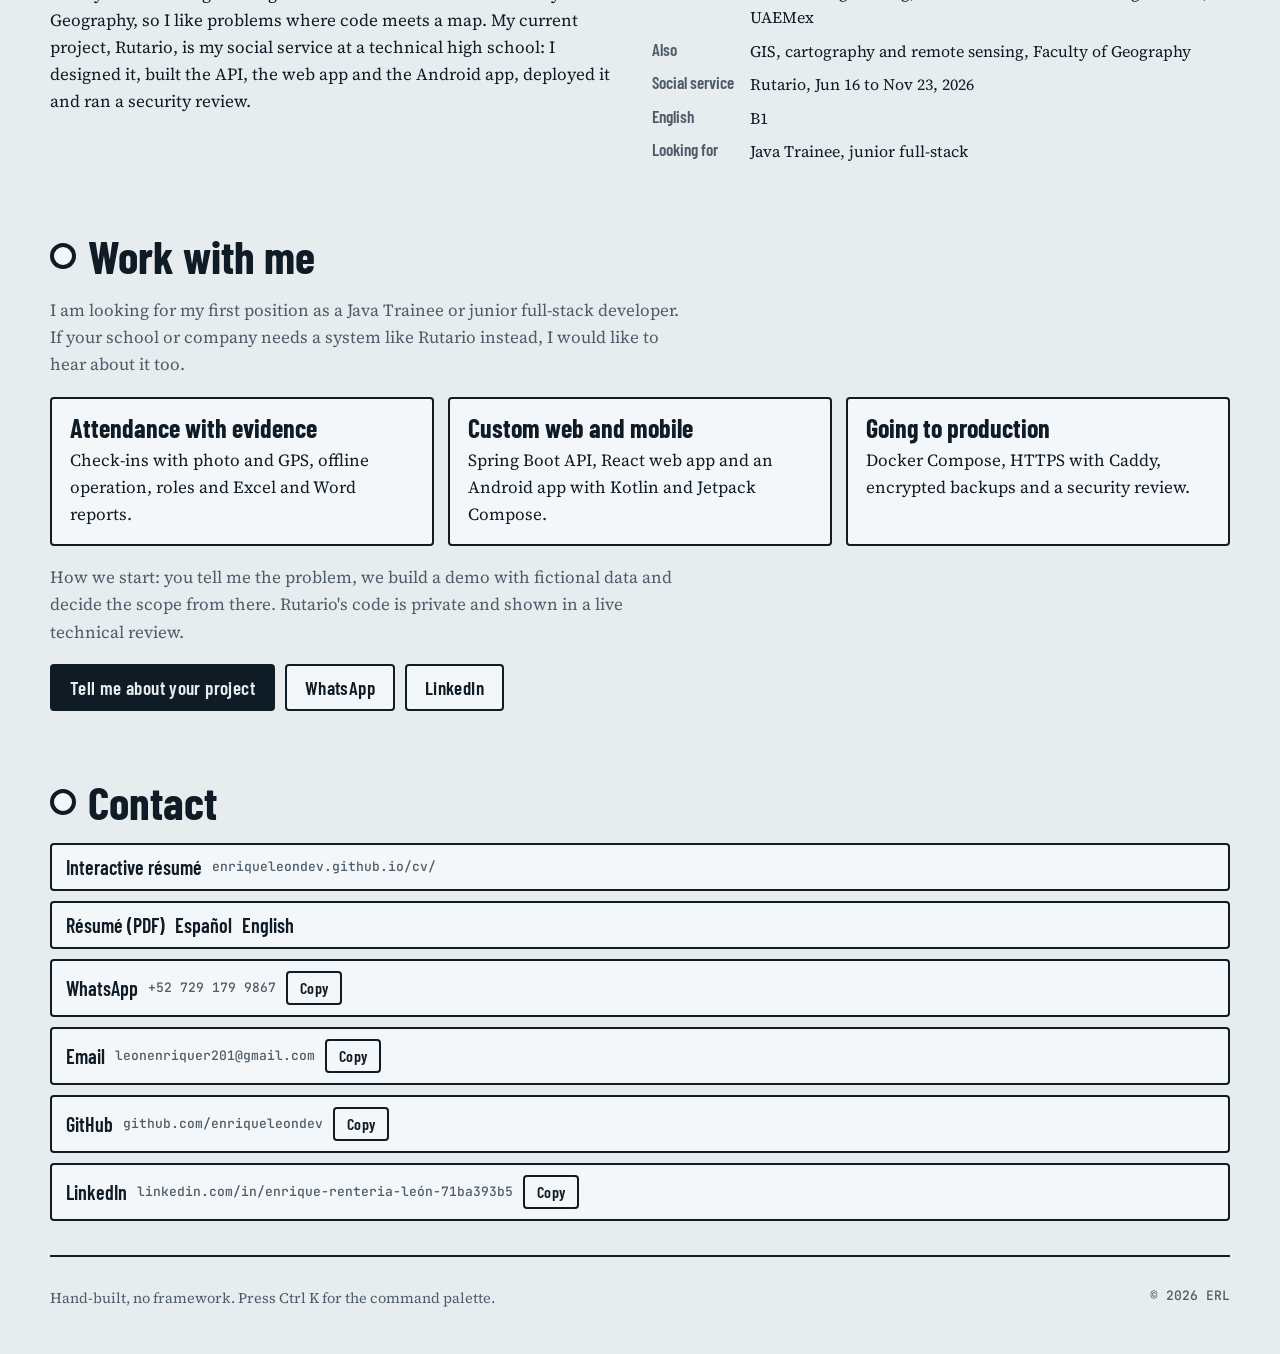
==== commit d4745241: "Quita RentAutos, SmartStore, TypeNaval y PIC18F4550 del portafolio y del CV (HTML y PDF) Co-Authored" ====
--- a/index.html
+++ b/index.html
@@ -310,12 +310,6 @@
         <p data-en="Institutional website for the school, Laravel 12 with a Filament 4 admin panel, deployed with Docker on a VPS. Includes a complaints and suggestions box, legal notices and accessibility fixes.">Sitio institucional del plantel con Laravel 12 y panel Filament 4, desplegado con Docker en VPS propio. Incluye buzón de quejas y sugerencias, avisos legales y mejoras de accesibilidad.</p>
         <p class="pk">Laravel · Filament · PHP · Docker</p>
       </article>
-      <article class="pitem" id="p-rentautos">
-        <h3 data-en="RentAutos">RentAutos</h3>
-        <p class="pst" data-en="Course project">Proyecto académico</p>
-        <p data-en="Car rental app: React and Vite front end, Laravel back end with Sanctum, Google login, multi-photo vehicle upload with Dropzone and a pre-booking payment flow.">App de renta de autos: frontend React con Vite, backend Laravel con Sanctum, login con Google, carga de varias fotos por vehículo con Dropzone y flujo de prereserva con pago.</p>
-        <p class="pk">React · Vite · Laravel · Sanctum · OAuth</p>
-      </article>
       <article class="pitem" id="p-uniconnect">
         <h3 data-en="UniConnect">UniConnect</h3>
         <p class="pst" data-en="Course project">Proyecto académico</p>
@@ -378,18 +372,6 @@
         <p data-en="Team-built Beowulf cluster on Ubuntu with a 10-port switch: passwordless SSH, /etc/hosts, shared NFS and a primes program launched with mpirun. I documented the manual step by step with screenshots.">Cluster Beowulf en equipo sobre Ubuntu con un switch de 10 puertos: SSH sin contraseña, /etc/hosts, NFS compartido y un programa de primos lanzado con mpirun. Documenté el manual paso a paso con capturas.</p>
         <p class="pk">Linux · OpenMPI · NFS · SSH</p>
       </article>
-      <article class="pitem" id="p-smart">
-        <h3 data-en="SmartStore">SmartStore</h3>
-        <p class="pst" data-en="Course project">Proyecto académico</p>
-        <p data-en="JavaFX desktop app for a phone store inventory and sales: DAO pattern with MySQL, role-based views, product cards with images and a sales cart.">App de escritorio con JavaFX para inventario y ventas de una tienda de celulares: patrón DAO con MySQL, vistas por rol, tarjetas de producto con imagen y carrito de venta.</p>
-        <p class="pk">Java · JavaFX · MySQL</p>
-      </article>
-      <article class="pitem" id="p-typenaval">
-        <h3 data-en="TypeNaval">TypeNaval</h3>
-        <p class="pst" data-en="Course project">Proyecto académico</p>
-        <p data-en="Pixel-art naval typing game in Unity 2D: four difficulty levels, word-shuffle logic and a background animation per level.">Juego naval de mecanografía en Unity 2D con pixel art: cuatro niveles de dificultad, lógica de revoltura de palabras y animación de fondo por nivel.</p>
-        <p class="pk">Unity</p>
-      </article>
       <article class="pitem" id="p-perceptron">
         <h3 data-en="Perceptron">Perceptrón</h3>
         <p class="pst" data-en="Course project">Proyecto académico</p>
@@ -401,12 +383,6 @@
         <p class="pst" data-en="Course project">Proyecto académico</p>
         <p data-en="People-counting system for an image processing course with Python, OpenCV, YOLOv8 and MobileNet SSD, and a Flask interface. Lab work on color, histograms, transforms and segmentation runs on the webcam.">Sistema de conteo de personas para procesamiento de imágenes con Python, OpenCV, YOLOv8 y MobileNet SSD, con interfaz en Flask. Los laboratorios de color, histogramas, transformaciones y segmentación usan la webcam.</p>
         <p class="pk">Python · OpenCV · YOLO · Flask</p>
-      </article>
-      <article class="pitem" id="p-pic">
-        <h3 data-en="PIC18F4550">PIC18F4550</h3>
-        <p class="pst" data-en="Course project">Proyecto académico</p>
-        <p data-en="Stepper motor control on a PIC18F4550 in assembly: 4×4 matrix keypad, LCD and L293D driver. I debugged floating pins and gaps between Proteus and real hardware.">Control de motor a pasos con PIC18F4550 en ensamblador: teclado matricial 4×4, LCD y puente L293D. Depuré pines flotantes y diferencias entre Proteus y el hardware físico.</p>
-        <p class="pk">Assembly · PIC18F · Proteus</p>
       </article>
       </div>
     </details>
@@ -619,9 +595,7 @@
  {id:'web',es:'Web y móvil',en:'Web & mobile',d:'M60 130 H520 L580 190 H900'},
  {id:'infra',es:'Infraestructura',en:'Infrastructure',d:'M110 130 V400 L170 460 H430'},
  {id:'data',es:'Datos y SIG',en:'Data & GIS',d:'M110 400 H470'},
- {id:'desk',es:'Escritorio y juegos',en:'Desktop & games',d:'M560 260 H900'},
- {id:'ai',es:'IA y visión',en:'AI & vision',d:'M560 340 H900'},
- {id:'emb',es:'Embebidos',en:'Embedded',d:'M560 430 H840'}
+ {id:'ai',es:'IA y visión',en:'AI & vision',d:'M560 340 H900'}
 ];
 const ST=[
  {id:'rutario',n:'Rutario',l:['web','infra'],x:110,y:130,lp:'u',s:'prod',lab:'checkin',shots:true,demo:'https://enriqueleondev.github.io/rutario/',repo:'https://github.com/enriqueleondev/rutario',
@@ -632,10 +606,6 @@
   k:['Laravel','Filament','PHP','Docker'],
   es:'Sitio institucional del plantel con Laravel 12 y panel Filament 4, desplegado con Docker en VPS propio. Incluye buzón de quejas y sugerencias, avisos legales y mejoras de accesibilidad.',
   en:'Institutional website for the school, Laravel 12 with a Filament 4 admin panel, deployed with Docker on a VPS. Includes a complaints and suggestions box, legal notices and accessibility fixes.'},
- {id:'rentautos',n:'RentAutos',l:['web'],x:370,y:130,lp:'u',s:'acad',
-  k:['React','Vite','Laravel','Sanctum','OAuth'],
-  es:'App de renta de autos: frontend React con Vite, backend Laravel con Sanctum, login con Google, carga de varias fotos por vehículo con Dropzone y flujo de prereserva con pago.',
-  en:'Car rental app: React and Vite front end, Laravel back end with Sanctum, Google login, multi-photo vehicle upload with Dropzone and a pre-booking payment flow.'},
  {id:'uniconnect',n:'UniConnect',l:['web'],x:500,y:130,lp:'u',s:'acad',
   k:['Java','Spring Boot','JWT','WebSockets','Cloudinary'],
   es:'Red social estilo LinkedIn con Java y Spring: autenticación JWT, mensajes en tiempo real por WebSockets, imágenes en Cloudinary y correos con SendGrid.',
@@ -676,14 +646,6 @@
   k:['Linux','OpenMPI','NFS','SSH'],
   es:'Cluster Beowulf en equipo sobre Ubuntu con un switch de 10 puertos: SSH sin contraseña, /etc/hosts, NFS compartido y un programa de primos lanzado con mpirun. Documenté el manual paso a paso con capturas.',
   en:'Team-built Beowulf cluster on Ubuntu with a 10-port switch: passwordless SSH, /etc/hosts, shared NFS and a primes program launched with mpirun. I documented the manual step by step with screenshots.'},
- {id:'smart',n:'SmartStore',l:['desk'],x:650,y:260,lp:'d',s:'acad',
-  k:['Java','JavaFX','MySQL'],
-  es:'App de escritorio con JavaFX para inventario y ventas de una tienda de celulares: patrón DAO con MySQL, vistas por rol, tarjetas de producto con imagen y carrito de venta.',
-  en:'JavaFX desktop app for a phone store inventory and sales: DAO pattern with MySQL, role-based views, product cards with images and a sales cart.'},
- {id:'typenaval',n:'TypeNaval',l:['desk'],x:820,y:260,lp:'d',s:'acad',
-  k:['Unity'],
-  es:'Juego naval de mecanografía en Unity 2D con pixel art: cuatro niveles de dificultad, lógica de revoltura de palabras y animación de fondo por nivel.',
-  en:'Pixel-art naval typing game in Unity 2D: four difficulty levels, word-shuffle logic and a background animation per level.'},
  {id:'perceptron',n:T('Perceptrón','Perceptron'),l:['ai'],x:640,y:340,lp:'d',s:'acad',lab:'perceptron',
   k:['IA'],
   es:'Perceptrón simple para AND, OR y XOR con distintas tasas de aprendizaje, época por época. XOR no converge porque no es linealmente separable.',
@@ -692,10 +654,6 @@
   k:['Python','OpenCV','YOLO','Flask'],
   es:'Sistema de conteo de personas para procesamiento de imágenes con Python, OpenCV, YOLOv8 y MobileNet SSD, con interfaz en Flask. Los laboratorios de color, histogramas, transformaciones y segmentación usan la webcam.',
   en:'People-counting system for an image processing course with Python, OpenCV, YOLOv8 and MobileNet SSD, and a Flask interface. Lab work on color, histograms, transforms and segmentation runs on the webcam.'},
- {id:'pic',n:'PIC18F4550',l:['emb'],x:700,y:430,lp:'d',s:'acad',
-  k:['Assembly','PIC18F','Proteus'],
-  es:'Control de motor a pasos con PIC18F4550 en ensamblador: teclado matricial 4×4, LCD y puente L293D. Depuré pines flotantes y diferencias entre Proteus y el hardware físico.',
-  en:'Stepper motor control on a PIC18F4550 in assembly: 4×4 matrix keypad, LCD and L293D driver. I debugged floating pins and gaps between Proteus and real hardware.'}
 ];
 const STATUS={prod:['En producción','In production'],dev:['En desarrollo','In development'],acad:['Proyecto académico','Course project'],oss:['Código abierto','Open source']};
 const LABS={checkin:['Registro Rutario','Rutario check-in'],ahp:['Índice Saaty (SIG)','Saaty index (GIS)'],perceptron:['Perceptrón','Perceptron'],cluster:['Primos en Beowulf','Beowulf primes']};
@@ -938,7 +896,7 @@
 function say(txt,cls){ const d=document.createElement('div'); if(cls) d.className=cls; d.textContent=txt; out.appendChild(d); out.scrollTop=out.scrollHeight; }
 const CMDS={
  help(){ say(T('Comandos:','Commands:'),'c'); [['whoami',T('quién soy','who I am')],['ls',T('lista de proyectos','project list')],['open <id>',T('abre una estación del mapa','open a map station')],['skills',T('tecnologías por frecuencia','technologies by frequency')],['lab <checkin|ahp|perceptron|cluster>',T('abre una demo','open a demo')],['cv',T('descarga mi CV','download my résumé')],['caso',T('caso de estudio de Rutario','Rutario case study')],['contact',T('enlaces','links')],['theme [light|dark]',T('cambia el tema','switch theme')],['lang [es|en]',T('cambia el idioma','switch language')],['clear',T('limpia la pantalla','clear screen')]].forEach(([a,b])=>say('  '+a.padEnd(38)+b,'d')); },
- whoami(){ say('Enrique Rentería León (Jack)'); say(T('Ingeniería en Software, 8.º semestre, UAEM Tianguistenco.','Software Engineering, 8th semester, UAEM Tianguistenco.')); say(T('Full-stack, embebidos, datos y visión. Busco Java Trainee.','Full-stack, embedded, data and vision. Looking for a Java Trainee role.')); },
+ whoami(){ say('Enrique Rentería León (Jack)'); say(T('Ingeniería en Software, 8.º semestre, UAEM Tianguistenco.','Software Engineering, 8th semester, UAEM Tianguistenco.')); say(T('Full-stack, infraestructura, datos y visión. Busco Java Trainee.','Full-stack, infrastructure, data and vision. Looking for a Java Trainee role.')); },
  ls(){ ST.forEach(s=>say(s.id.padEnd(12)+' '+STATUS[s.s][lang==='en'?1:0].padEnd(20)+' '+s.l.join(','),s.s==='prod'?'c':'')); },
  open(a){ const id=(a[0]||'').toLowerCase(); if(!byId[id]) return say(T('No existe esa estación. Prueba ls.','No such station. Try ls.'),'w'); pick(id,true); say(T('Abriendo ','Opening ')+stName(byId[id])+'…','c'); },
  skills(){ const c={}; ST.forEach(s=>s.k.forEach(k=>{ if(SHOW.has(k)) c[k]=(c[k]||0)+1 })); Object.keys(c).sort((a,b)=>c[b]-c[a]||a.localeCompare(b)).slice(0,14).forEach(k=>say(k.padEnd(18)+'█'.repeat(c[k])+' '+c[k])); },
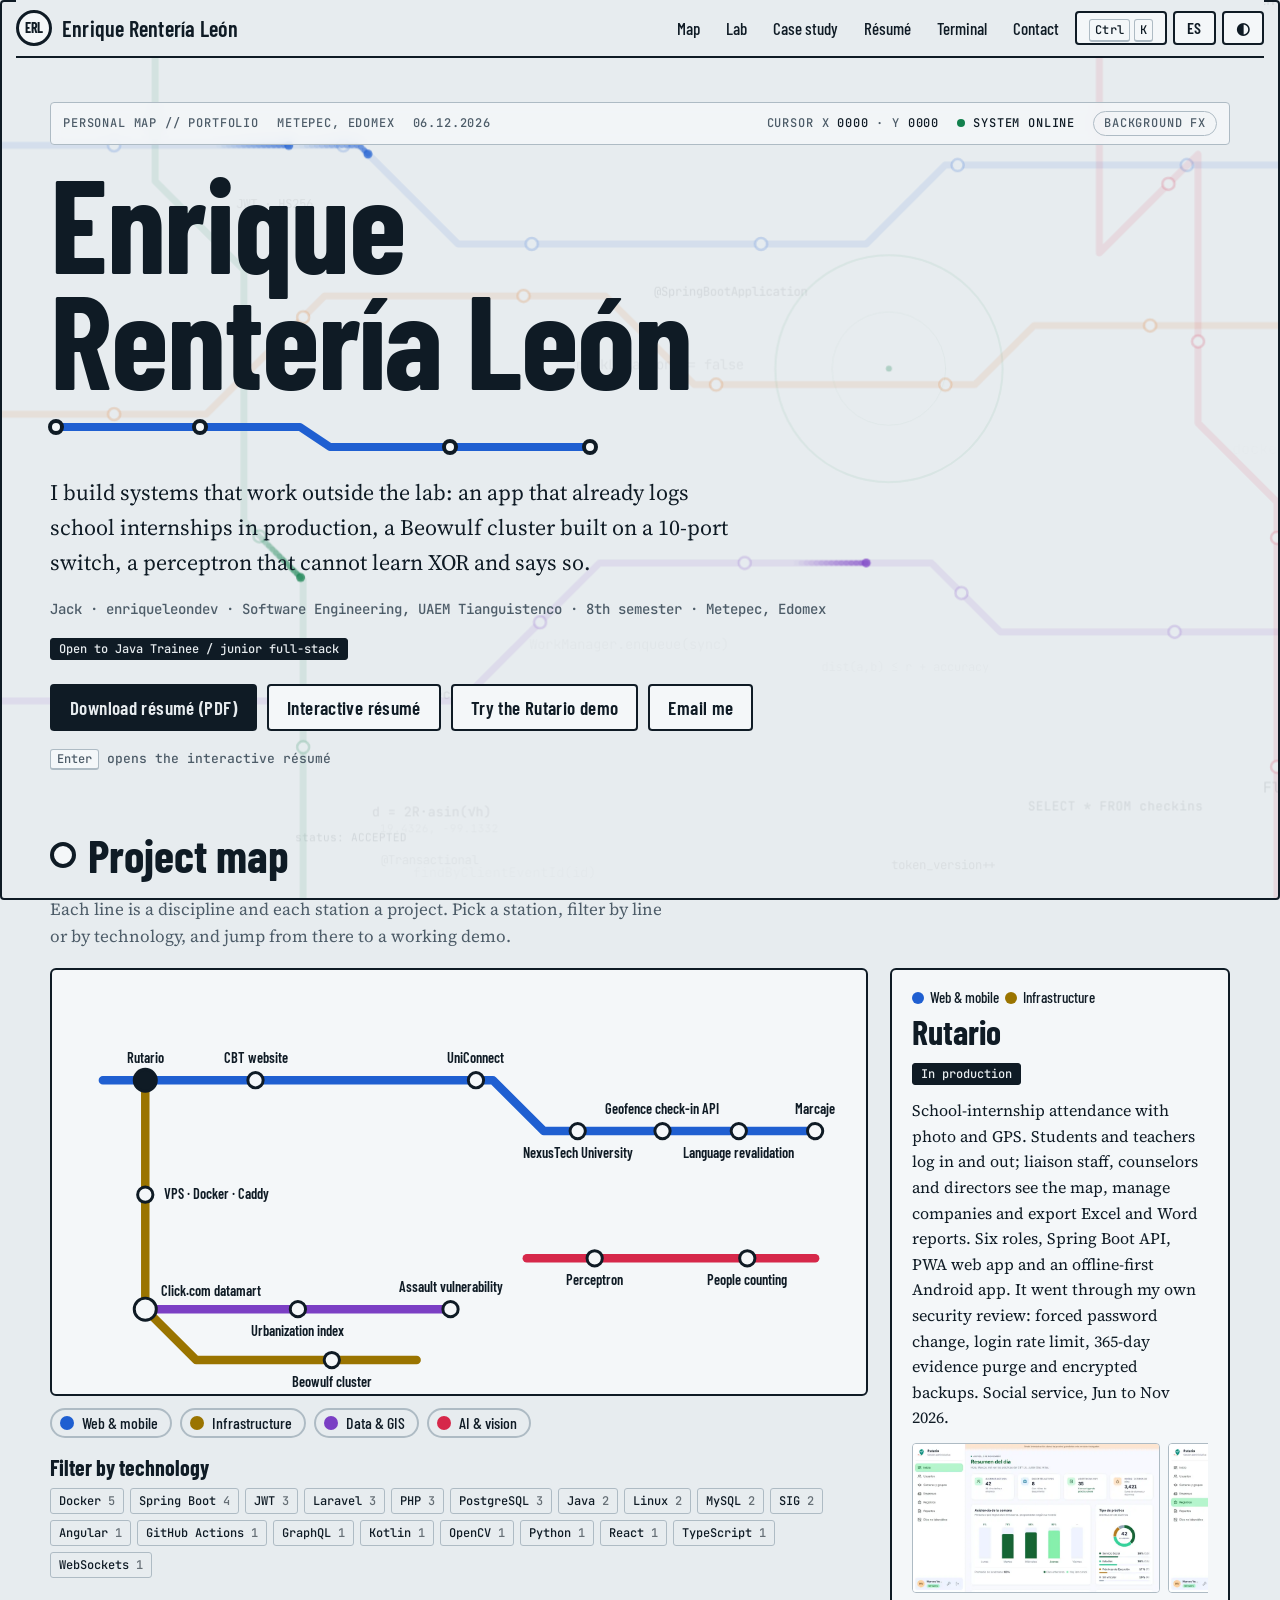
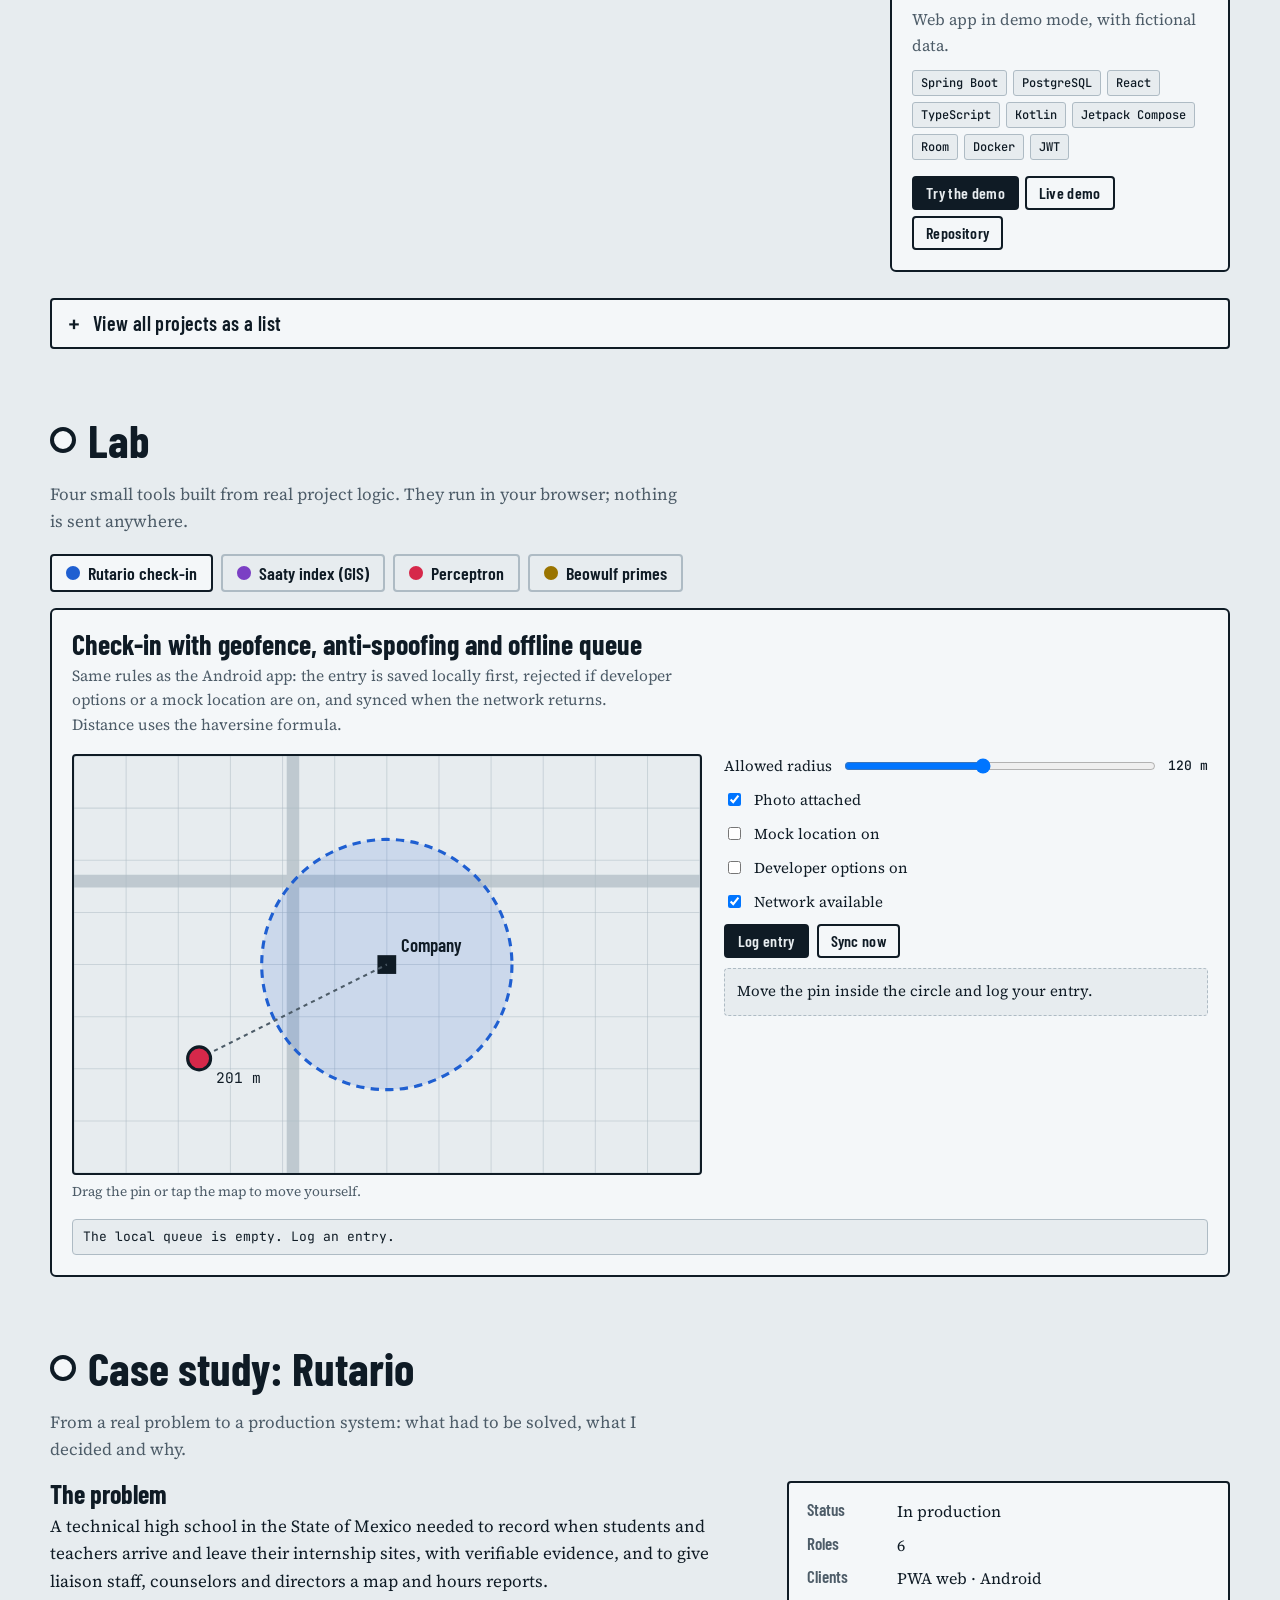
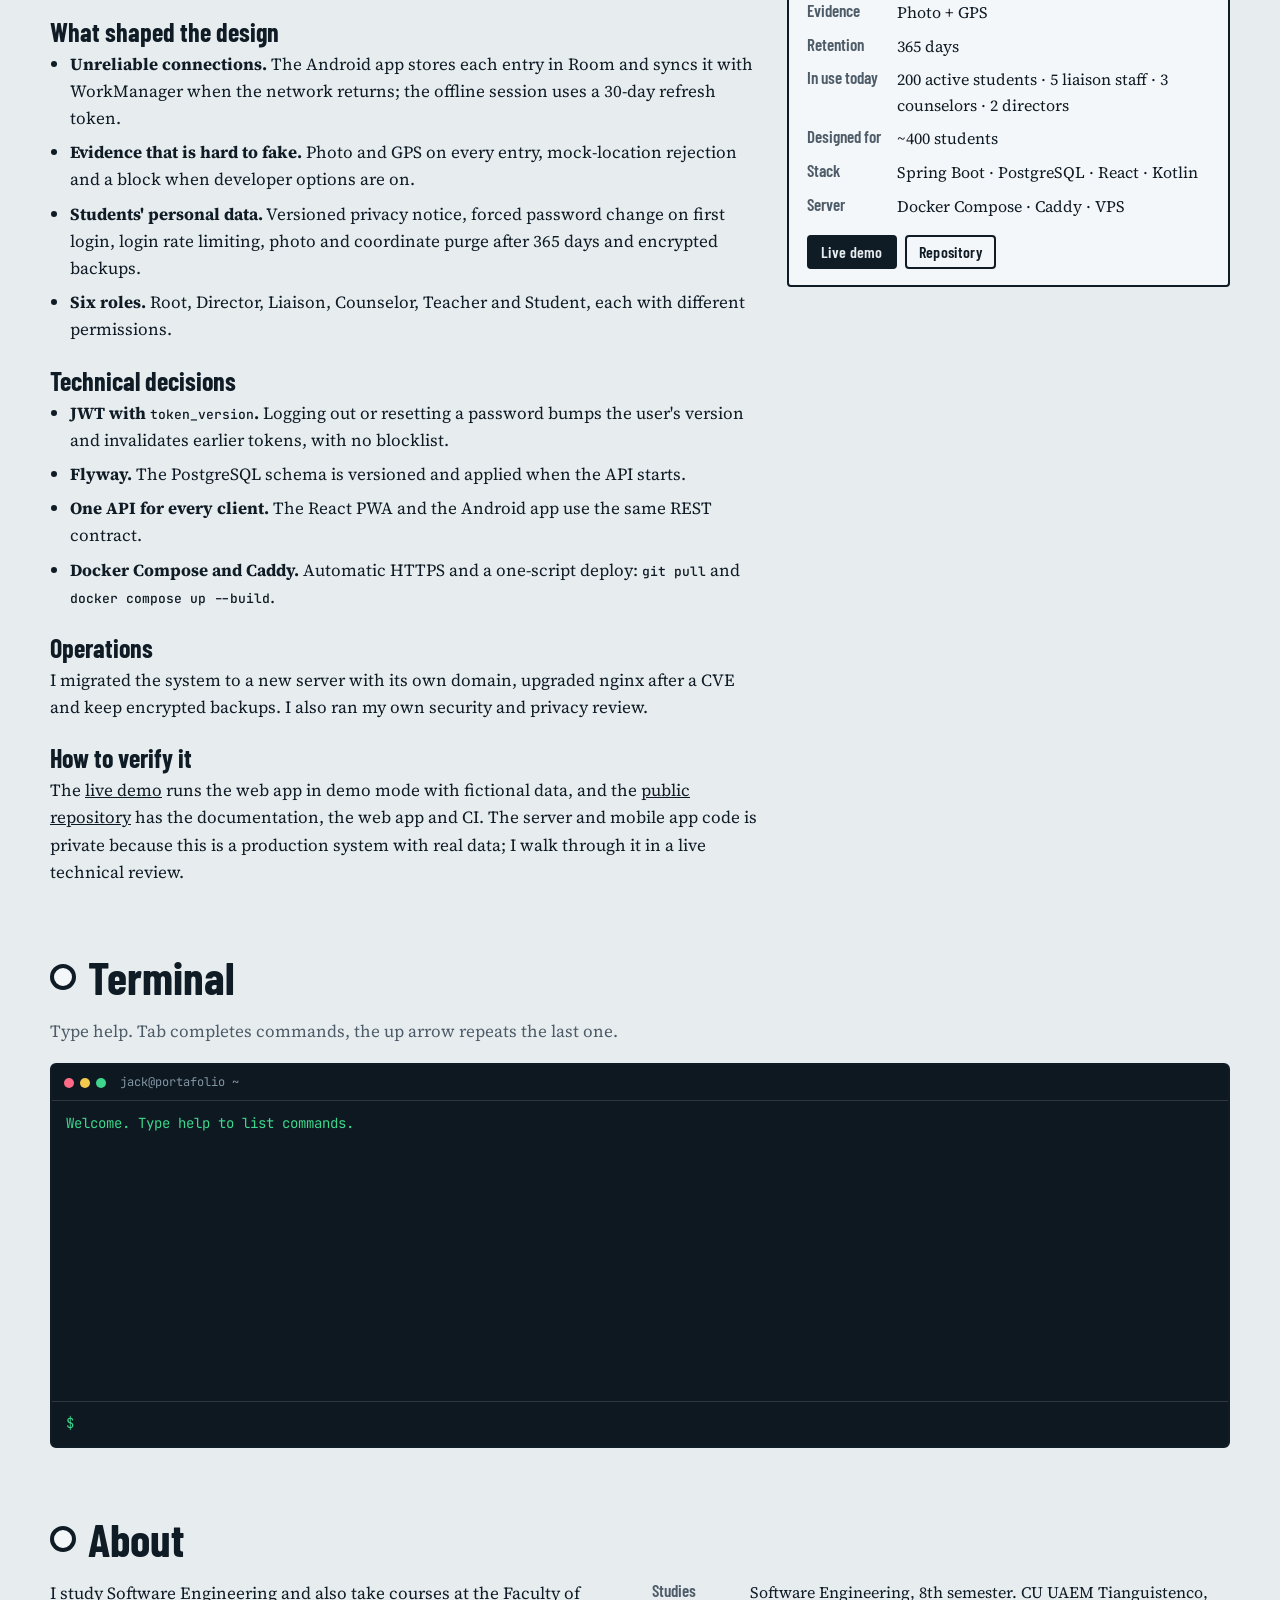
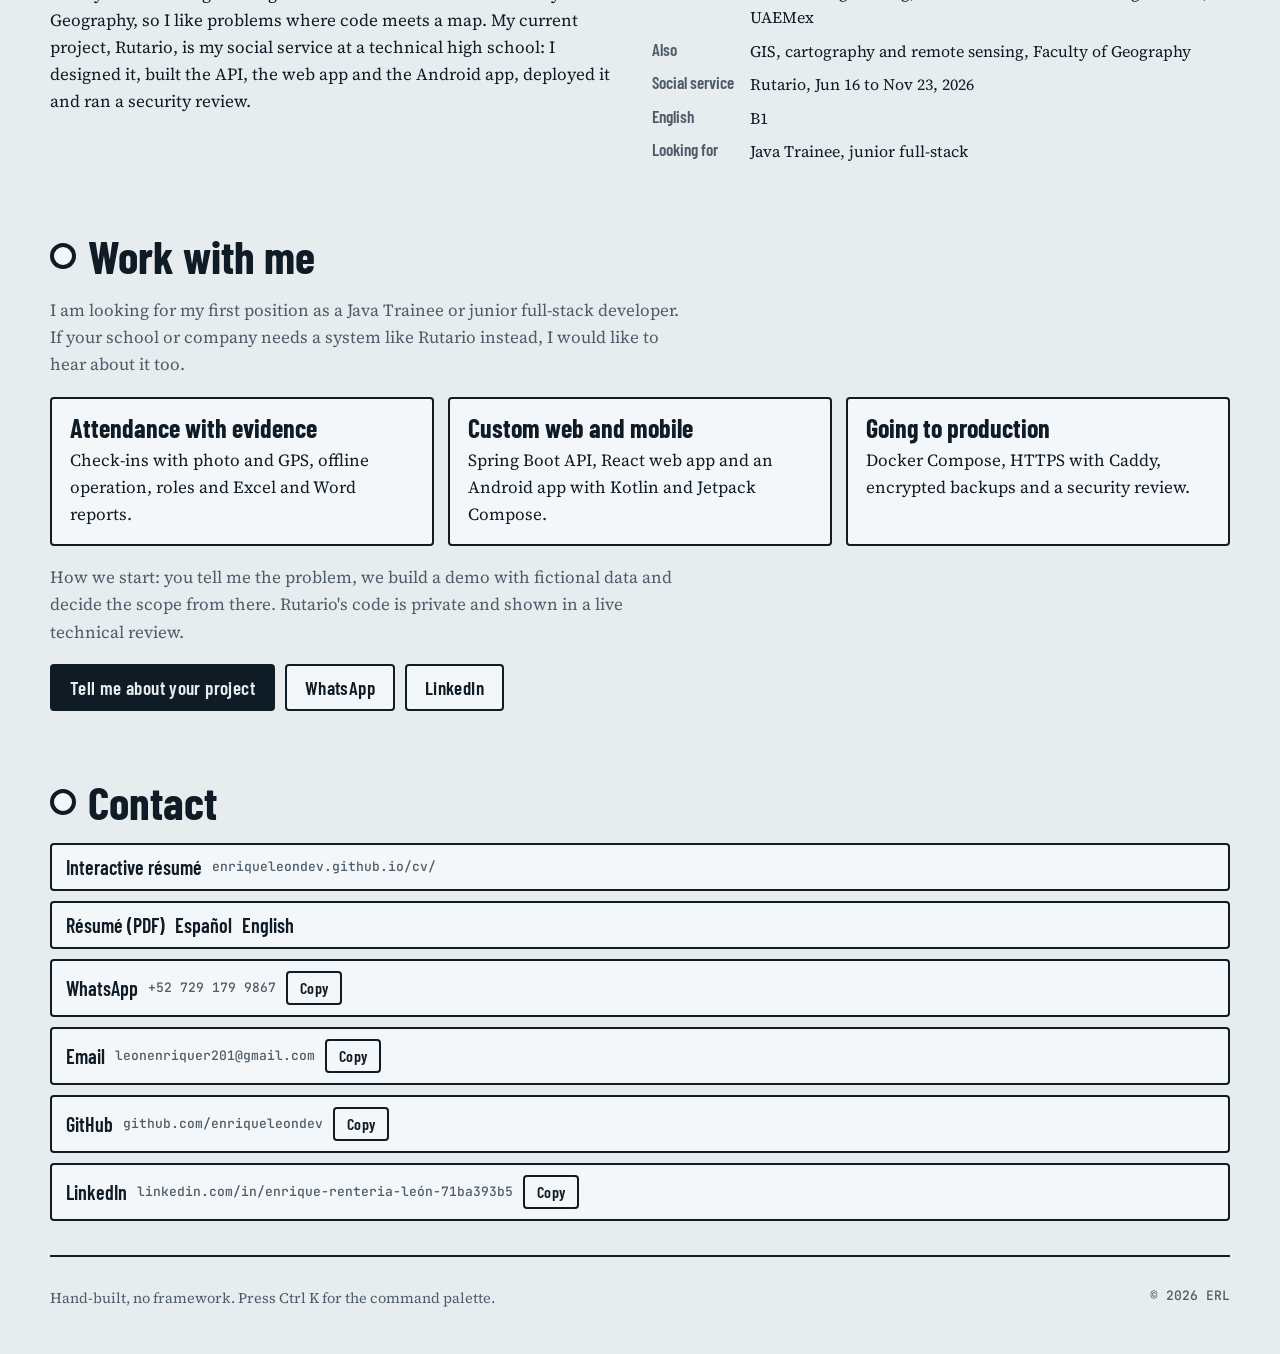
==== commit eba13d5e: "Quita JUnit 5 del filtro de tecnologías Co-Authored-By: Claude Sonnet 5.5 <noreply@anthropic.com> Cl" ====
--- a/index.html
+++ b/index.html
@@ -681,7 +681,7 @@
   $('#legend').innerHTML=LINES.map(L=>`<button class="lg" data-line="${L.id}" aria-pressed="${lineF===L.id}"><i style="background:var(--l-${L.id})"></i>${T(L.es,L.en)}</button>`).join('');
 }
 // Etiquetas que se muestran en el filtro (las demás siguen visibles en el detalle de cada estación)
-const SHOW=new Set(['Java','Spring Boot','JWT','WebSockets','Docker','PostgreSQL','MySQL','React','TypeScript','Angular','Kotlin','Laravel','PHP','GraphQL','Linux','GitHub Actions','JUnit 5','Python','OpenCV','Unity','SIG']);
+const SHOW=new Set(['Java','Spring Boot','JWT','WebSockets','Docker','PostgreSQL','MySQL','React','TypeScript','Angular','Kotlin','Laravel','PHP','GraphQL','Linux','GitHub Actions','Python','OpenCV','Unity','SIG']);
 function renderSkills(){
   const c={}; ST.forEach(s=>s.k.forEach(k=>{ if(SHOW.has(k)) c[k]=(c[k]||0)+1 }));
   const tags=Object.keys(c).sort((a,b)=>c[b]-c[a]||a.localeCompare(b));
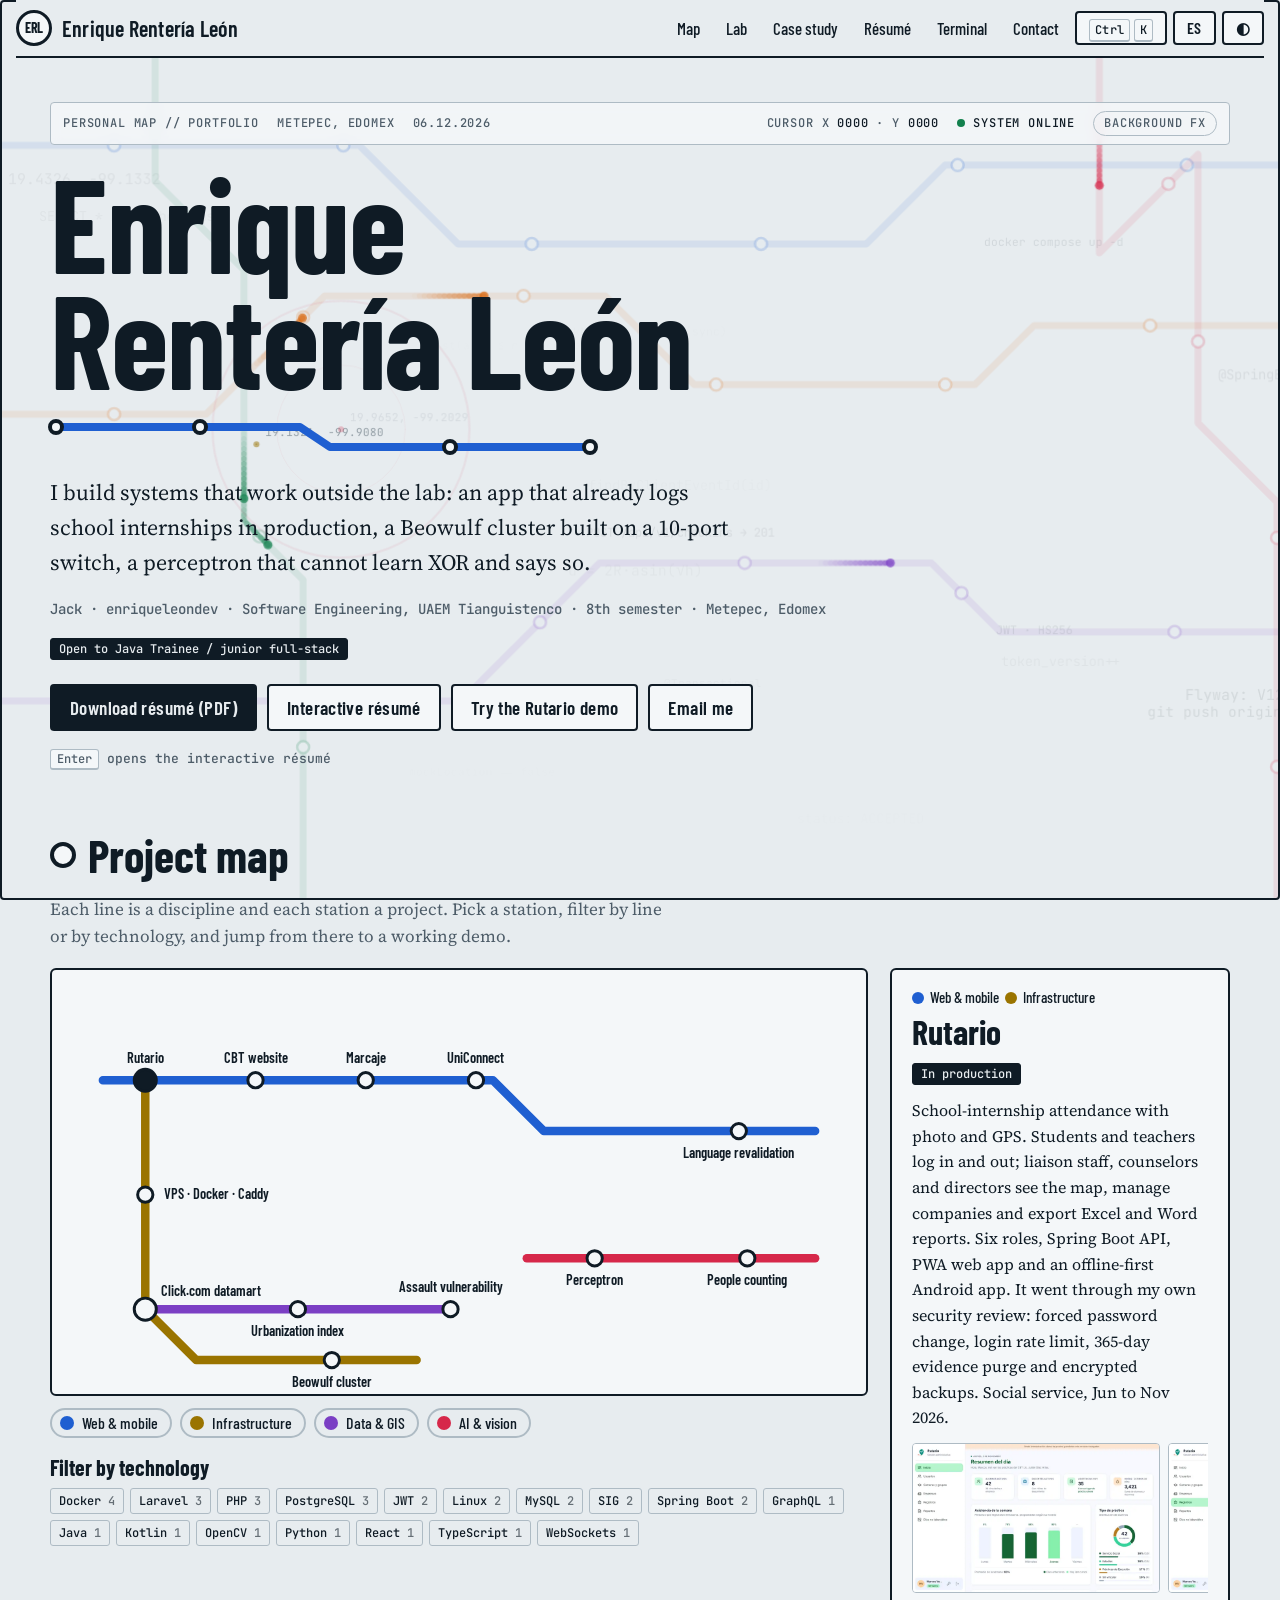
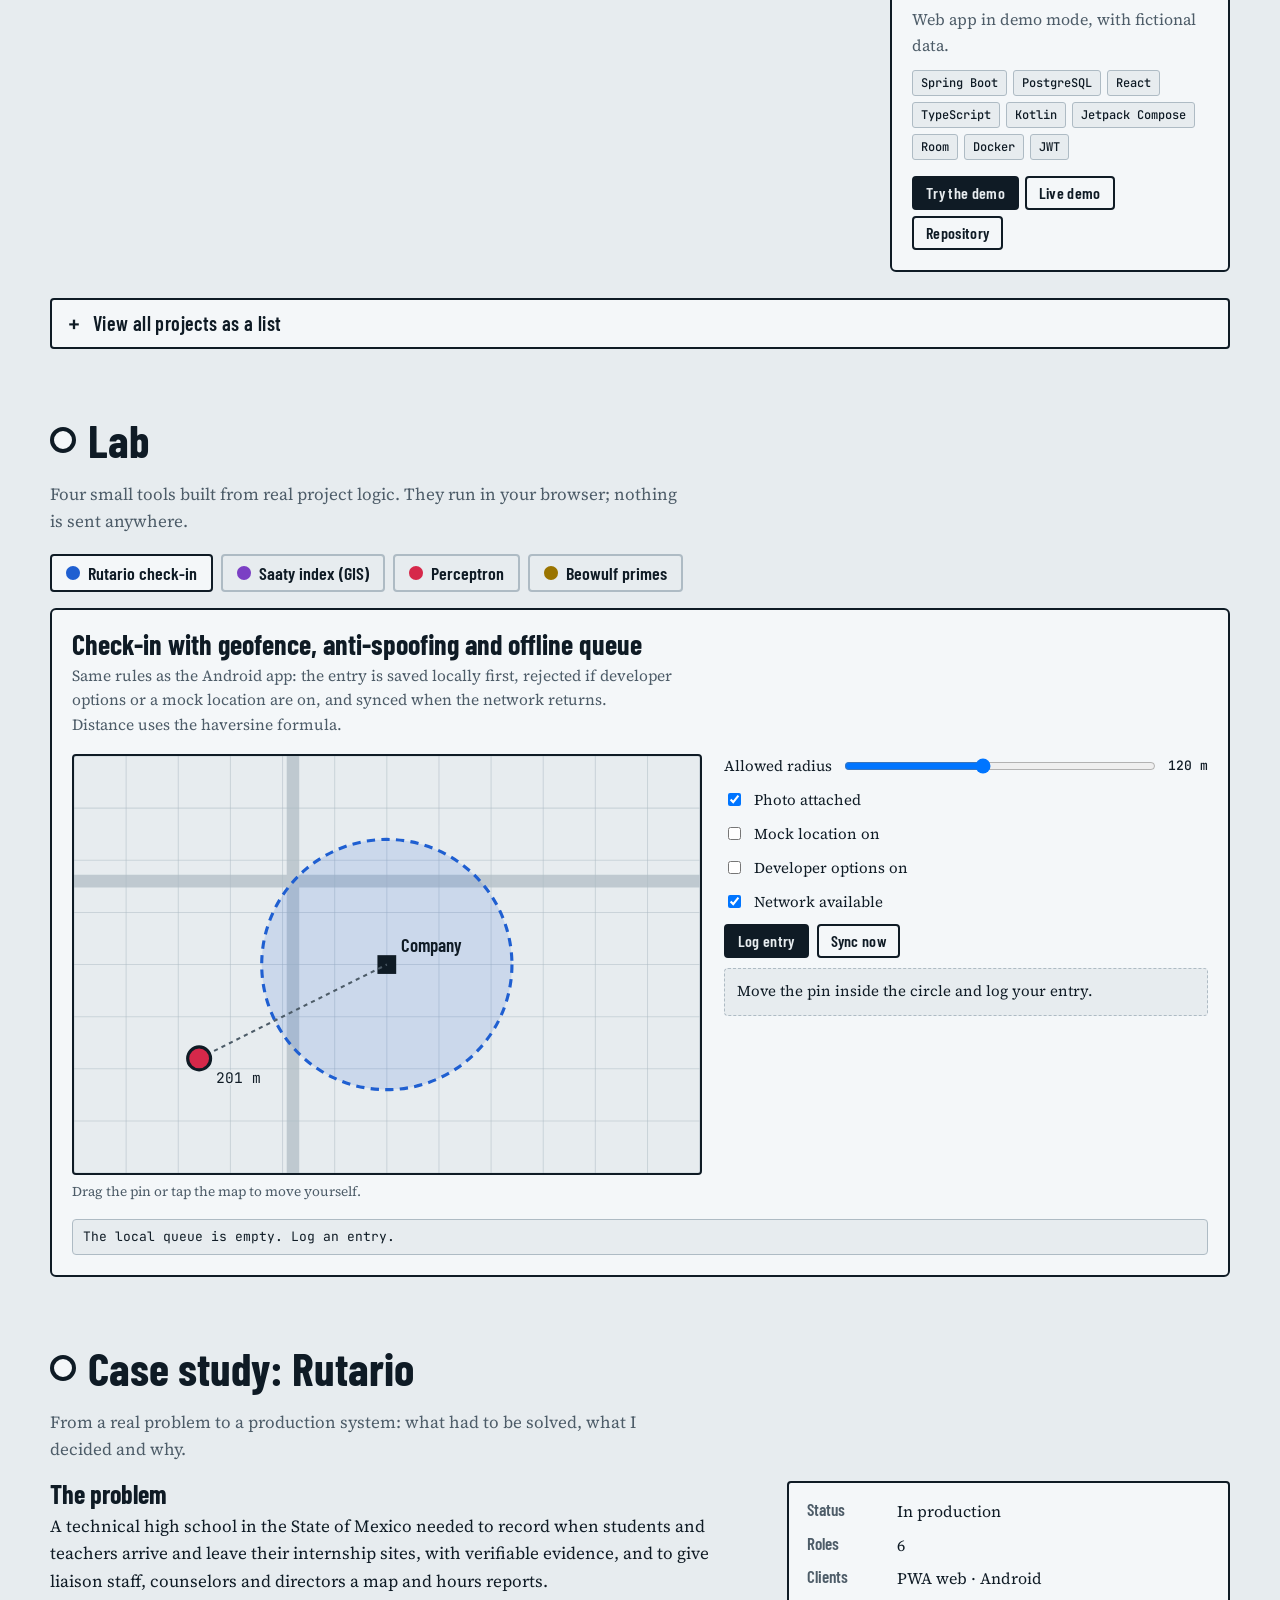
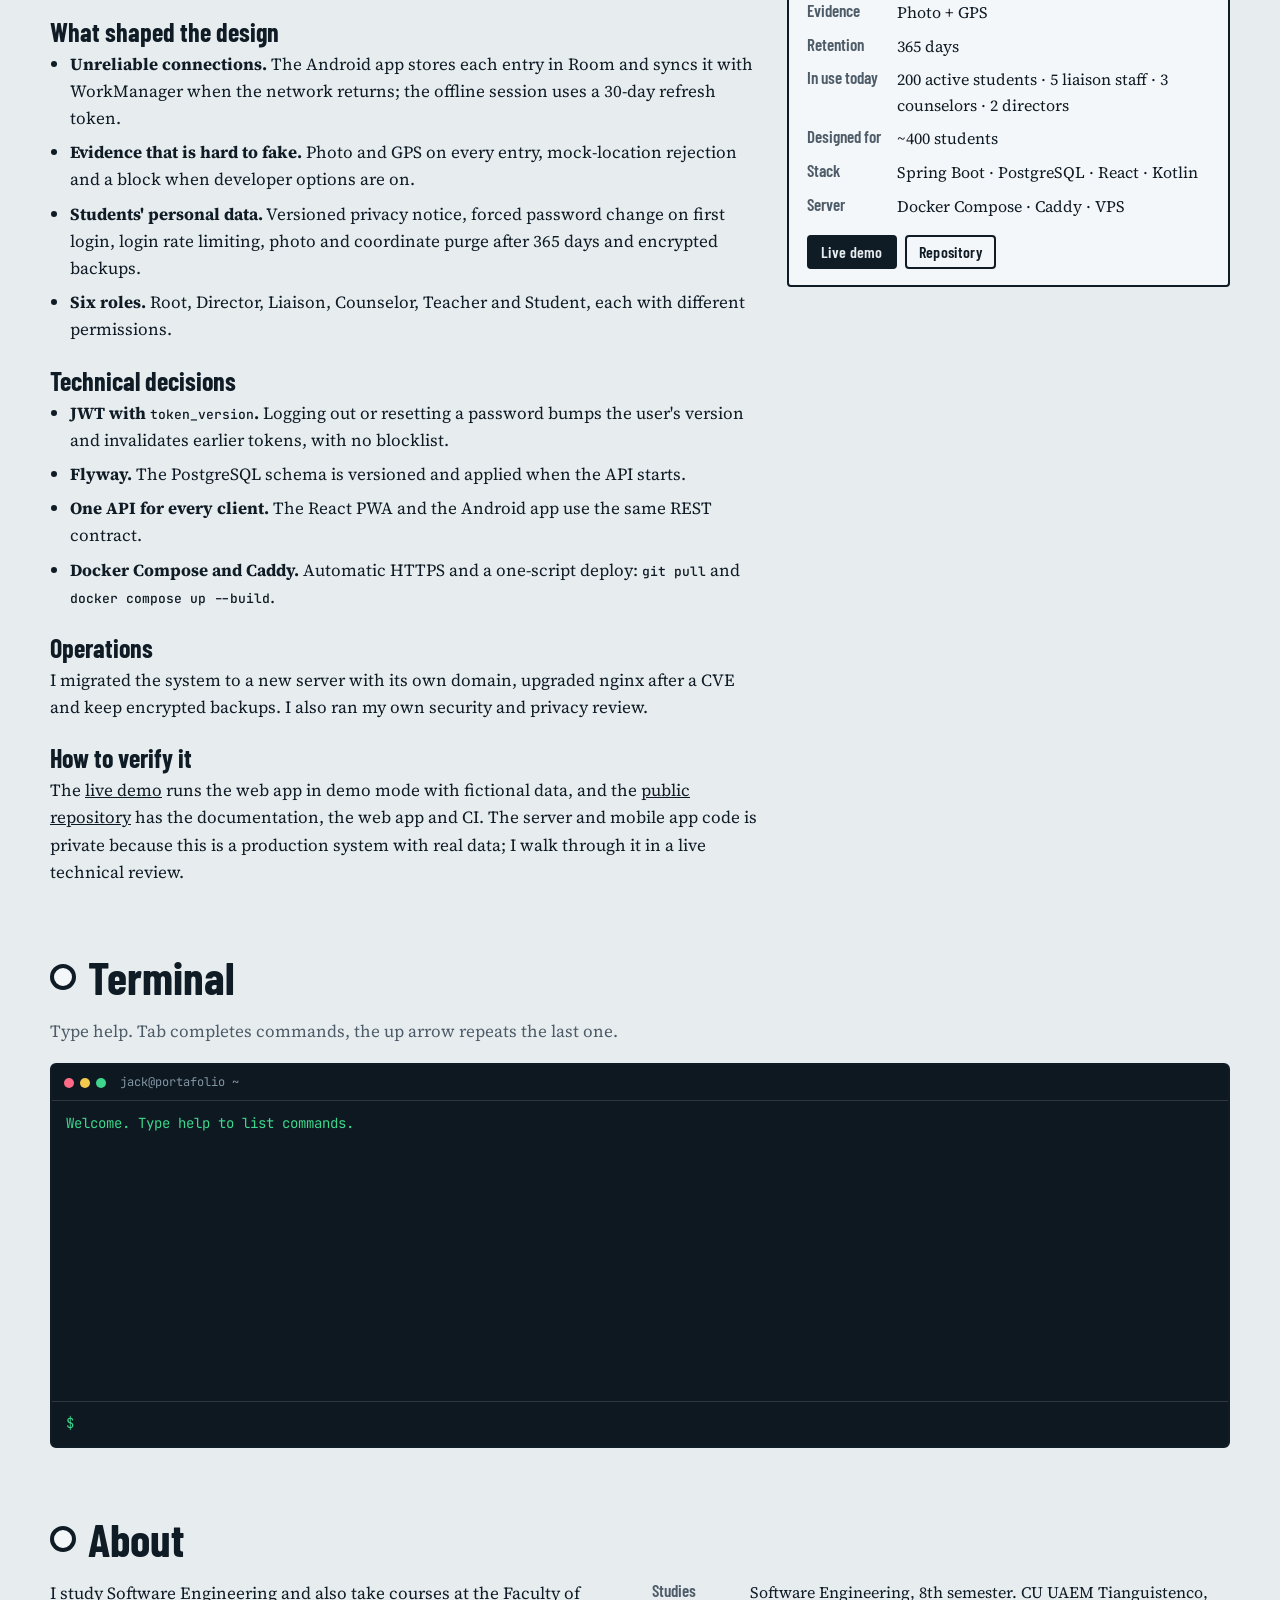
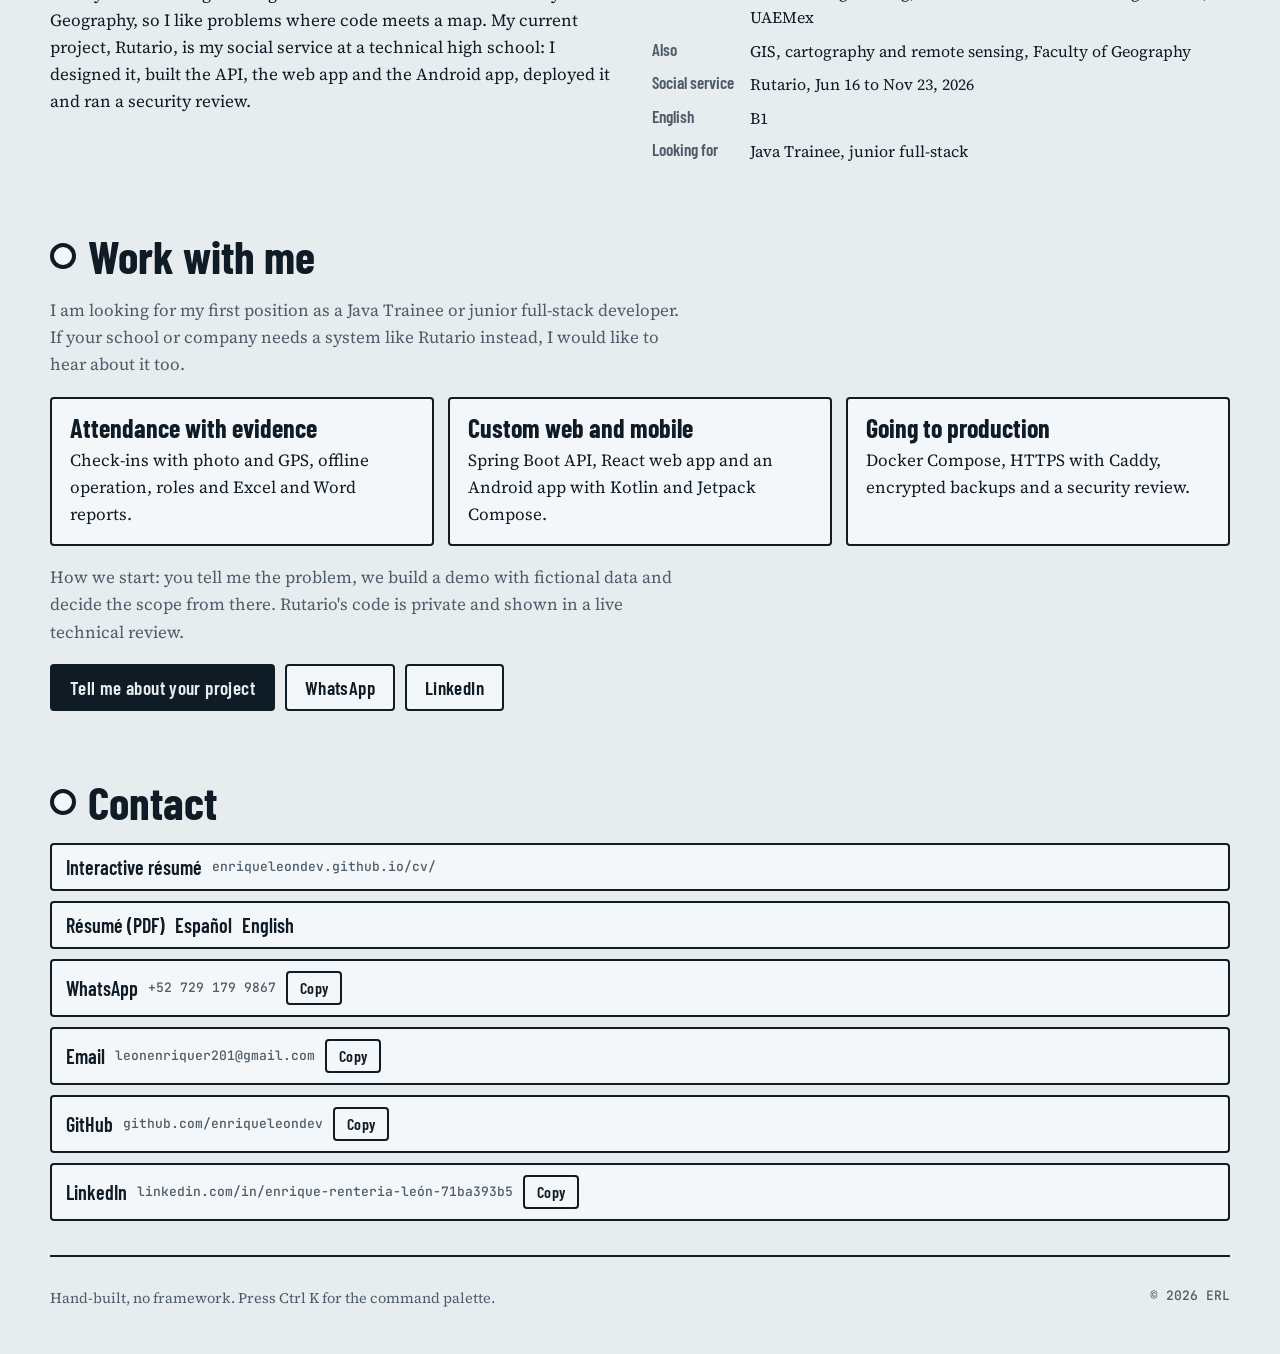
==== commit e05355ed: "Quita NexusTech University y API de check-in con geocerca; Marcaje junto a Sitio web CBT Co-Authored" ====
--- a/index.html
+++ b/index.html
@@ -315,19 +315,6 @@
         <p class="pst" data-en="Course project">Proyecto académico</p>
         <p data-en="LinkedIn-style social platform in Java and Spring: JWT auth, real-time messages over WebSockets, images on Cloudinary and email through SendGrid.">Red social estilo LinkedIn con Java y Spring: autenticación JWT, mensajes en tiempo real por WebSockets, imágenes en Cloudinary y correos con SendGrid.</p>
         <p class="pk">Java · Spring Boot · JWT · WebSockets · Cloudinary</p>
-      </article>
-      <article class="pitem" id="p-nexus">
-        <h3 data-en="NexusTech University">NexusTech University</h3>
-        <p class="pst" data-en="Course project">Proyecto académico</p>
-        <p data-en="Course specialization platform with Spring Boot and Angular. I integrated Cloudinary for images, video upload and Thymeleaf email templates.">Plataforma de especialización en cursos con Spring Boot y Angular. Integré Cloudinary para imágenes, subida de video y correos con plantillas Thymeleaf.</p>
-        <p class="pk">Spring Boot · Angular · JWT · Cloudinary · Thymeleaf</p>
-      </article>
-      <article class="pitem" id="p-geofence">
-        <h3 data-en="Geofence check-in API">API de check-in con geocerca</h3>
-        <p class="pst" data-en="Open source">Código abierto</p>
-        <p data-en="Original Spring Boot service that decides whether a phone check-in can be trusted: haversine geofence, GPS accuracy, mock location and the age of an offline-queued record. Idempotent API so an offline queue can retry without duplicates. Framework-free domain, unit and API tests, CI and Docker.">Servicio original en Spring Boot que decide si un registro de asistencia desde el celular es confiable: geocerca con haversine, precisión del GPS, ubicación simulada y antigüedad del registro offline. API idempotente para que una cola offline reintente sin duplicar. Dominio sin framework, pruebas unitarias y de API, CI y Docker.</p>
-        <p class="pk">Java · Spring Boot · JUnit 5 · GitHub Actions · Docker</p>
-        <p class="plk"><a href="https://github.com/enriqueleondev/geofence-checkin-service" target="_blank" rel="noopener" data-en="Repository">Repositorio</a></p>
       </article>
       <article class="pitem" id="p-reval">
         <h3 data-en="Language revalidation">Revalidación de lenguas</h3>
@@ -610,19 +597,11 @@
   k:['Java','Spring Boot','JWT','WebSockets','Cloudinary'],
   es:'Red social estilo LinkedIn con Java y Spring: autenticación JWT, mensajes en tiempo real por WebSockets, imágenes en Cloudinary y correos con SendGrid.',
   en:'LinkedIn-style social platform in Java and Spring: JWT auth, real-time messages over WebSockets, images on Cloudinary and email through SendGrid.'},
- {id:'nexus',n:'NexusTech University',l:['web'],x:620,y:190,lp:'d',s:'acad',
-  k:['Spring Boot','Angular','JWT','Cloudinary','Thymeleaf'],
-  es:'Plataforma de especialización en cursos con Spring Boot y Angular. Integré Cloudinary para imágenes, subida de video y correos con plantillas Thymeleaf.',
-  en:'Course specialization platform with Spring Boot and Angular. I integrated Cloudinary for images, video upload and Thymeleaf email templates.'},
- {id:'geofence',n:T('API de check-in con geocerca','Geofence check-in API'),l:['web'],x:720,y:190,lp:'u',s:'oss',repo:'https://github.com/enriqueleondev/geofence-checkin-service',
-  k:['Java','Spring Boot','JUnit 5','GitHub Actions','Docker'],
-  es:'Servicio original en Spring Boot que decide si un registro de asistencia desde el celular es confiable: geocerca con haversine, precisión del GPS, ubicación simulada y antigüedad del registro offline. API idempotente para que una cola offline reintente sin duplicar. Dominio sin framework, pruebas unitarias y de API, CI y Docker.',
-  en:'Original Spring Boot service that decides whether a phone check-in can be trusted: haversine geofence, GPS accuracy, mock location and the age of an offline-queued record. Idempotent API so an offline queue can retry without duplicates. Framework-free domain, unit and API tests, CI and Docker.'},
  {id:'reval',n:T('Revalidación de lenguas','Language revalidation'),l:['web'],x:810,y:190,lp:'d',s:'dev',
   k:['Laravel','Livewire','MySQL','GraphQL','PHP'],
   es:'Sistema para digitalizar la revalidación de lenguas en la universidad: Laravel 12, Livewire, roles, bandejas por rol, folios de oficios y dictámenes en PDF. Se integra con servicios institucionales de login y consulta de alumnos. En desarrollo.',
   en:'System to digitize language revalidation at the university: Laravel 12, Livewire, roles, role-based inboxes, official-letter folios and PDF rulings. Integrates with institutional login and student-lookup services. In development.'},
- {id:'marcaje',n:'Marcaje',l:['web'],x:900,y:190,lp:'u',s:'dev',demo:'https://enriqueleondev.github.io/marcaje-demo/',repo:'https://github.com/enriqueleondev/marcaje-app',repoLabel:['Código','Code'],demoRepo:'https://github.com/enriqueleondev/marcaje-demo',
+ {id:'marcaje',n:'Marcaje',l:['web'],x:370,y:130,lp:'u',s:'dev',demo:'https://enriqueleondev.github.io/marcaje-demo/',repo:'https://github.com/enriqueleondev/marcaje-app',repoLabel:['Código','Code'],demoRepo:'https://github.com/enriqueleondev/marcaje-demo',
   k:['Laravel','Livewire','MySQL','PHP','PWA','IndexedDB'],
   es:'Sistema de pase de lista para escuelas con credenciales QR y NFC. Los alumnos registran su entrada en un kiosco PWA que funciona sin conexión y el docente pasa lista en una retícula de lugares que muestra la hora de llegada de cada alumno. Credenciales imprimibles, entrada manual con motivo, reportes de asistencia y panel por roles. Pasó una revisión de seguridad propia: CSP con nonce, bloqueo de login y bitácora. En desarrollo; la demo usa datos ficticios.',
   en:'Attendance system for schools with QR and NFC credentials. Students check in at a PWA kiosk that works offline, and teachers take attendance on a seating grid that shows when each student arrived. Printable credentials, manual check-in with a reason, attendance reports and a role-based panel. It went through my own security review: CSP with nonces, login lockout and an audit log. In development; the demo uses fictional data.'},
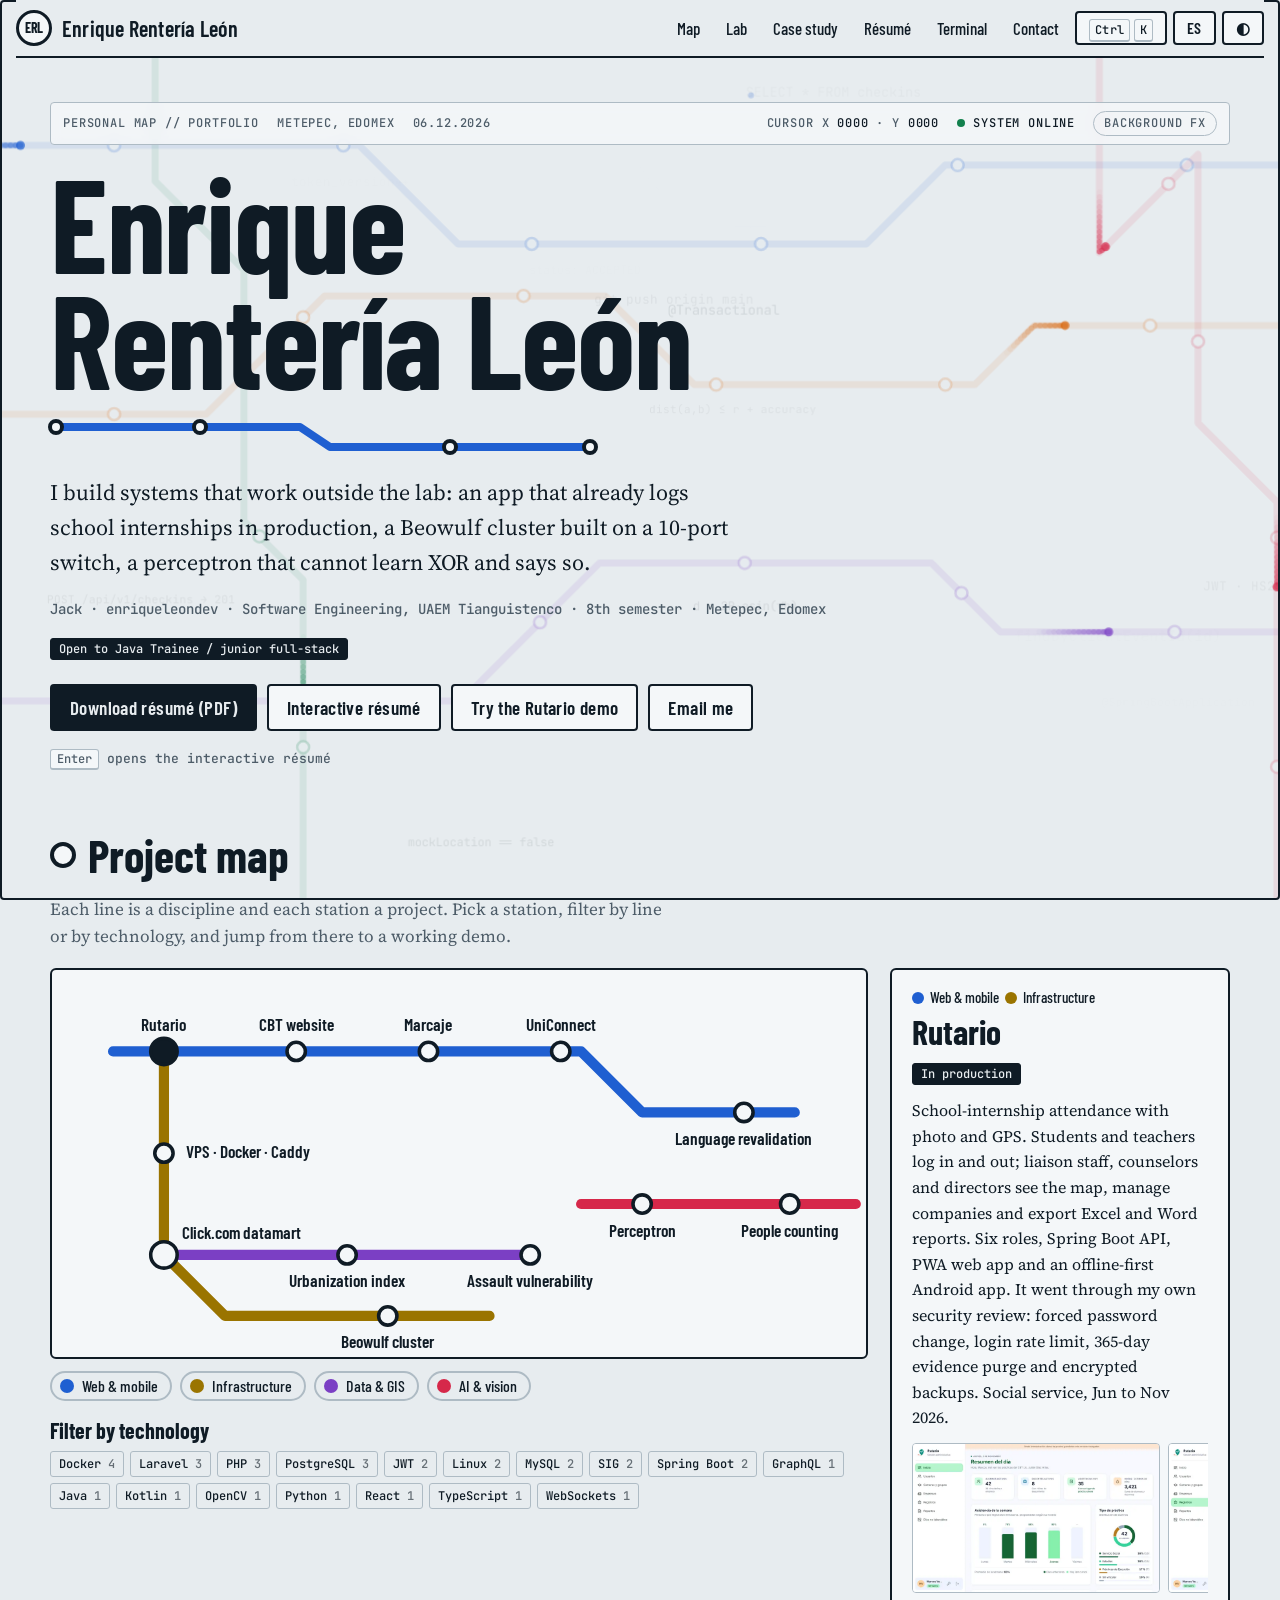
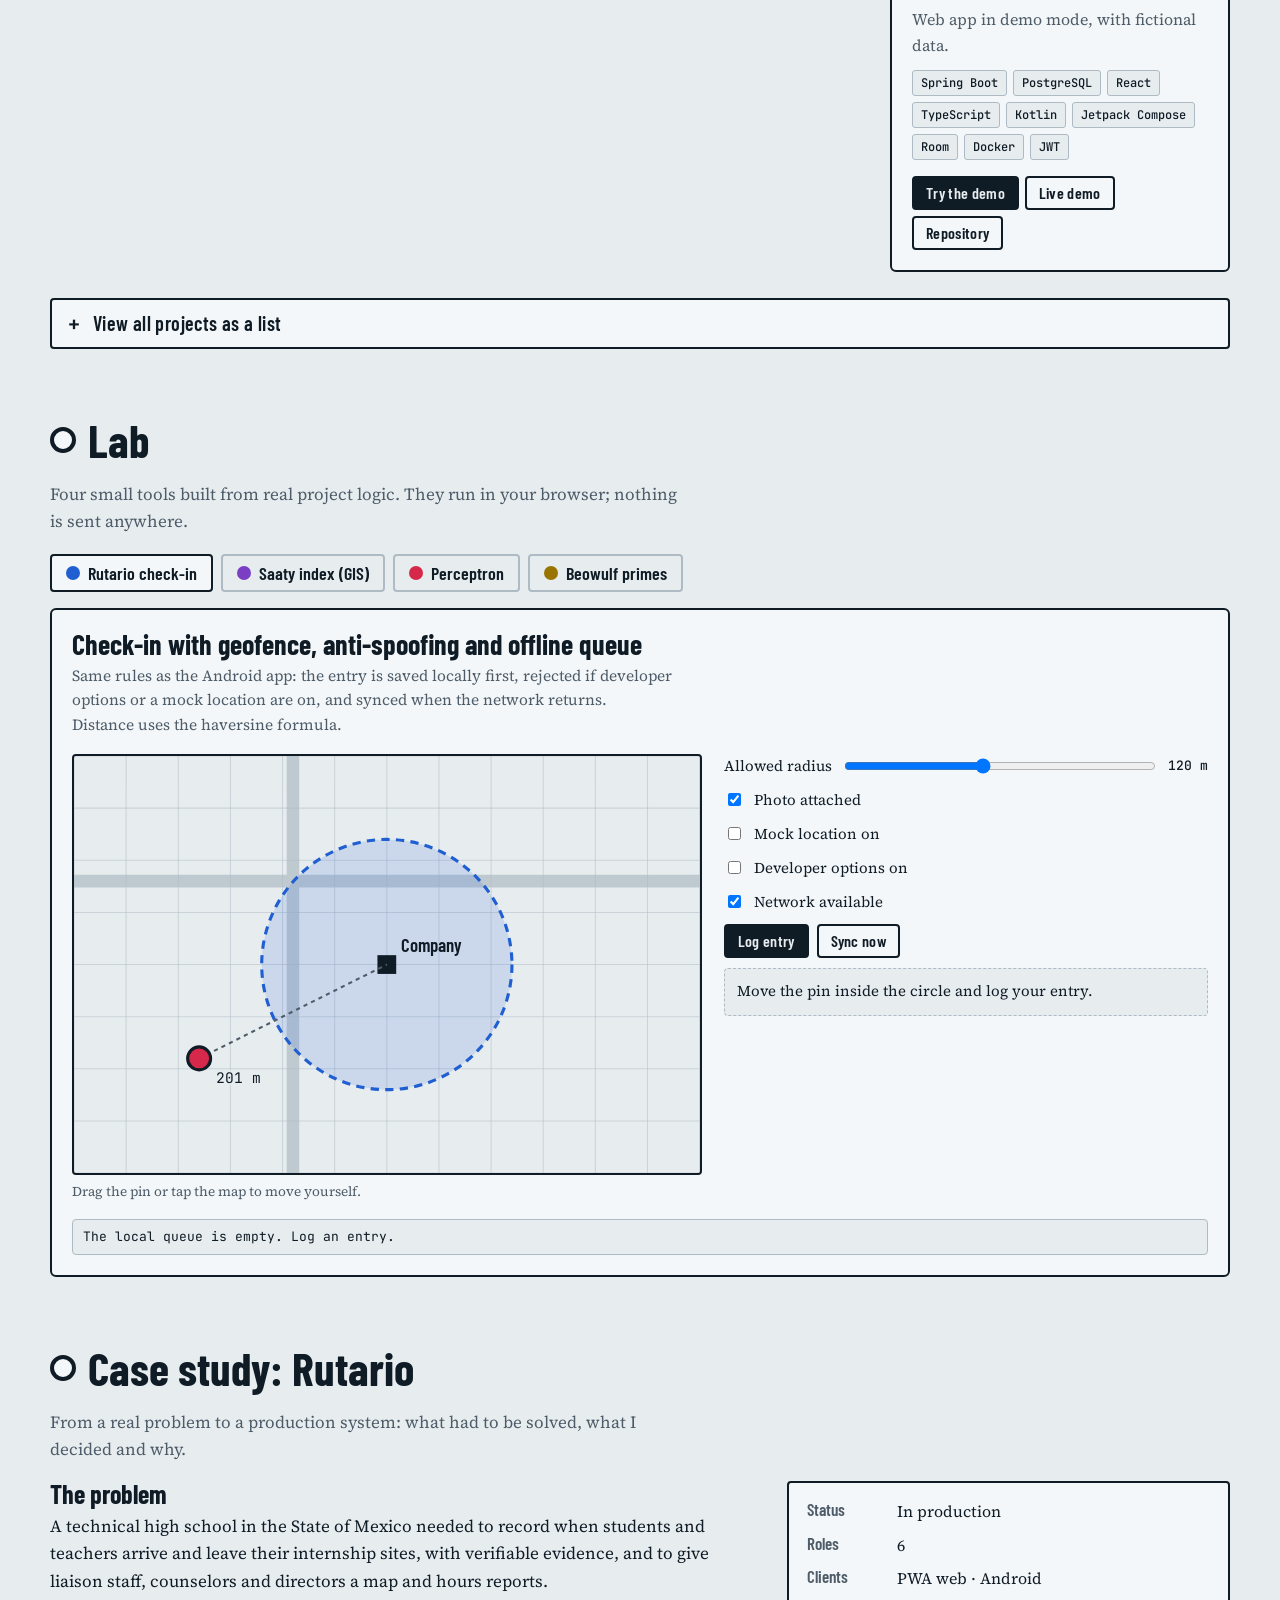
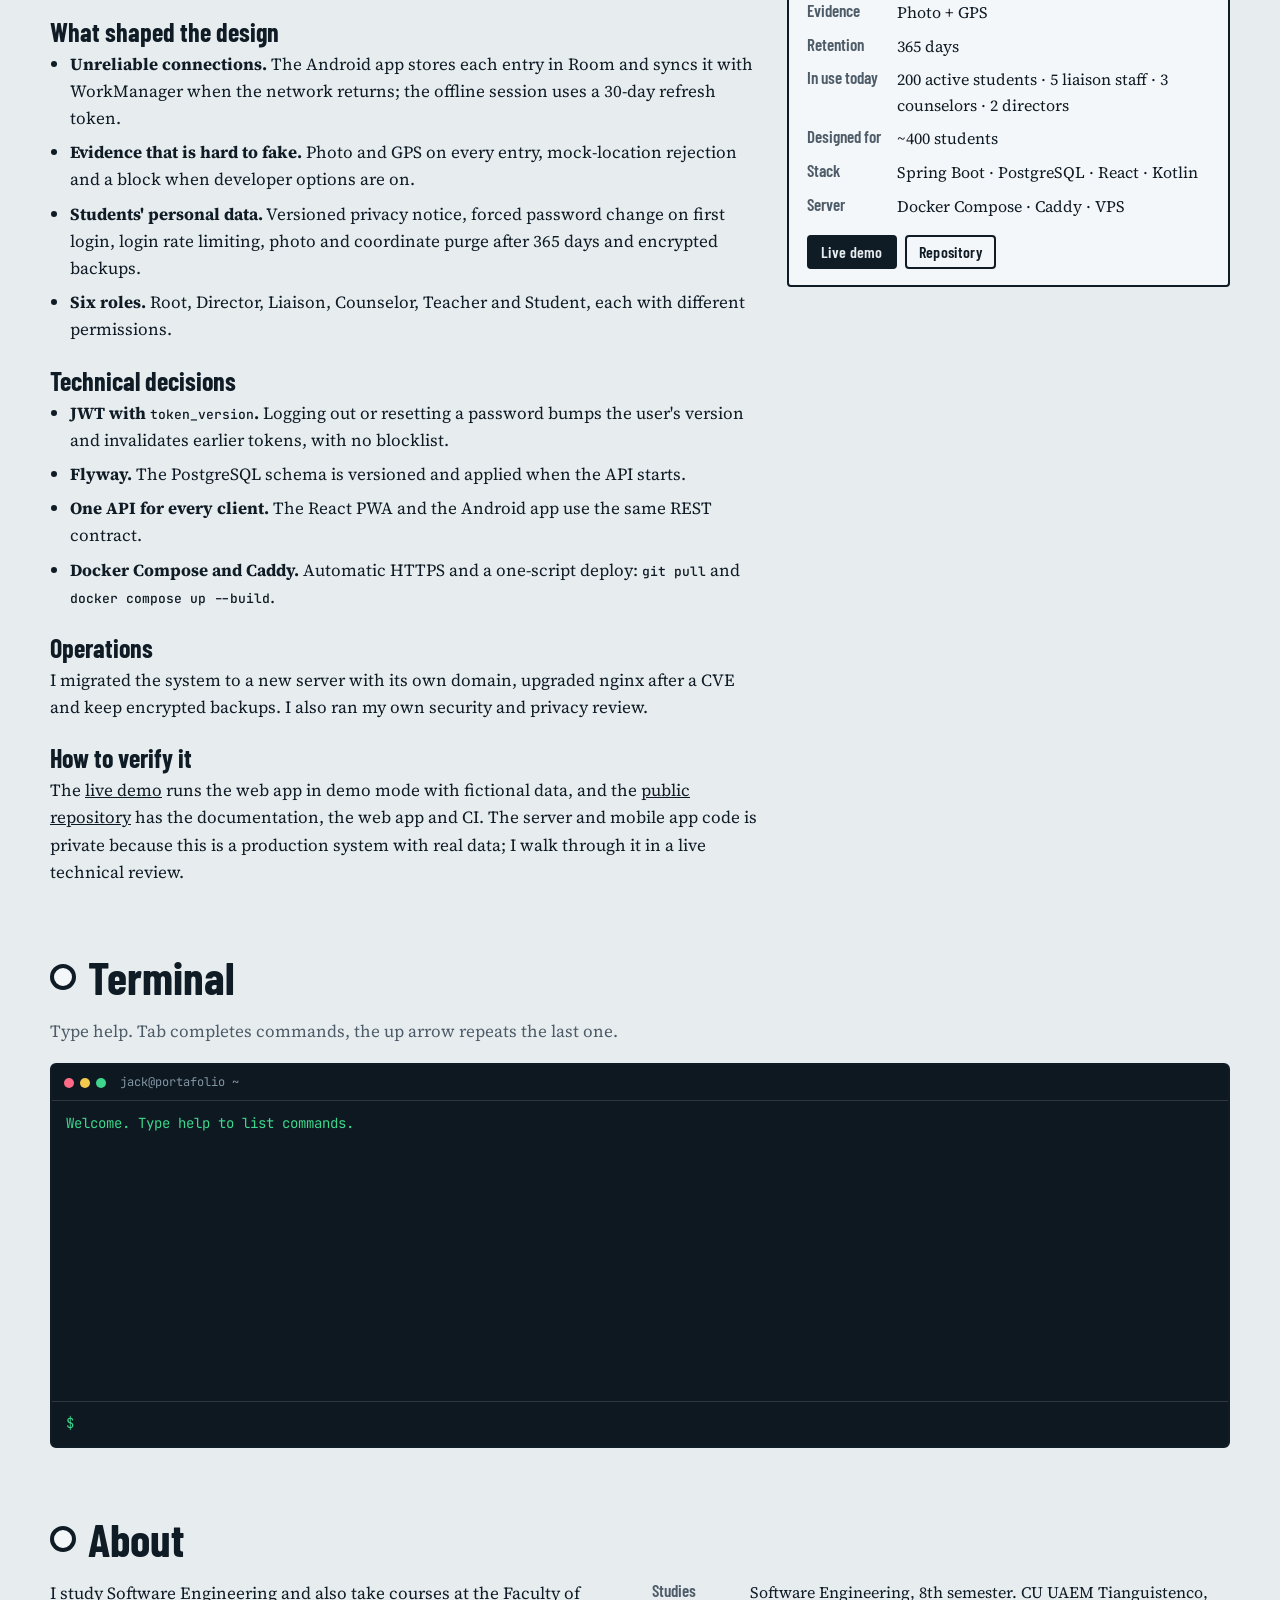
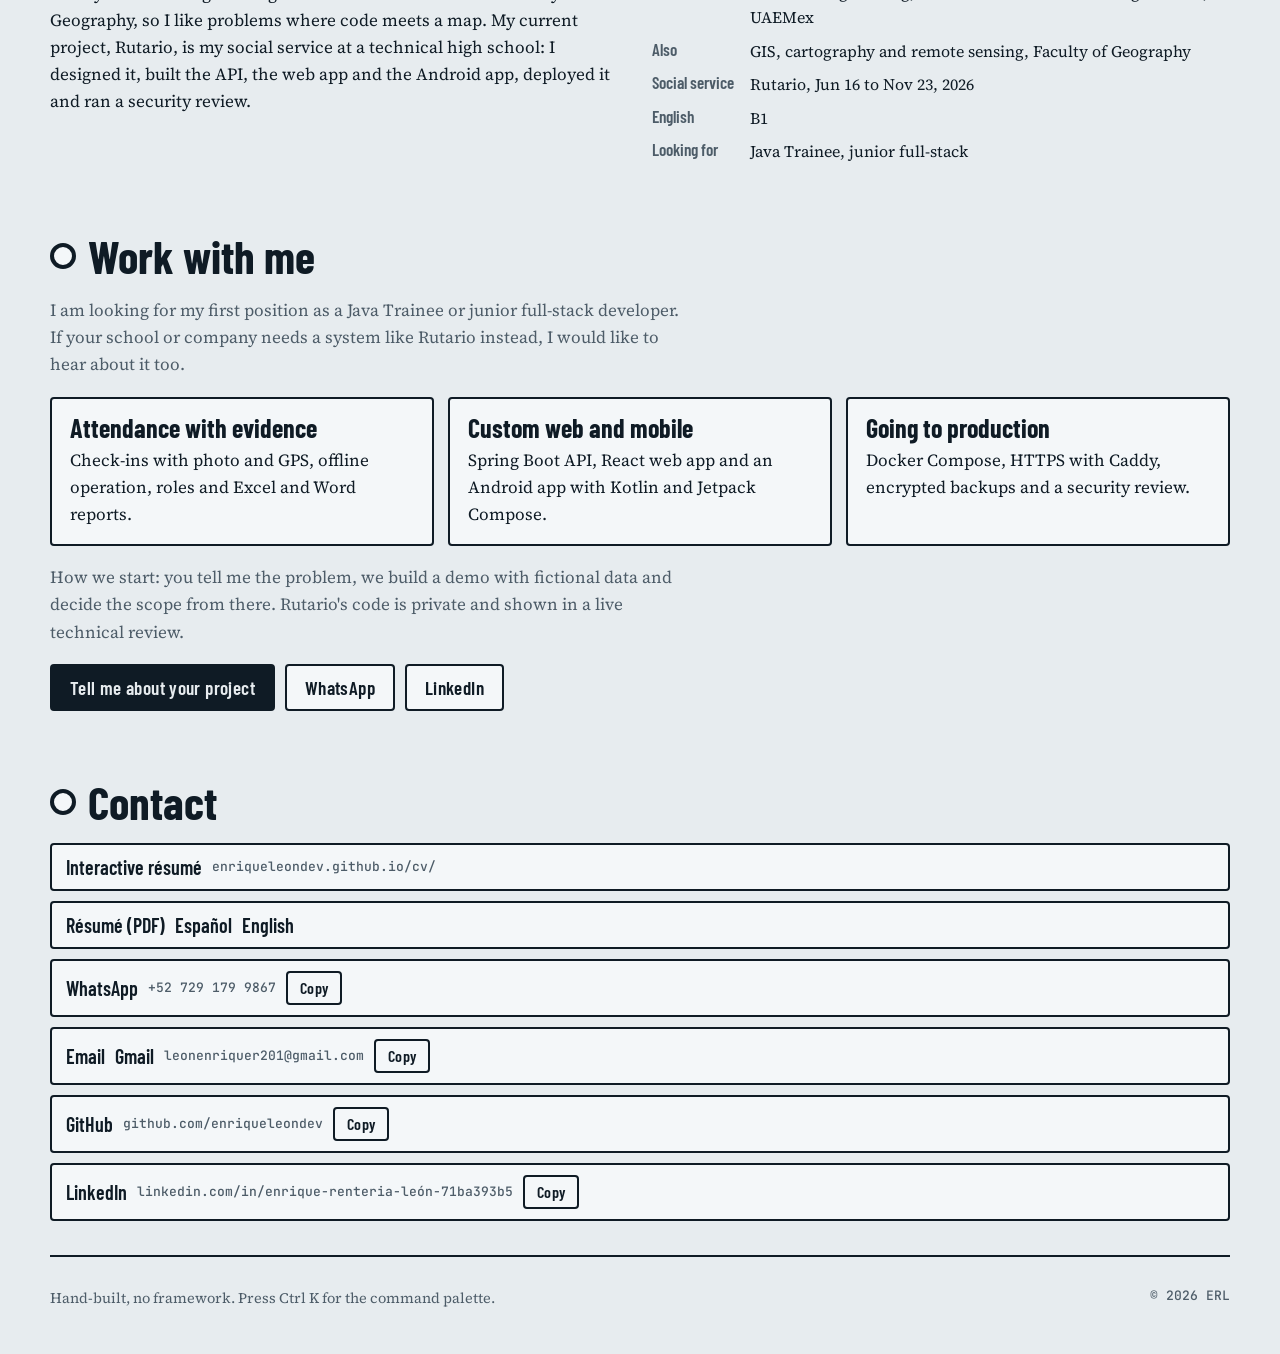
==== commit 0bd21d9f: "Mapa más compacto; CV (web y PDF) sin NexusTech ni API de geocerca; Escríbeme lleva a Contacto + enl" ====
--- a/index.html
+++ b/index.html
@@ -278,7 +278,7 @@
       <a class="btn primary" id="cvLink" href="cv/Enrique-Renteria-Leon-CV-ES.pdf" download data-cv-es="cv/Enrique-Renteria-Leon-CV-ES.pdf" data-cv-en="cv/Enrique-Renteria-Leon-CV-EN.pdf" data-en="Download résumé (PDF)">Descargar CV (PDF)</a>
       <a class="btn" href="cv/" data-en="Interactive résumé">CV interactivo</a>
       <a class="btn" href="https://enriqueleondev.github.io/rutario/" target="_blank" rel="noopener" data-en="Try the Rutario demo">Probar la demo de Rutario</a>
-      <a class="btn" href="mailto:leonenriquer201@gmail.com" data-en="Email me">Escríbeme</a>
+      <a class="btn" href="#contacto" data-en="Email me">Escríbeme</a>
     </div>
     <a class="enter" href="cv/"><kbd>Enter</kbd><span data-en="opens the interactive résumé">abre el CV interactivo</span></a>
   </div>
@@ -288,7 +288,7 @@
     <p class="sub" data-en="Each line is a discipline and each station a project. Pick a station, filter by line or by technology, and jump from there to a working demo.">Cada línea es una disciplina y cada estación un proyecto. Elige una estación, filtra por línea o por tecnología y salta de ahí a una demo que funciona.</p>
     <div class="atlas">
       <div>
-        <div class="mapbox"><svg id="map" viewBox="0 0 960 500" role="group" aria-label="Mapa de líneas y estaciones"></svg></div>
+        <div class="mapbox"><svg id="map" viewBox="0 0 800 380" role="group" aria-label="Mapa de líneas y estaciones"></svg></div>
         <div class="legend" id="legend"></div>
         <div class="skills"><h3 data-en="Filter by technology">Filtra por tecnología</h3><div class="row" id="skills"></div></div>
       </div>
@@ -552,7 +552,7 @@
       <div class="linkrow"><a href="cv/" data-en="Interactive résumé">CV interactivo</a><span class="mono">enriqueleondev.github.io/cv/</span></div>
       <div class="linkrow"><span class="lbl" data-en="Résumé (PDF)">CV (PDF)</span><a href="cv/Enrique-Renteria-Leon-CV-ES.pdf" download>Español</a><a href="cv/Enrique-Renteria-Leon-CV-EN.pdf" download>English</a></div>
       <div class="linkrow"><a href="https://wa.me/527291799867" target="_blank" rel="noopener">WhatsApp</a><span class="mono">+52 729 179 9867</span><button class="btn" data-copy="+52 729 179 9867" data-en="Copy">Copiar</button></div>
-      <div class="linkrow"><a href="mailto:leonenriquer201@gmail.com" data-en="Email">Correo</a><span class="mono">leonenriquer201@gmail.com</span><button class="btn" data-copy="leonenriquer201@gmail.com" data-en="Copy">Copiar</button></div>
+      <div class="linkrow"><a href="mailto:leonenriquer201@gmail.com" data-en="Email">Correo</a><a href="https://mail.google.com/mail/?view=cm&to=leonenriquer201@gmail.com&su=Hola%20Enrique" target="_blank" rel="noopener">Gmail</a><span class="mono">leonenriquer201@gmail.com</span><button class="btn" data-copy="leonenriquer201@gmail.com" data-en="Copy">Copiar</button></div>
       <div class="linkrow"><a href="https://github.com/enriqueleondev" target="_blank" rel="noopener">GitHub</a><span class="mono">github.com/enriqueleondev</span><button class="btn" data-copy="https://github.com/enriqueleondev" data-en="Copy">Copiar</button></div>
       <div class="linkrow"><a href="https://www.linkedin.com/in/enrique-renteria-le%C3%B3n-71ba393b5" target="_blank" rel="noopener">LinkedIn</a><span class="mono">linkedin.com/in/enrique-renteria-león-71ba393b5</span><button class="btn" data-copy="https://www.linkedin.com/in/enrique-renteria-le%C3%B3n-71ba393b5" data-en="Copy">Copiar</button></div>
     </div>
@@ -579,57 +579,57 @@
 const SHOTS=[{"src": "[data-uri]", "alt": "Resumen del directivo en la webapp"}, {"src": "[data-uri]", "alt": "Registros con foto, lugar y origen"}, {"src": "[data-uri]", "alt": "Portal del alumno en móvil"}];
 
 const LINES=[
- {id:'web',es:'Web y móvil',en:'Web & mobile',d:'M60 130 H520 L580 190 H900'},
- {id:'infra',es:'Infraestructura',en:'Infrastructure',d:'M110 130 V400 L170 460 H430'},
- {id:'data',es:'Datos y SIG',en:'Data & GIS',d:'M110 400 H470'},
- {id:'ai',es:'IA y visión',en:'AI & vision',d:'M560 340 H900'}
+ {id:'web',es:'Web y móvil',en:'Web & mobile',d:'M60 80 H520 L580 140 H730'},
+ {id:'infra',es:'Infraestructura',en:'Infrastructure',d:'M110 80 V280 L170 340 H430'},
+ {id:'data',es:'Datos y SIG',en:'Data & GIS',d:'M110 280 H470'},
+ {id:'ai',es:'IA y visión',en:'AI & vision',d:'M520 230 H790'}
 ];
 const ST=[
- {id:'rutario',n:'Rutario',l:['web','infra'],x:110,y:130,lp:'u',s:'prod',lab:'checkin',shots:true,demo:'https://enriqueleondev.github.io/rutario/',repo:'https://github.com/enriqueleondev/rutario',
+ {id:'rutario',n:'Rutario',l:['web','infra'],x:110,y:80,lp:'u',s:'prod',lab:'checkin',shots:true,demo:'https://enriqueleondev.github.io/rutario/',repo:'https://github.com/enriqueleondev/rutario',
   k:['Spring Boot','PostgreSQL','React','TypeScript','Kotlin','Jetpack Compose','Room','Docker','JWT'],
   es:'Control de prácticas escolares con foto y GPS. Alumnos y docentes registran entrada y salida; vinculadores, orientadores y directivos ven el mapa, administran empresas y sacan reportes en Excel y Word. Seis roles, API Spring Boot, webapp PWA y app Android offline-first. Tuvo una revisión de seguridad propia: cambio obligatorio de contraseña, límite de intentos, purga de evidencia a 365 días y respaldos cifrados. Servicio social, jun a nov 2026.',
   en:'School-internship attendance with photo and GPS. Students and teachers log in and out; liaison staff, counselors and directors see the map, manage companies and export Excel and Word reports. Six roles, Spring Boot API, PWA web app and an offline-first Android app. It went through my own security review: forced password change, login rate limit, 365-day evidence purge and encrypted backups. Social service, Jun to Nov 2026.'},
- {id:'cbt',n:T('Sitio web CBT','CBT website'),l:['web'],x:240,y:130,lp:'u',s:'prod',
+ {id:'cbt',n:T('Sitio web CBT','CBT website'),l:['web'],x:240,y:80,lp:'u',s:'prod',
   k:['Laravel','Filament','PHP','Docker'],
   es:'Sitio institucional del plantel con Laravel 12 y panel Filament 4, desplegado con Docker en VPS propio. Incluye buzón de quejas y sugerencias, avisos legales y mejoras de accesibilidad.',
   en:'Institutional website for the school, Laravel 12 with a Filament 4 admin panel, deployed with Docker on a VPS. Includes a complaints and suggestions box, legal notices and accessibility fixes.'},
- {id:'uniconnect',n:'UniConnect',l:['web'],x:500,y:130,lp:'u',s:'acad',
+ {id:'uniconnect',n:'UniConnect',l:['web'],x:500,y:80,lp:'u',s:'acad',
   k:['Java','Spring Boot','JWT','WebSockets','Cloudinary'],
   es:'Red social estilo LinkedIn con Java y Spring: autenticación JWT, mensajes en tiempo real por WebSockets, imágenes en Cloudinary y correos con SendGrid.',
   en:'LinkedIn-style social platform in Java and Spring: JWT auth, real-time messages over WebSockets, images on Cloudinary and email through SendGrid.'},
- {id:'reval',n:T('Revalidación de lenguas','Language revalidation'),l:['web'],x:810,y:190,lp:'d',s:'dev',
+ {id:'reval',n:T('Revalidación de lenguas','Language revalidation'),l:['web'],x:680,y:140,lp:'d',s:'dev',
   k:['Laravel','Livewire','MySQL','GraphQL','PHP'],
   es:'Sistema para digitalizar la revalidación de lenguas en la universidad: Laravel 12, Livewire, roles, bandejas por rol, folios de oficios y dictámenes en PDF. Se integra con servicios institucionales de login y consulta de alumnos. En desarrollo.',
   en:'System to digitize language revalidation at the university: Laravel 12, Livewire, roles, role-based inboxes, official-letter folios and PDF rulings. Integrates with institutional login and student-lookup services. In development.'},
- {id:'marcaje',n:'Marcaje',l:['web'],x:370,y:130,lp:'u',s:'dev',demo:'https://enriqueleondev.github.io/marcaje-demo/',repo:'https://github.com/enriqueleondev/marcaje-app',repoLabel:['Código','Code'],demoRepo:'https://github.com/enriqueleondev/marcaje-demo',
+ {id:'marcaje',n:'Marcaje',l:['web'],x:370,y:80,lp:'u',s:'dev',demo:'https://enriqueleondev.github.io/marcaje-demo/',repo:'https://github.com/enriqueleondev/marcaje-app',repoLabel:['Código','Code'],demoRepo:'https://github.com/enriqueleondev/marcaje-demo',
   k:['Laravel','Livewire','MySQL','PHP','PWA','IndexedDB'],
   es:'Sistema de pase de lista para escuelas con credenciales QR y NFC. Los alumnos registran su entrada en un kiosco PWA que funciona sin conexión y el docente pasa lista en una retícula de lugares que muestra la hora de llegada de cada alumno. Credenciales imprimibles, entrada manual con motivo, reportes de asistencia y panel por roles. Pasó una revisión de seguridad propia: CSP con nonce, bloqueo de login y bitácora. En desarrollo; la demo usa datos ficticios.',
   en:'Attendance system for schools with QR and NFC credentials. Students check in at a PWA kiosk that works offline, and teachers take attendance on a seating grid that shows when each student arrived. Printable credentials, manual check-in with a reason, attendance reports and a role-based panel. It went through my own security review: CSP with nonces, login lockout and an audit log. In development; the demo uses fictional data.'},
- {id:'vps',n:'VPS · Docker · Caddy',l:['infra'],x:110,y:265,lp:'r',s:'prod',
+ {id:'vps',n:'VPS · Docker · Caddy',l:['infra'],x:110,y:180,lp:'r',s:'prod',
   k:['Docker','Linux','Caddy','PostgreSQL'],
   es:'Despliegue de Rutario y del sitio del plantel en un VPS con Docker Compose y HTTPS automático con Caddy. Migré de un servidor a otro con dominio nuevo, respaldos y actualización de nginx por un CVE.',
   en:'Rutario and the school website deployed on a VPS with Docker Compose and automatic HTTPS through Caddy. I migrated between servers with a new domain, backups and an nginx upgrade after a CVE.'},
- {id:'click',n:'Click.com datamart',l:['infra','data'],x:110,y:400,lp:'ur',s:'acad',
+ {id:'click',n:'Click.com datamart',l:['infra','data'],x:110,y:280,lp:'ur',s:'acad',
   k:['PostgreSQL','Docker','Apache Hop','Kimball'],
   es:'Datamart en esquema estrella (Kimball) para un e-commerce ficticio. PostgreSQL y Apache Hop Web en Docker sobre Fedora; incluye DDL, metadatos y documentación de pipelines ETL.',
   en:'Kimball star-schema datamart for a fictional e-commerce company. PostgreSQL and Apache Hop Web on Docker over Fedora, with DDL, metadata and ETL pipeline documentation.'},
- {id:'saaty',n:T('Índice de urbanización','Urbanization index'),l:['data'],x:290,y:400,lp:'d',s:'acad',lab:'ahp',
+ {id:'saaty',n:T('Índice de urbanización','Urbanization index'),l:['data'],x:290,y:280,lp:'d',s:'acad',lab:'ahp',
   k:['SIG','AHP','Cartografía'],
   es:'Índice de urbanización por método de Saaty para Metepec, San Mateo Atenco, Chapultepec y Mexicaltzingo. Pesos por comparación de pares y superposición ponderada en SIG.',
   en:'Urbanization index with the Saaty method for Metepec, San Mateo Atenco, Chapultepec and Mexicaltzingo. Pairwise-comparison weights and a weighted overlay in GIS.'},
- {id:'iva',n:T('Vulnerabilidad ante asaltos','Assault vulnerability'),l:['data'],x:470,y:400,lp:'u',s:'acad',lab:'ahp',
+ {id:'iva',n:T('Vulnerabilidad ante asaltos','Assault vulnerability'),l:['data'],x:470,y:280,lp:'d',s:'acad',lab:'ahp',
   k:['SIG','AHP','Cartografía'],
   es:'Índice de vulnerabilidad ante asaltos por localidad en Toluca para Geografía del Riesgo. Mismos fundamentos: criterios ponderados, razón de consistencia y mapa final.',
   en:'Assault-vulnerability index by locality in Toluca for a risk geography course. Same foundations: weighted criteria, consistency ratio and a final map.'},
- {id:'beowulf',n:T('Cluster Beowulf','Beowulf cluster'),l:['infra'],x:330,y:460,lp:'d',s:'acad',lab:'cluster',
+ {id:'beowulf',n:T('Cluster Beowulf','Beowulf cluster'),l:['infra'],x:330,y:340,lp:'d',s:'acad',lab:'cluster',
   k:['Linux','OpenMPI','NFS','SSH'],
   es:'Cluster Beowulf en equipo sobre Ubuntu con un switch de 10 puertos: SSH sin contraseña, /etc/hosts, NFS compartido y un programa de primos lanzado con mpirun. Documenté el manual paso a paso con capturas.',
   en:'Team-built Beowulf cluster on Ubuntu with a 10-port switch: passwordless SSH, /etc/hosts, shared NFS and a primes program launched with mpirun. I documented the manual step by step with screenshots.'},
- {id:'perceptron',n:T('Perceptrón','Perceptron'),l:['ai'],x:640,y:340,lp:'d',s:'acad',lab:'perceptron',
+ {id:'perceptron',n:T('Perceptrón','Perceptron'),l:['ai'],x:580,y:230,lp:'d',s:'acad',lab:'perceptron',
   k:['IA'],
   es:'Perceptrón simple para AND, OR y XOR con distintas tasas de aprendizaje, época por época. XOR no converge porque no es linealmente separable.',
   en:'Simple perceptron for AND, OR and XOR with different learning rates, epoch by epoch. XOR does not converge because it is not linearly separable.'},
- {id:'people',n:T('Conteo de personas','People counting'),l:['ai'],x:820,y:340,lp:'d',s:'acad',
+ {id:'people',n:T('Conteo de personas','People counting'),l:['ai'],x:725,y:230,lp:'d',s:'acad',
   k:['Python','OpenCV','YOLO','Flask'],
   es:'Sistema de conteo de personas para procesamiento de imágenes con Python, OpenCV, YOLOv8 y MobileNet SSD, con interfaz en Flask. Los laboratorios de color, histogramas, transformaciones y segmentación usan la webcam.',
   en:'People-counting system for an image processing course with Python, OpenCV, YOLOv8 and MobileNet SSD, and a Flask interface. Lab work on color, histograms, transforms and segmentation runs on the webcam.'},
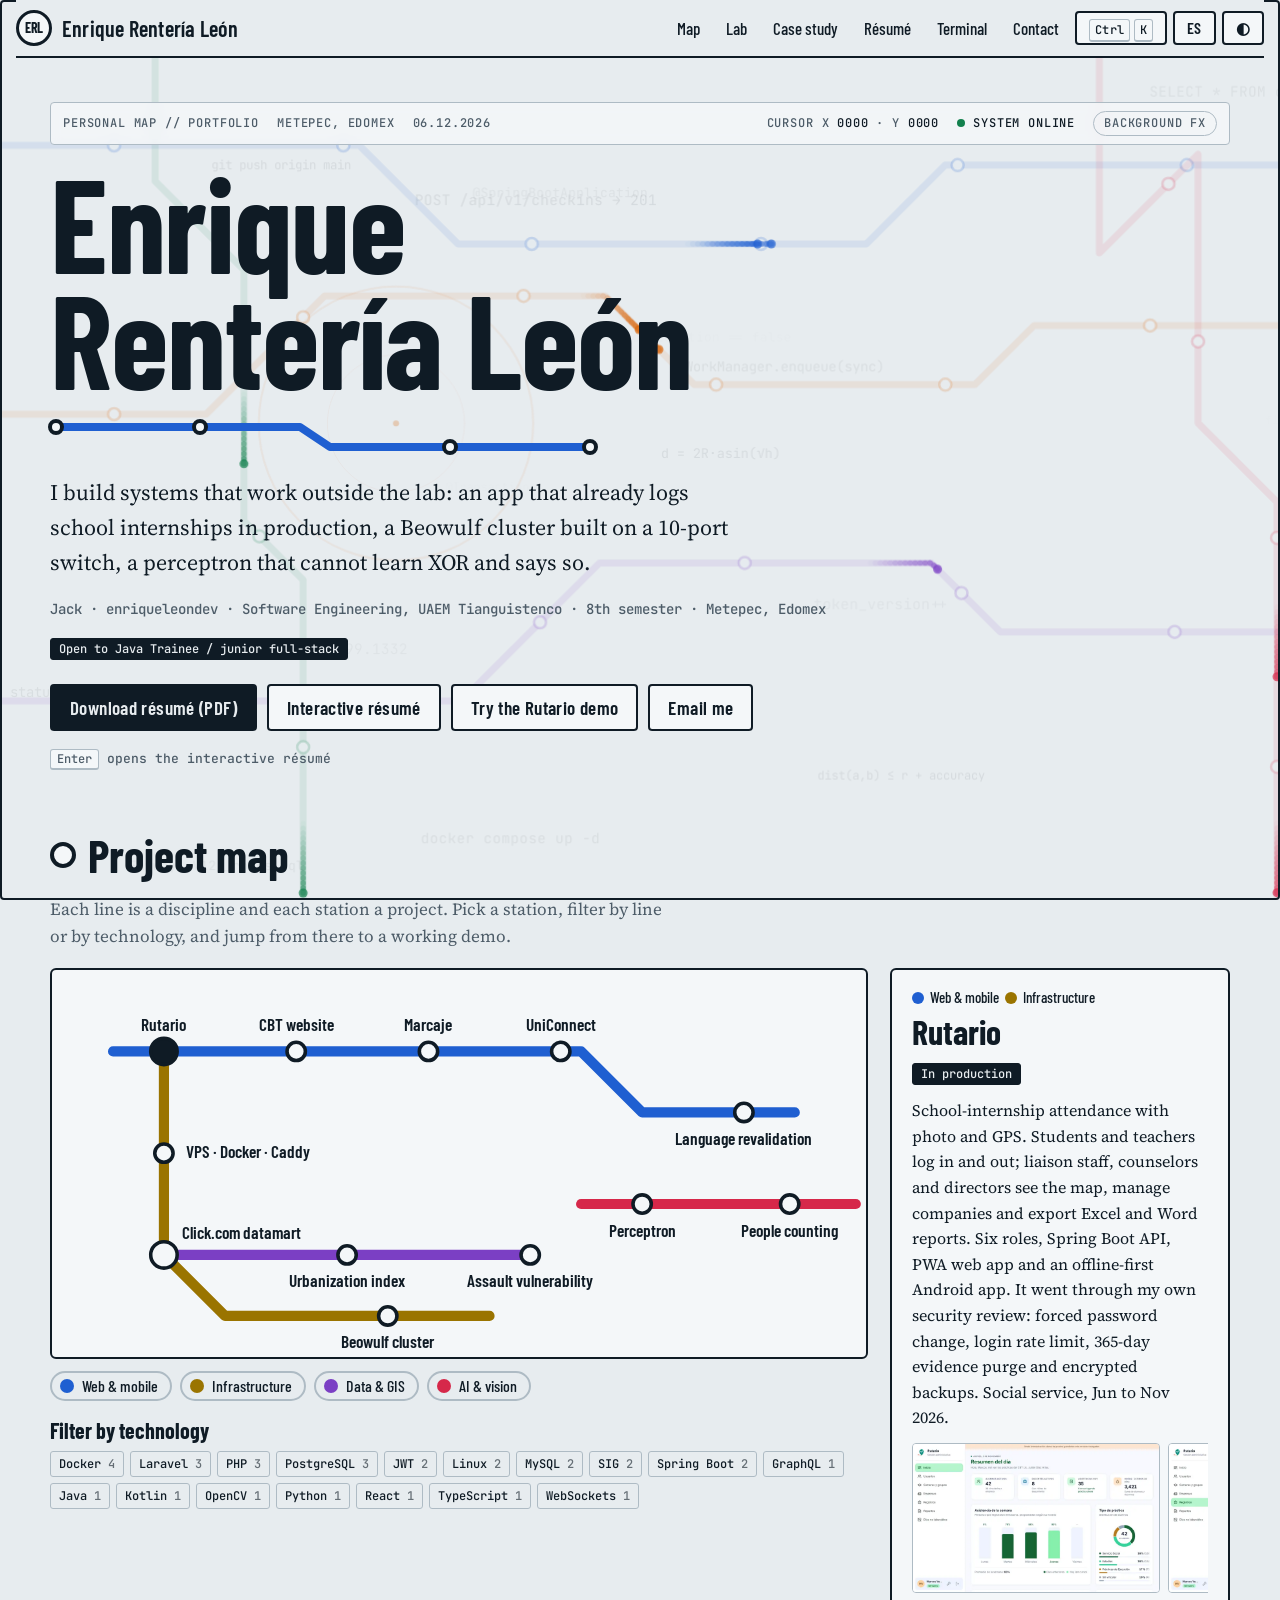
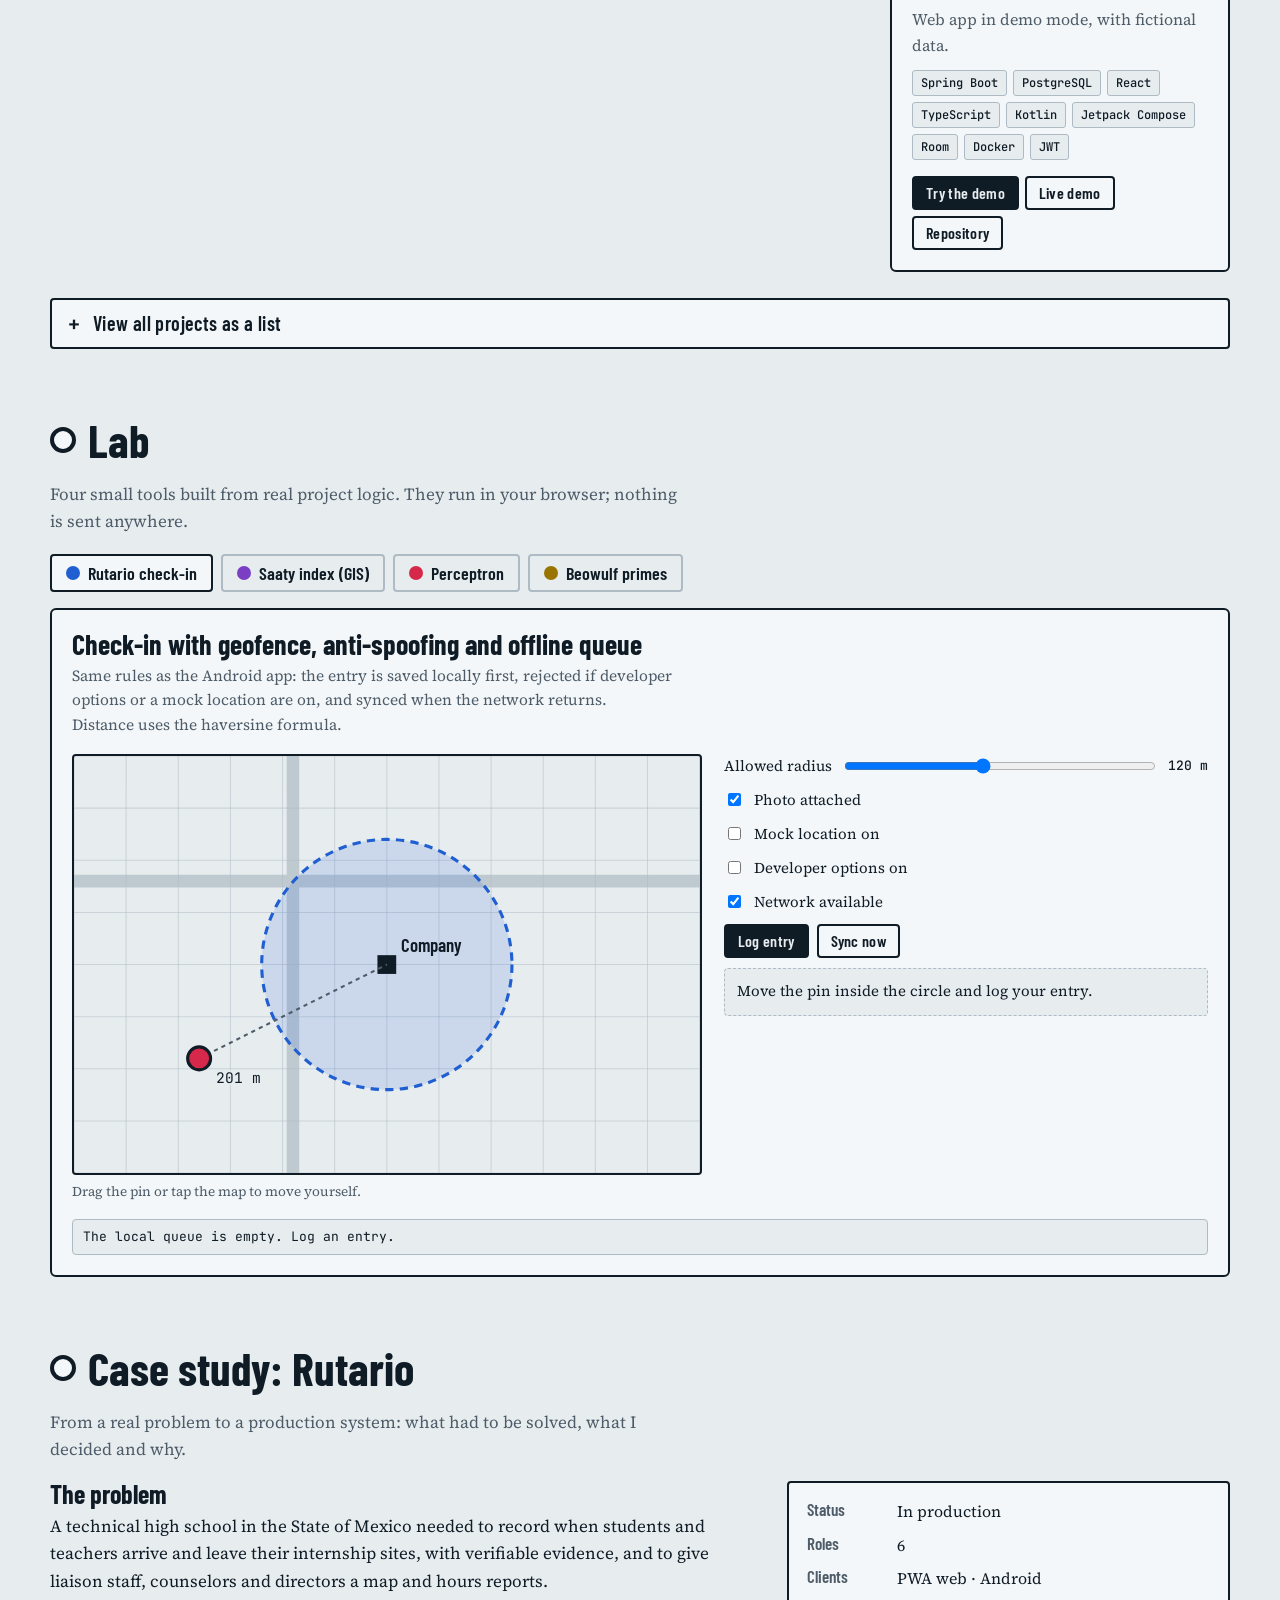
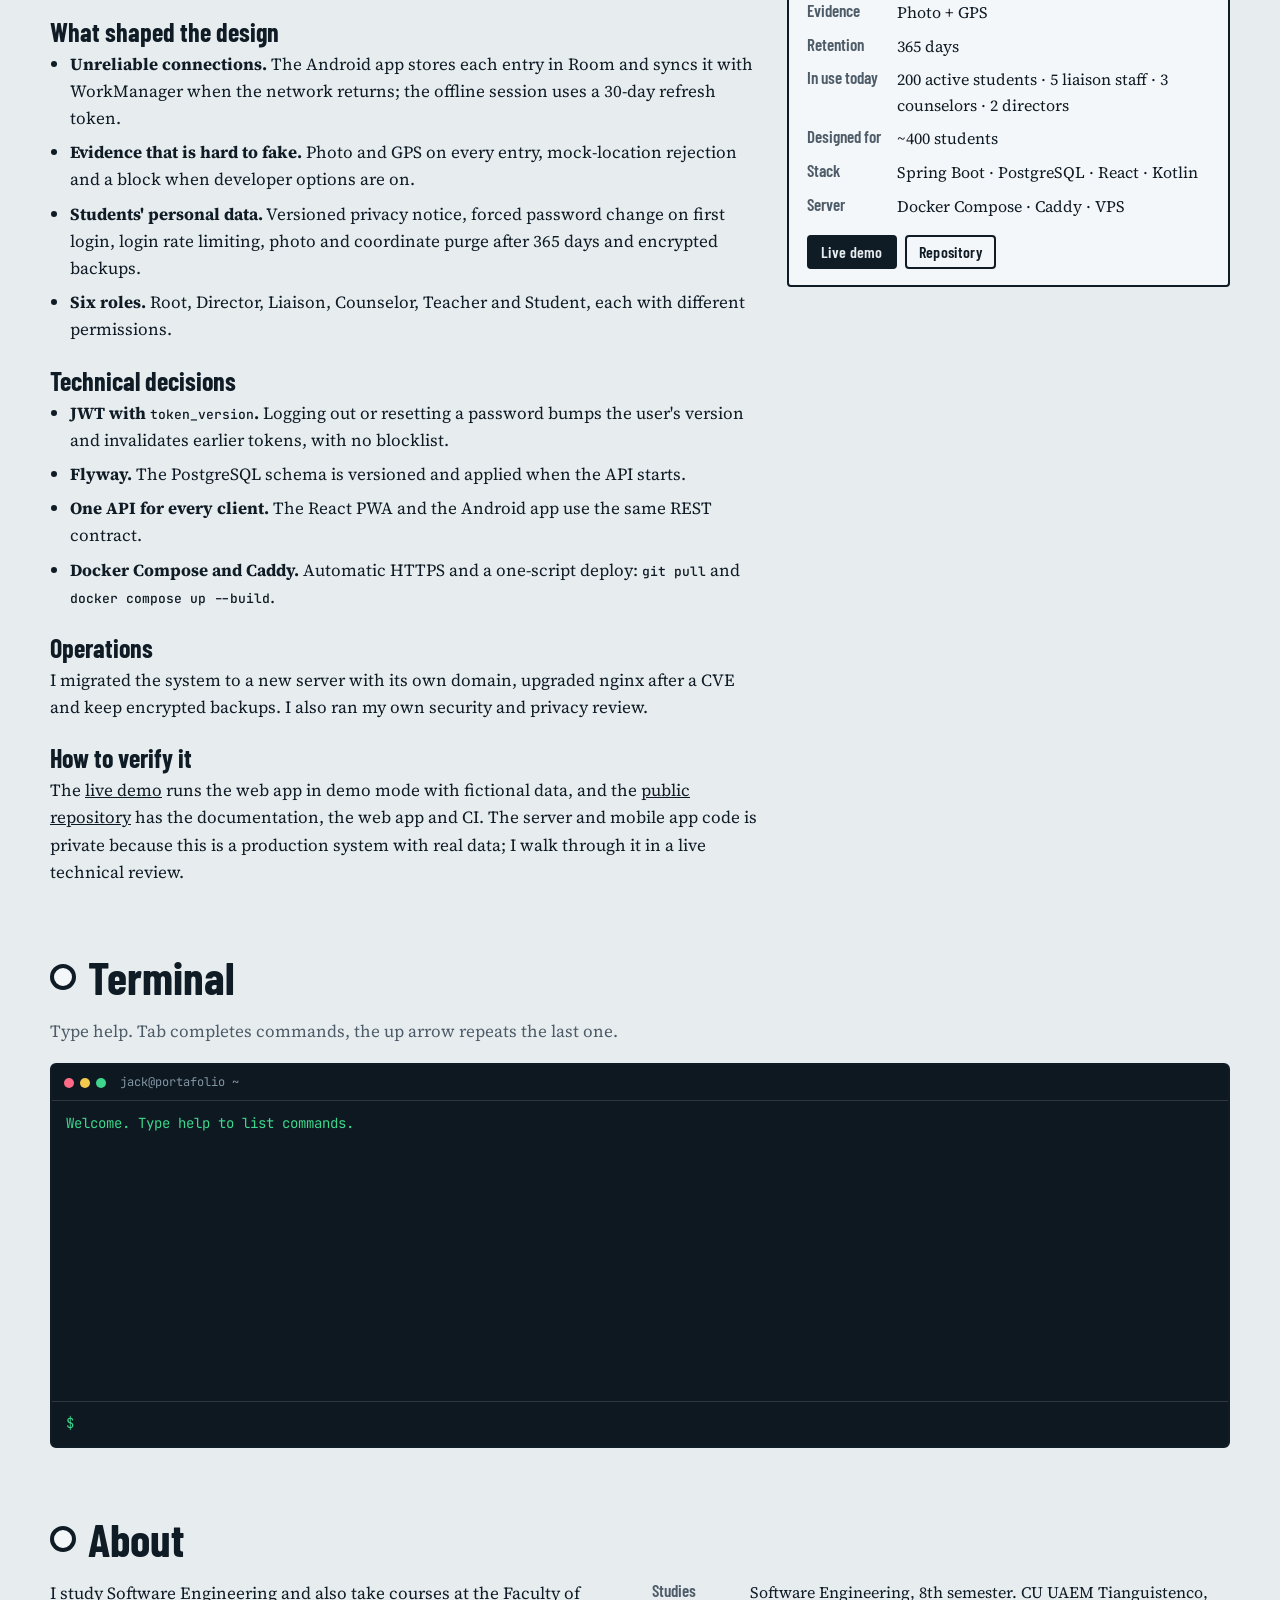
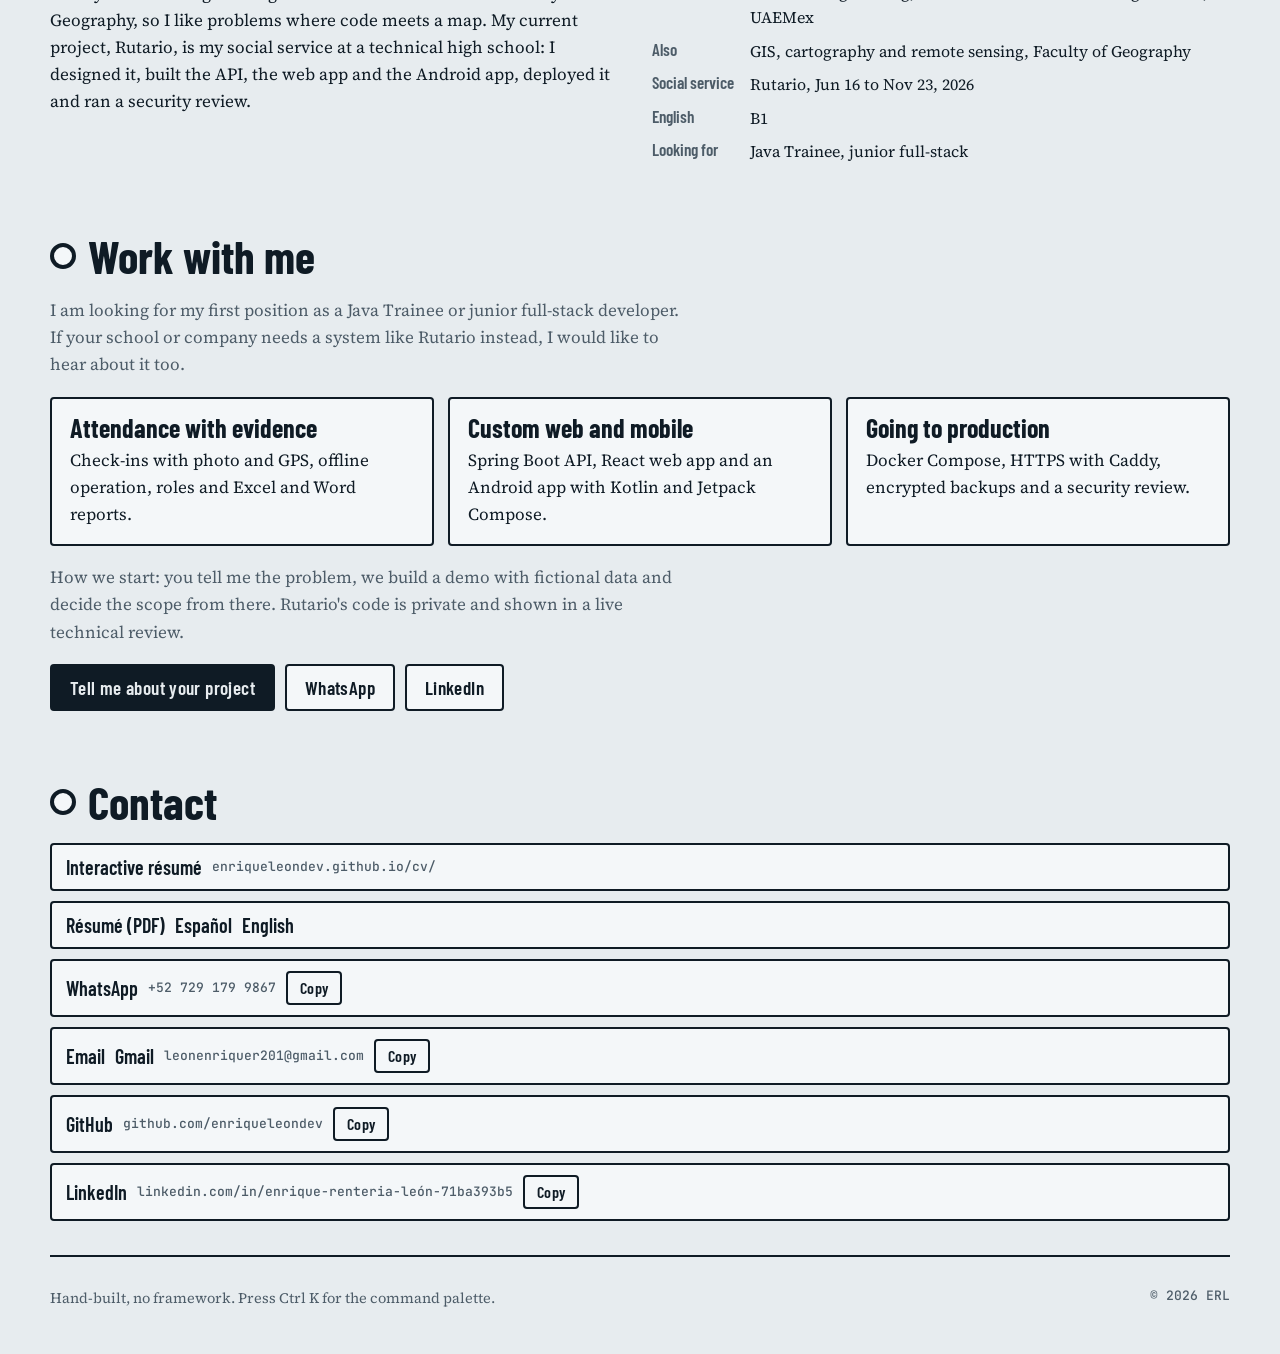
==== commit 1620e9d1: "Cuéntame tu proyecto abre Gmail Co-Authored-By: Claude Sonnet 5.5 <noreply@anthropic.com> Claude-Ses" ====
--- a/index.html
+++ b/index.html
@@ -540,7 +540,7 @@
     </div>
     <p class="sub" data-en="How we start: you tell me the problem, we build a demo with fictional data and decide the scope from there. Rutario&#x27;s code is private and shown in a live technical review.">Cómo empezamos: me cuentas el problema, armamos una demo con datos ficticios y de ahí decidimos el alcance. El código de Rutario es privado y se muestra en una revisión técnica en vivo.</p>
     <div class="cta">
-      <a class="btn primary" href="mailto:leonenriquer201@gmail.com?subject=Proyecto%20de%20software" data-en="Tell me about your project">Cuéntame tu proyecto</a>
+      <a class="btn primary" href="https://mail.google.com/mail/?view=cm&to=leonenriquer201@gmail.com&su=Proyecto%20de%20software" target="_blank" rel="noopener" data-en="Tell me about your project">Cuéntame tu proyecto</a>
           <a class="btn" href="https://wa.me/527291799867" target="_blank" rel="noopener">WhatsApp</a>
       <a class="btn" href="https://www.linkedin.com/in/enrique-renteria-le%C3%B3n-71ba393b5" target="_blank" rel="noopener">LinkedIn</a>
     </div>
